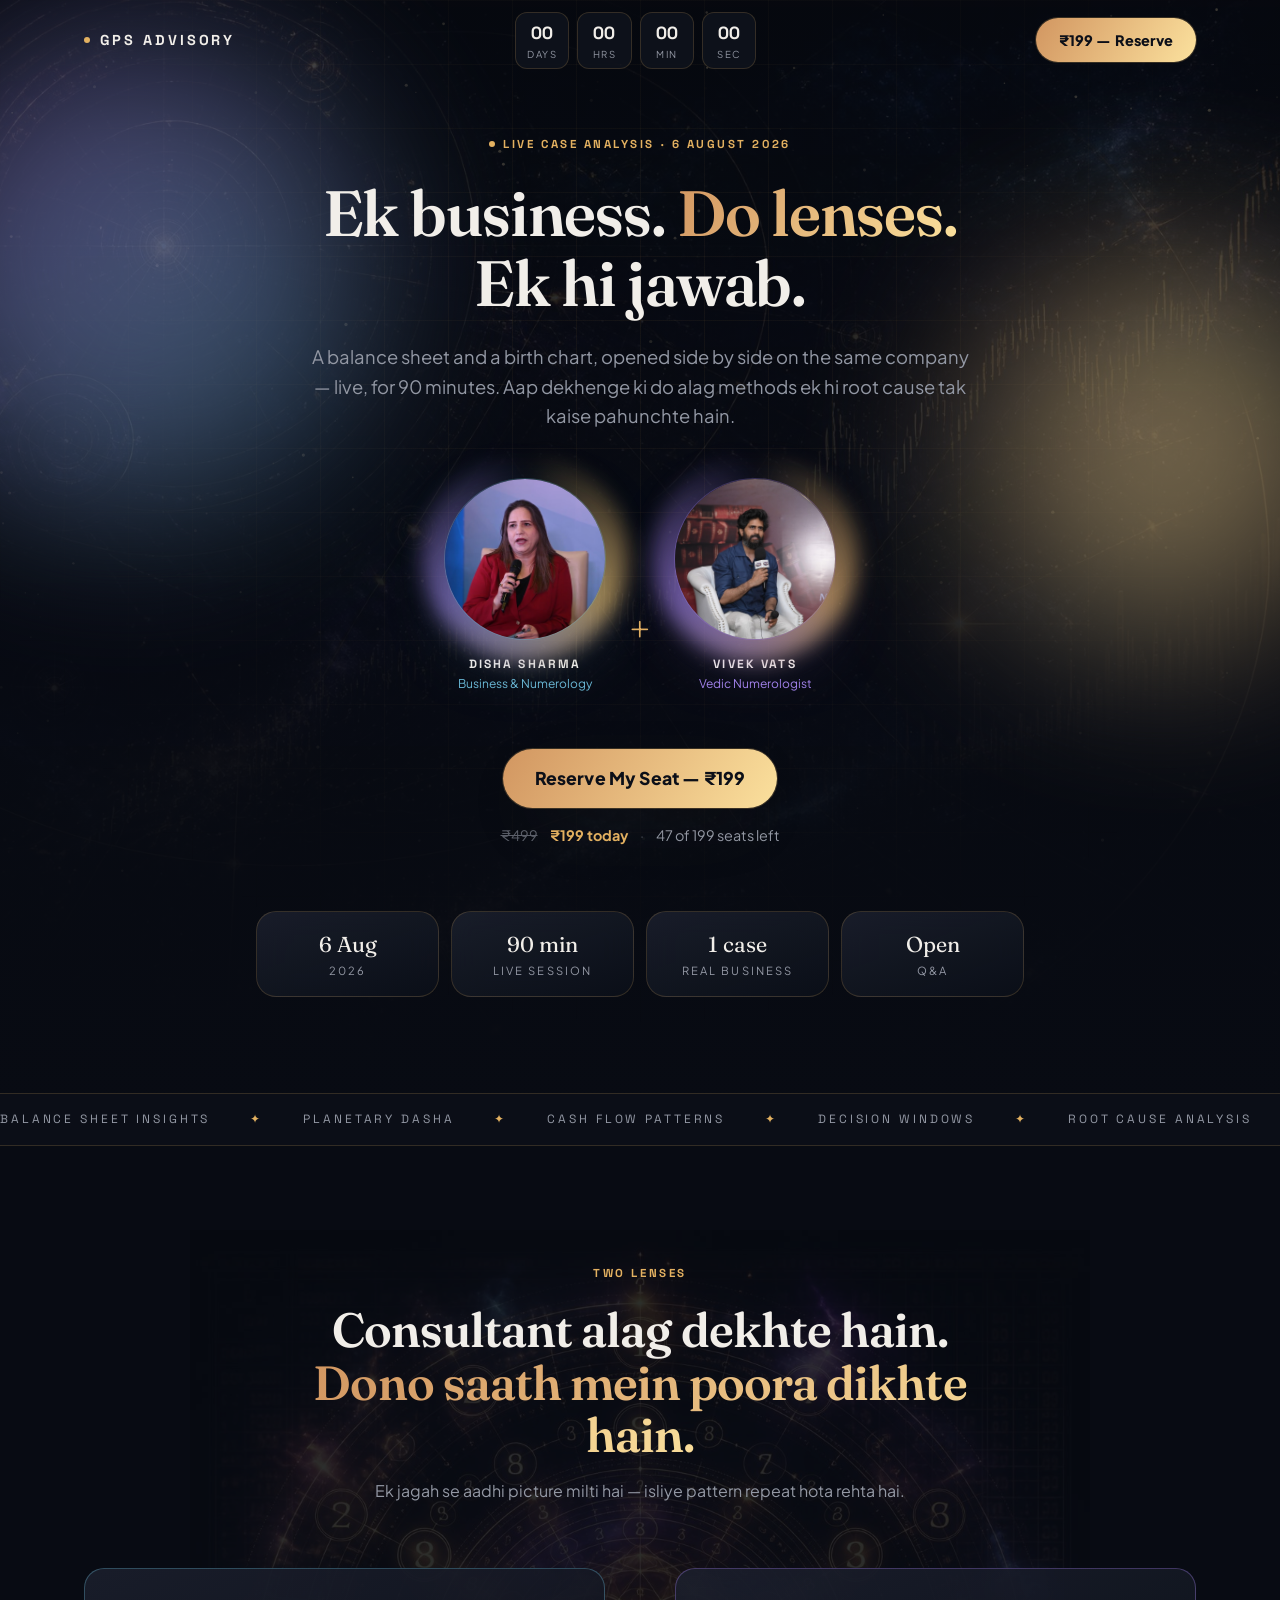
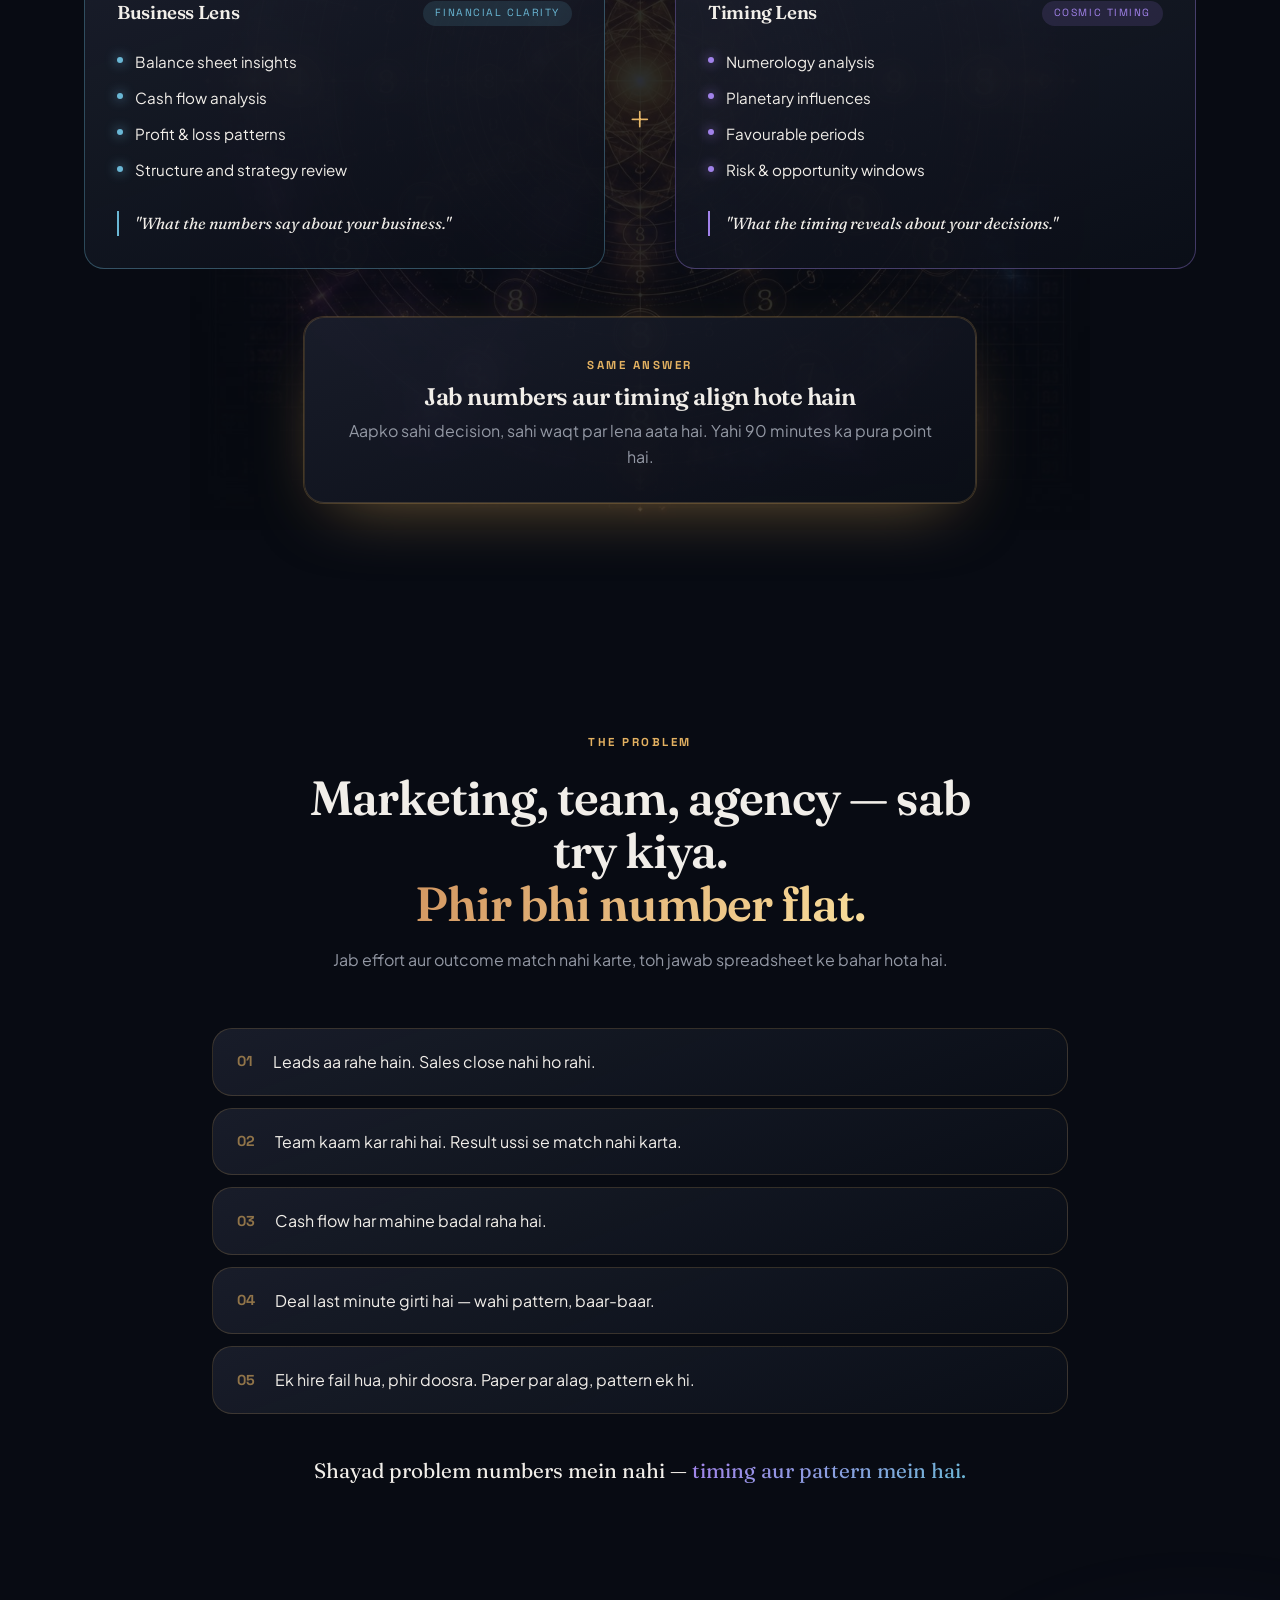
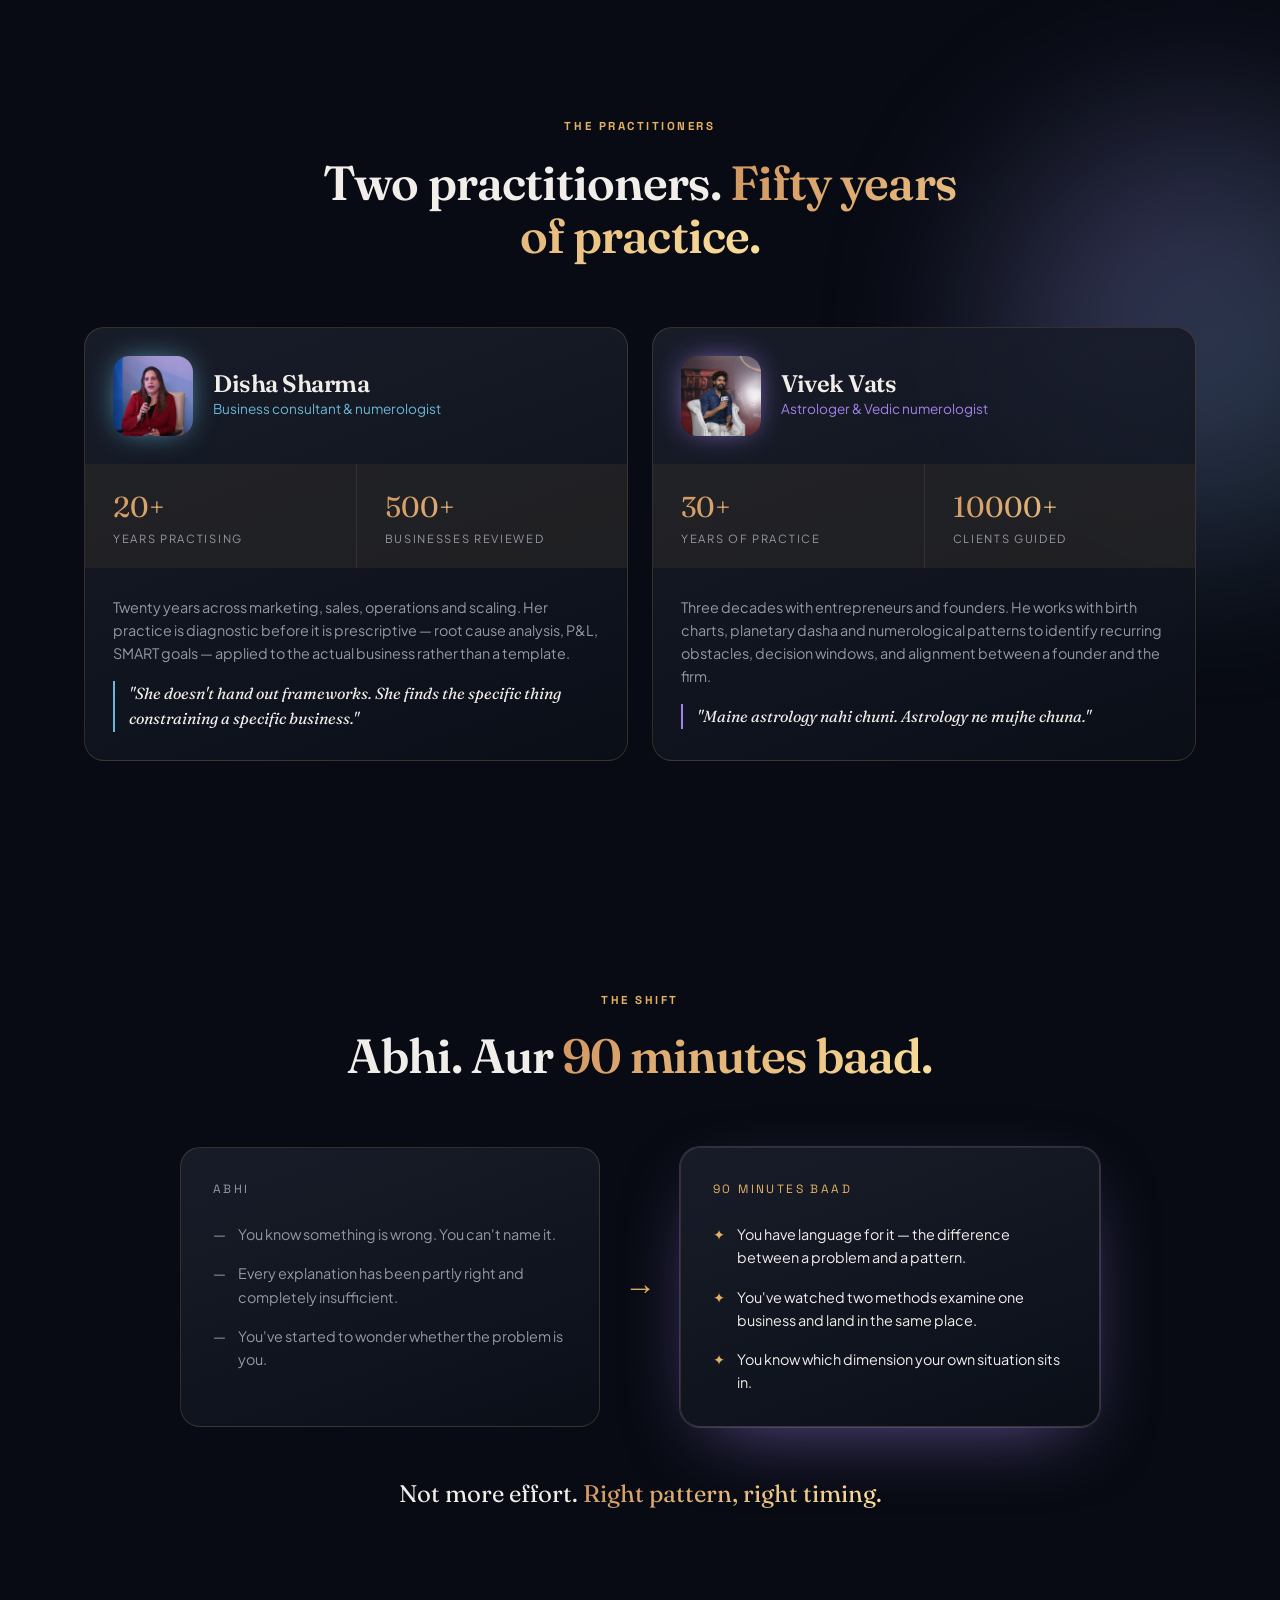
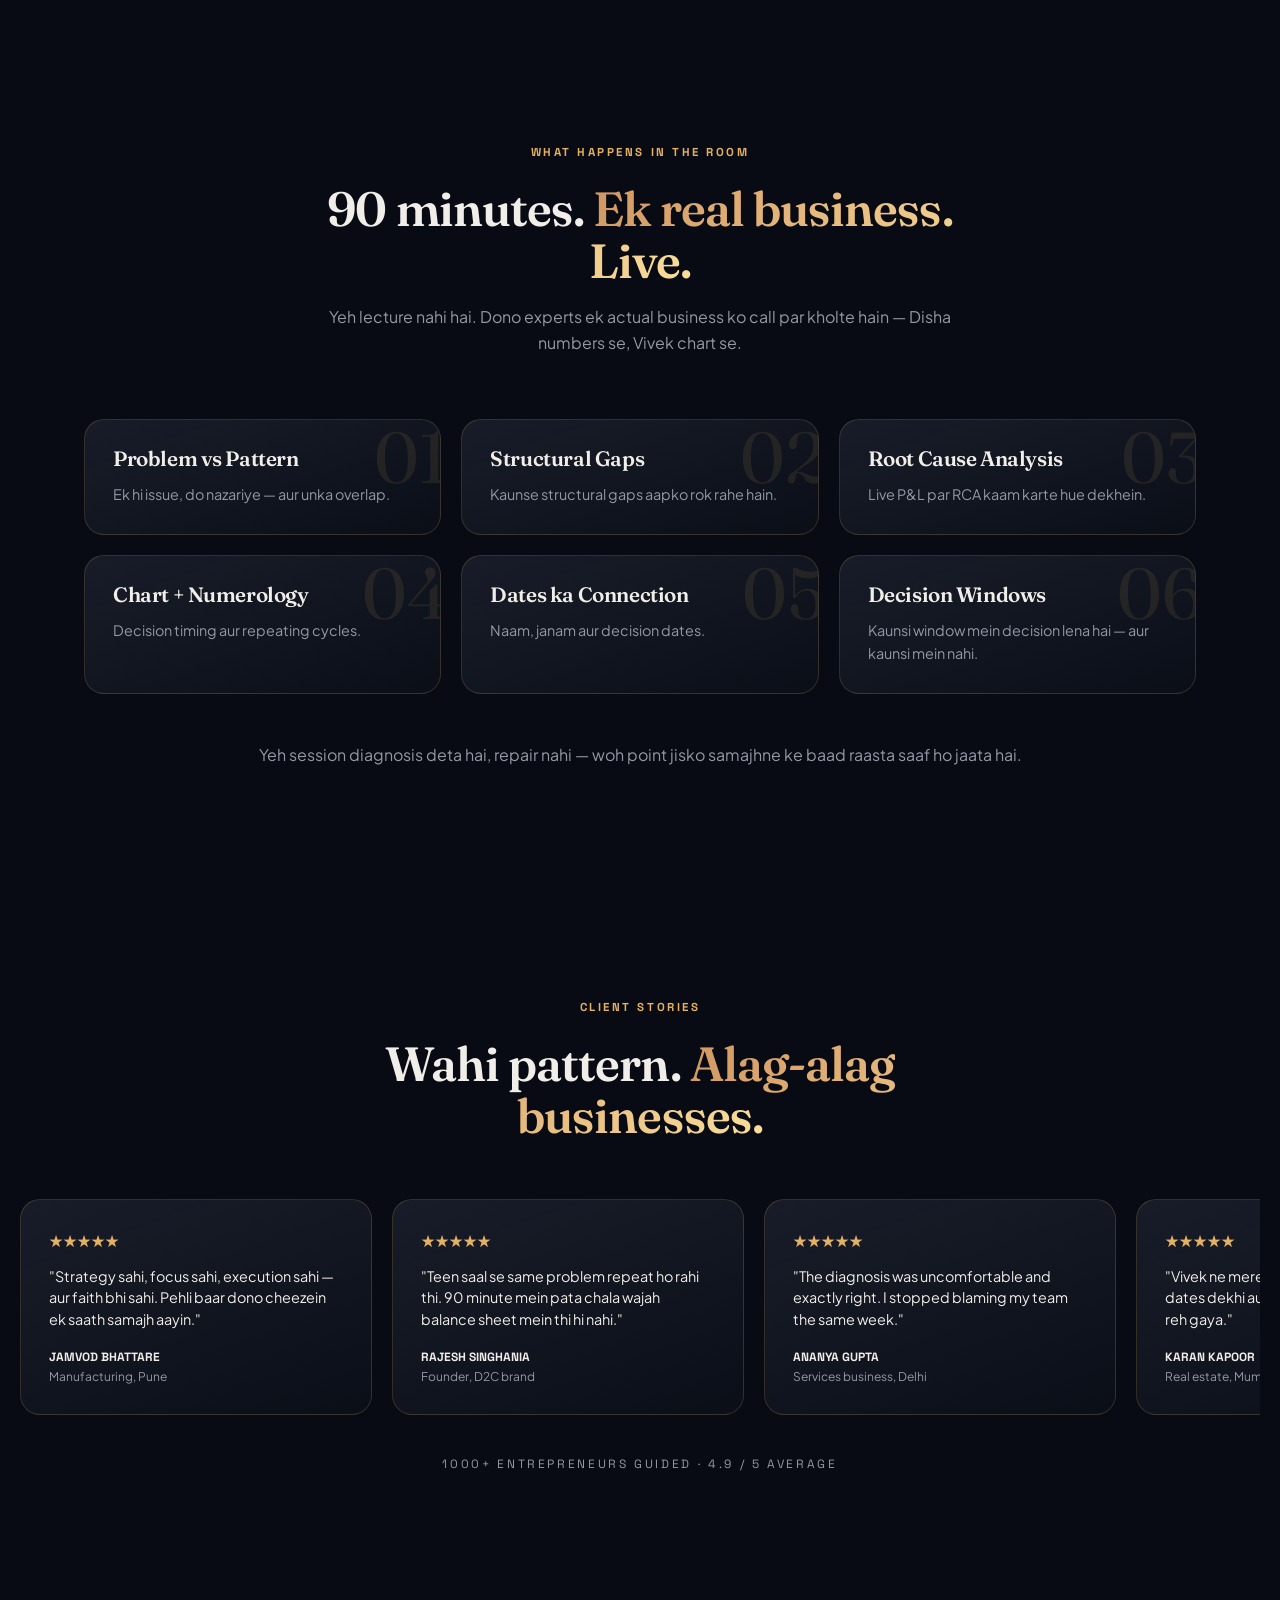
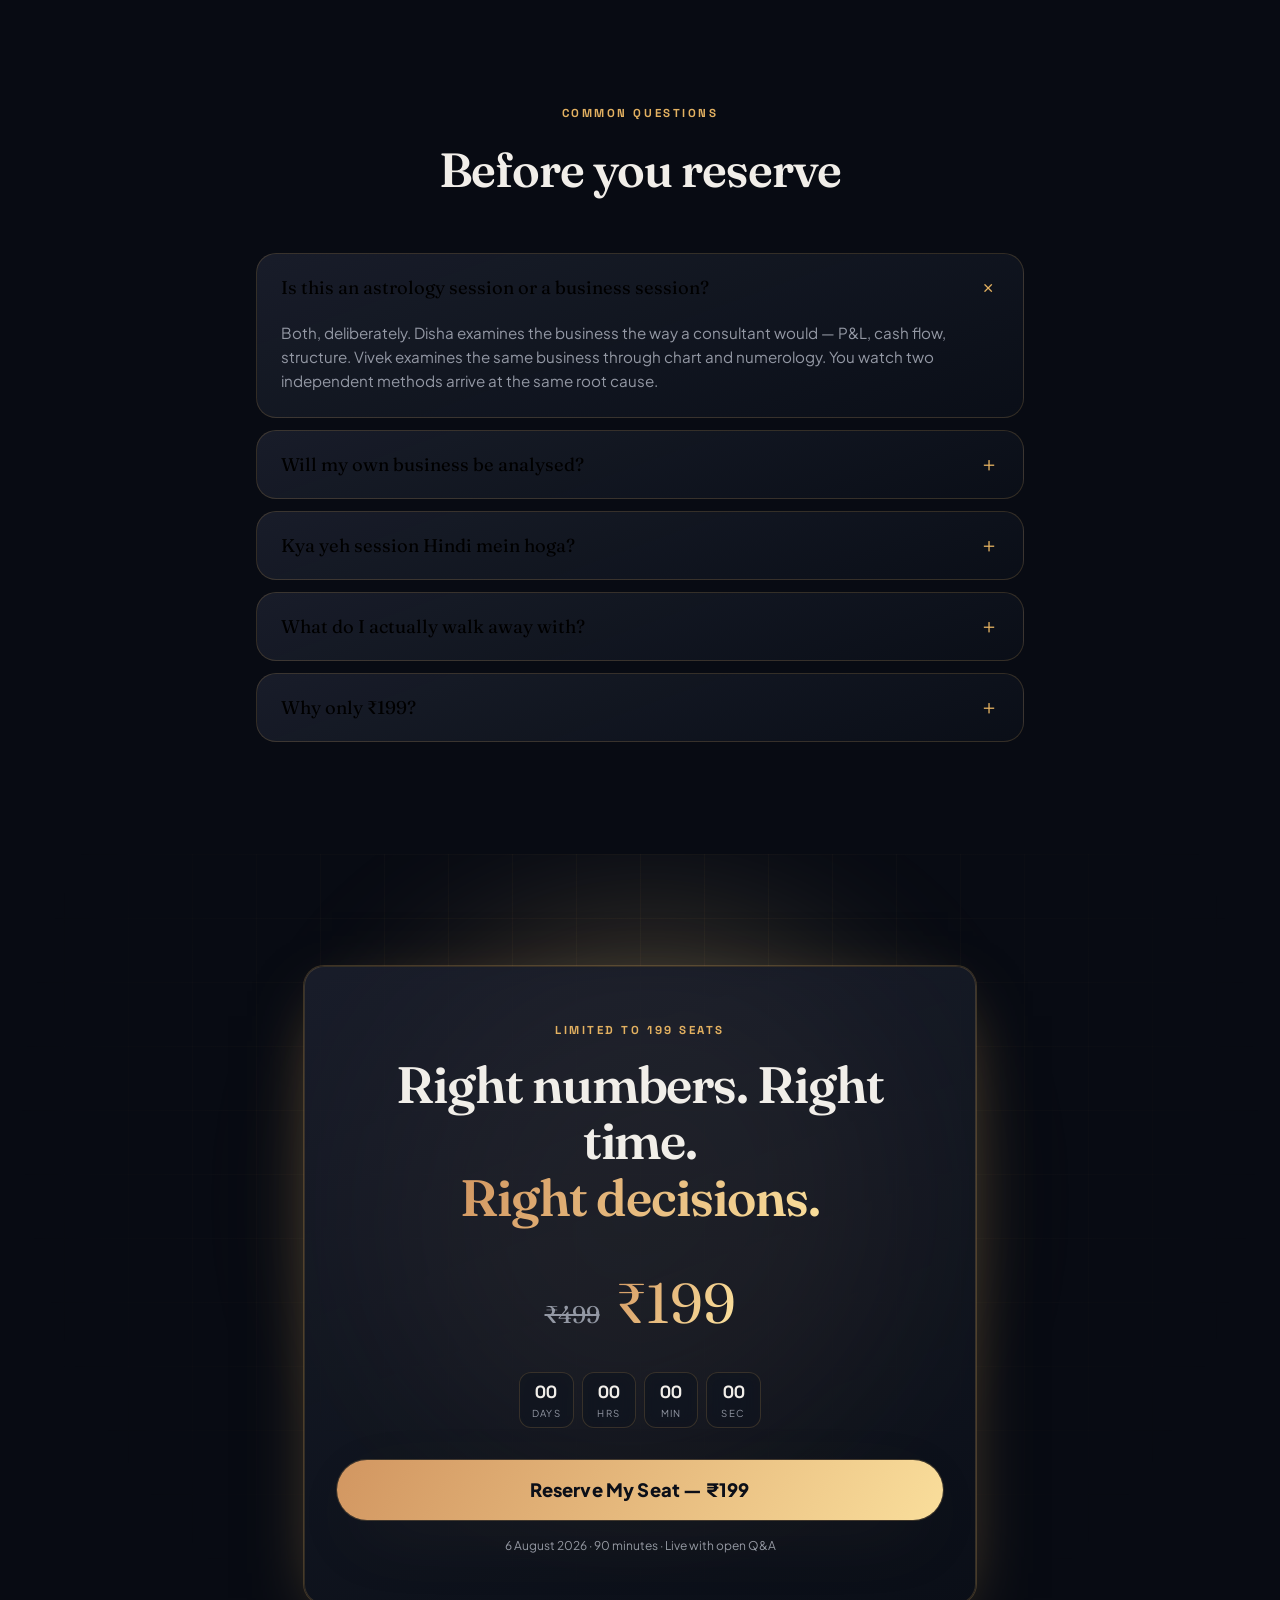
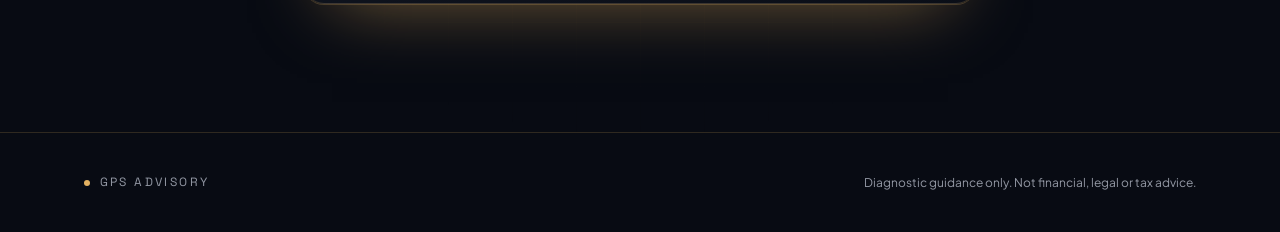
==== index.html @ ce7c22db "Initial commit: Pure HTML/CSS/JS responsive landing page" ====
<!DOCTYPE html>
<html lang="en">
<head>
  <meta charset="UTF-8">
  <meta name="viewport" content="width=device-width, initial-scale=1.0">
  <title>GPS Advisory — Live Case Analysis | Numbers & Cosmic Timing</title>
  <meta name="description" content="A live 90-minute business case: a balance sheet and a birth chart examined side by side by Disha Sharma and Vivek Vats. 6 Aug 2026, ₹199.">
  
  <!-- OpenGraph Meta Tags -->
  <meta property="og:title" content="Live Case Analysis — Numbers & Cosmic Timing">
  <meta property="og:description" content="Two practitioners. One real business. 90 minutes. Reserve your seat for ₹199.">
  <meta property="og:type" content="website">
  <meta name="twitter:card" content="summary_large_image">

  <!-- Stylesheets -->
  <link rel="stylesheet" href="css/style.css">
  <link rel="stylesheet" href="css/responsive.css">
</head>
<body>

  <!-- Starfield Canvas Container -->
  <div id="starfield"></div>

  <!-- Sticky Top Navigation Bar -->
  <header id="header">
    <div class="container header-inner">
      <a href="#top" class="brand">
        <span class="eyebrow-dot"></span>
        GPS Advisory
      </a>
      <div class="countdown-wrap">
        <div class="countdown-box">
          <div class="countdown-val cd-d">00</div>
          <div class="countdown-lbl">days</div>
        </div>
        <div class="countdown-box">
          <div class="countdown-val cd-h">00</div>
          <div class="countdown-lbl">hrs</div>
        </div>
        <div class="countdown-box">
          <div class="countdown-val cd-m">00</div>
          <div class="countdown-lbl">min</div>
        </div>
        <div class="countdown-box">
          <div class="countdown-val cd-s">00</div>
          <div class="countdown-lbl">sec</div>
        </div>
      </div>
      <a href="https://rzp.io/l/placeholder" target="_blank" rel="noopener noreferrer" class="btn-gold header-cta-btn" style="padding: 0.6rem 1.4rem; font-size: 0.9rem;">
        ₹199 — Reserve
      </a>
    </div>
  </header>

  <!-- Main Content -->
  <main style="position: relative; z-index: 10;">

    <!-- HERO SECTION -->
    <section id="top" class="hero-section">
      <img src="assets/hero-cosmos.jpg" alt="" class="hero-bg-img">
      <div class="hero-overlay"></div>
      <div class="grid-veil" style="position: absolute; inset: 0; pointer-events: none;"></div>

      <div class="orb" style="background: var(--gradient-cosmic); width: 460px; height: 460px; top: 40px; left: -8%;"></div>
      <div class="orb" style="background: var(--gradient-brass); width: 380px; height: 380px; top: 260px; right: -6%; animation-delay: -6s;"></div>

      <div class="container reveal">
        <div class="eyebrow">
          <span class="eyebrow-dot"></span>
          Live case analysis · 6 August 2026
        </div>

        <h1 class="hero-h1">
          Ek business. <span class="text-brass-gradient">Do lenses.</span><br>
          Ek hi jawab.
        </h1>

        <p class="hero-sub">
          A balance sheet and a birth chart, opened side by side on the same company — live, for 90 minutes. Aap dekhenge ki do alag methods ek hi root cause tak kaise pahunchte hain.
        </p>

        <!-- Speakers Avatar Display -->
        <div class="speakers-row">
          <div class="speaker-card">
            <div class="speaker-img-wrap ring-halo">
              <img src="assets/disha.png" alt="Disha Sharma" class="speaker-img" style="box-shadow: var(--glow-steel);">
            </div>
            <div class="speaker-name">Disha Sharma</div>
            <div class="speaker-role" style="color: var(--steel);">Business &amp; Numerology</div>
          </div>

          <div style="font-family: var(--font-display); font-size: 2.5rem; color: var(--brass); padding-bottom: 2rem;">+</div>

          <div class="speaker-card">
            <div class="speaker-img-wrap ring-halo">
              <img src="assets/vivek.png" alt="Vivek Vats" class="speaker-img" style="box-shadow: var(--glow-violet);">
            </div>
            <div class="speaker-name">Vivek Vats</div>
            <div class="speaker-role" style="color: var(--violet);">Vedic Numerologist</div>
          </div>
        </div>

        <!-- CTA & Seats Counter -->
        <div class="hero-cta-wrap">
          <a href="https://rzp.io/l/placeholder" target="_blank" rel="noopener noreferrer" class="btn-gold" style="font-size: 1.1rem;">
            Reserve My Seat — ₹199
          </a>
          <div style="display: flex; align-items: center; gap: 0.75rem; font-size: 0.9rem; color: var(--muted-foreground);">
            <span style="text-decoration: line-through; opacity: 0.6;">₹499</span>
            <span style="font-weight: 700; color: var(--brass);">₹199 today</span>
            <span style="opacity: 0.4;">·</span>
            <span><span class="count-up" data-target="47">47</span> of 199 seats left</span>
          </div>
        </div>

        <!-- Key Meta Grid -->
        <div class="hero-meta-grid">
          <div class="panel meta-item">
            <div class="meta-big">6 Aug</div>
            <div class="meta-small">2026</div>
          </div>
          <div class="panel meta-item">
            <div class="meta-big">90 min</div>
            <div class="meta-small">Live session</div>
          </div>
          <div class="panel meta-item">
            <div class="meta-big">1 case</div>
            <div class="meta-small">Real business</div>
          </div>
          <div class="panel meta-item">
            <div class="meta-big">Open</div>
            <div class="meta-small">Q&amp;A</div>
          </div>
        </div>
      </div>
    </section>

    <!-- MARQUEE TICKER -->
    <div class="marquee-wrapper">
      <div class="marquee-track">
        <div class="marquee-item">Balance Sheet Insights <span style="color: var(--brass);">✦</span></div>
        <div class="marquee-item">Planetary Dasha <span style="color: var(--brass);">✦</span></div>
        <div class="marquee-item">Cash Flow Patterns <span style="color: var(--brass);">✦</span></div>
        <div class="marquee-item">Decision Windows <span style="color: var(--brass);">✦</span></div>
        <div class="marquee-item">Root Cause Analysis <span style="color: var(--brass);">✦</span></div>
        <div class="marquee-item">Numerology Cycles <span style="color: var(--brass);">✦</span></div>
        <div class="marquee-item">P&amp;L Structure <span style="color: var(--brass);">✦</span></div>
        <div class="marquee-item">Timing Risk <span style="color: var(--brass);">✦</span></div>

        <!-- Duplicate track for infinite loop -->
        <div class="marquee-item">Balance Sheet Insights <span style="color: var(--brass);">✦</span></div>
        <div class="marquee-item">Planetary Dasha <span style="color: var(--brass);">✦</span></div>
        <div class="marquee-item">Cash Flow Patterns <span style="color: var(--brass);">✦</span></div>
        <div class="marquee-item">Decision Windows <span style="color: var(--brass);">✦</span></div>
        <div class="marquee-item">Root Cause Analysis <span style="color: var(--brass);">✦</span></div>
        <div class="marquee-item">Numerology Cycles <span style="color: var(--brass);">✦</span></div>
        <div class="marquee-item">P&amp;L Structure <span style="color: var(--brass);">✦</span></div>
        <div class="marquee-item">Timing Risk <span style="color: var(--brass);">✦</span></div>
      </div>
    </div>

    <!-- TWO LENSES SECTION -->
    <section class="section">
      <img src="assets/lens-glow.jpg" alt="" style="position: absolute; left: 50%; top: 50%; width: 900px; transform: translate(-50%, -50%); opacity: 0.15; pointer-events: none; mix-blend-mode: screen;">
      <div class="container">
        <div class="section-head reveal">
          <div class="eyebrow">Two lenses</div>
          <h2 class="section-title">
            Consultant alag dekhte hain.<br>
            <span class="text-brass-gradient">Dono saath mein poora dikhte hain.</span>
          </h2>
          <p class="section-sub">Ek jagah se aadhi picture milti hai — isliye pattern repeat hota rehta hai.</p>
        </div>

        <div class="lenses-grid">
          <div class="panel lens-card reveal" style="border-color: color-mix(in oklab, var(--steel) 35%, transparent);">
            <div class="lens-card-head">
              <h3>Business Lens</h3>
              <span class="lens-tag" style="color: var(--steel); background: color-mix(in oklab, var(--steel) 14%, transparent);">Financial clarity</span>
            </div>
            <ul class="lens-list">
              <li><span class="lens-dot" style="background: var(--steel); box-shadow: 0 0 12px var(--steel);"></span> Balance sheet insights</li>
              <li><span class="lens-dot" style="background: var(--steel); box-shadow: 0 0 12px var(--steel);"></span> Cash flow analysis</li>
              <li><span class="lens-dot" style="background: var(--steel); box-shadow: 0 0 12px var(--steel);"></span> Profit &amp; loss patterns</li>
              <li><span class="lens-dot" style="background: var(--steel); box-shadow: 0 0 12px var(--steel);"></span> Structure and strategy review</li>
            </ul>
            <p class="lens-quote" style="border-color: var(--steel);">"What the numbers say about your business."</p>
          </div>

          <div style="display: flex; align-items: center; justify-content: center;">
            <span style="font-family: var(--font-display); font-size: 2.5rem; color: var(--brass); animation: float-y 4s ease-in-out infinite;">+</span>
          </div>

          <div class="panel lens-card reveal" style="border-color: color-mix(in oklab, var(--violet) 35%, transparent);">
            <div class="lens-card-head">
              <h3>Timing Lens</h3>
              <span class="lens-tag" style="color: var(--violet); background: color-mix(in oklab, var(--violet) 14%, transparent);">Cosmic timing</span>
            </div>
            <ul class="lens-list">
              <li><span class="lens-dot" style="background: var(--violet); box-shadow: 0 0 12px var(--violet);"></span> Numerology analysis</li>
              <li><span class="lens-dot" style="background: var(--violet); box-shadow: 0 0 12px var(--violet);"></span> Planetary influences</li>
              <li><span class="lens-dot" style="background: var(--violet); box-shadow: 0 0 12px var(--violet);"></span> Favourable periods</li>
              <li><span class="lens-dot" style="background: var(--violet); box-shadow: 0 0 12px var(--violet);"></span> Risk &amp; opportunity windows</li>
            </ul>
            <p class="lens-quote" style="border-color: var(--violet);">"What the timing reveals about your decisions."</p>
          </div>
        </div>

        <div class="panel glow-brass reveal" style="max-width: 42rem; margin: 3rem auto 0; padding: 2rem; text-align: center;">
          <div class="eyebrow">Same answer</div>
          <h3 style="font-size: 1.5rem; margin-top: 0.5rem;">Jab numbers aur timing align hote hain</h3>
          <p style="margin-top: 0.5rem; color: var(--muted-foreground);">Aapko sahi decision, sahi waqt par lena aata hai. Yahi 90 minutes ka pura point hai.</p>
        </div>
      </div>
    </section>

    <!-- SYMPTOMS / PROBLEM SECTION -->
    <section class="section">
      <div class="container" style="max-width: 56rem;">
        <div class="section-head reveal">
          <div class="eyebrow">The problem</div>
          <h2 class="section-title">
            Marketing, team, agency — sab try kiya.<br>
            <span class="text-brass-gradient">Phir bhi number flat.</span>
          </h2>
          <p class="section-sub">Jab effort aur outcome match nahi karte, toh jawab spreadsheet ke bahar hota hai.</p>
        </div>

        <ul class="symptoms-list">
          <li class="panel panel-lift symptom-item reveal">
            <span class="symptom-num">01</span>
            <span>Leads aa rahe hain. Sales close nahi ho rahi.</span>
          </li>
          <li class="panel panel-lift symptom-item reveal">
            <span class="symptom-num">02</span>
            <span>Team kaam kar rahi hai. Result ussi se match nahi karta.</span>
          </li>
          <li class="panel panel-lift symptom-item reveal">
            <span class="symptom-num">03</span>
            <span>Cash flow har mahine badal raha hai.</span>
          </li>
          <li class="panel panel-lift symptom-item reveal">
            <span class="symptom-num">04</span>
            <span>Deal last minute girti hai — wahi pattern, baar-baar.</span>
          </li>
          <li class="panel panel-lift symptom-item reveal">
            <span class="symptom-num">05</span>
            <span>Ek hire fail hua, phir doosra. Paper par alag, pattern ek hi.</span>
          </li>
        </ul>

        <div class="reveal" style="text-align: center; margin-top: 2.5rem; font-family: var(--font-display); font-size: 1.3rem;">
          Shayad problem numbers mein nahi — <span class="text-cosmic-gradient">timing aur pattern mein hai.</span>
        </div>
      </div>
    </section>

    <!-- EXPERTS SECTION -->
    <section class="section">
      <div class="orb" style="background: var(--gradient-cosmic); width: 420px; height: 420px; top: 120px; right: -10%; opacity: 0.28;"></div>
      <div class="container">
        <div class="section-head reveal">
          <div class="eyebrow">The practitioners</div>
          <h2 class="section-title">
            Two practitioners. <span class="text-brass-gradient">Fifty years of practice.</span>
          </h2>
        </div>

        <div class="experts-grid">
          <!-- Disha Sharma -->
          <article class="panel panel-lift expert-card reveal">
            <div class="expert-head">
              <img src="assets/disha.png" alt="Disha Sharma" class="expert-avatar" style="box-shadow: 0 0 30px -8px var(--steel);">
              <div>
                <h3 style="font-size: 1.5rem;">Disha Sharma</h3>
                <p style="font-size: 0.85rem; color: var(--steel);">Business consultant &amp; numerologist</p>
              </div>
            </div>
            <div class="expert-stats">
              <div class="expert-stat-box">
                <div class="stat-val text-brass-gradient"><span class="count-up" data-target="20" data-suffix="+">20+</span></div>
                <div class="stat-lbl">Years practising</div>
              </div>
              <div class="expert-stat-box">
                <div class="stat-val text-brass-gradient"><span class="count-up" data-target="500" data-suffix="+">500+</span></div>
                <div class="stat-lbl">Businesses reviewed</div>
              </div>
            </div>
            <div class="expert-body">
              <p style="font-size: 0.9rem; color: var(--muted-foreground);">Twenty years across marketing, sales, operations and scaling. Her practice is diagnostic before it is prescriptive — root cause analysis, P&amp;L, SMART goals — applied to the actual business rather than a template.</p>
              <p style="margin-top: 1rem; border-left: 2px solid var(--steel); padding-left: 0.85rem; font-family: var(--font-display); font-style: italic;">
                "She doesn't hand out frameworks. She finds the specific thing constraining a specific business."
              </p>
            </div>
          </article>

          <!-- Vivek Vats -->
          <article class="panel panel-lift expert-card reveal">
            <div class="expert-head">
              <img src="assets/vivek.png" alt="Vivek Vats" class="expert-avatar" style="box-shadow: 0 0 30px -8px var(--violet);">
              <div>
                <h3 style="font-size: 1.5rem;">Vivek Vats</h3>
                <p style="font-size: 0.85rem; color: var(--violet);">Astrologer &amp; Vedic numerologist</p>
              </div>
            </div>
            <div class="expert-stats">
              <div class="expert-stat-box">
                <div class="stat-val text-brass-gradient"><span class="count-up" data-target="30" data-suffix="+">30+</span></div>
                <div class="stat-lbl">Years of practice</div>
              </div>
              <div class="expert-stat-box">
                <div class="stat-val text-brass-gradient"><span class="count-up" data-target="10000" data-suffix="+">10000+</span></div>
                <div class="stat-lbl">Clients guided</div>
              </div>
            </div>
            <div class="expert-body">
              <p style="font-size: 0.9rem; color: var(--muted-foreground);">Three decades with entrepreneurs and founders. He works with birth charts, planetary dasha and numerological patterns to identify recurring obstacles, decision windows, and alignment between a founder and the firm.</p>
              <p style="margin-top: 1rem; border-left: 2px solid var(--violet); padding-left: 0.85rem; font-family: var(--font-display); font-style: italic;">
                "Maine astrology nahi chuni. Astrology ne mujhe chuna."
              </p>
            </div>
          </article>
        </div>
      </div>
    </section>

    <!-- SHIFT SECTION -->
    <section class="section">
      <div class="container" style="max-width: 60rem;">
        <div class="section-head reveal">
          <div class="eyebrow">The shift</div>
          <h2 class="section-title">
            Abhi. Aur <span class="text-brass-gradient">90 minutes baad.</span>
          </h2>
        </div>

        <div class="shift-grid">
          <div class="panel reveal" style="padding: 2rem; opacity: 0.85;">
            <div style="font-family: var(--font-mono); font-size: 0.75rem; text-transform: uppercase; letter-spacing: 0.2em; color: var(--muted-foreground);">Abhi</div>
            <ul style="margin-top: 1.5rem; list-style: none; display: flex; flex-direction: column; gap: 1rem; font-size: 0.9rem; color: var(--muted-foreground);">
              <li style="display: flex; gap: 0.75rem;"><span>—</span> You know something is wrong. You can't name it.</li>
              <li style="display: flex; gap: 0.75rem;"><span>—</span> Every explanation has been partly right and completely insufficient.</li>
              <li style="display: flex; gap: 0.75rem;"><span>—</span> You've started to wonder whether the problem is you.</li>
            </ul>
          </div>

          <div class="shift-arrow" style="display: flex; align-items: center; justify-content: center;">
            <span style="font-family: var(--font-display); font-size: 2rem; color: var(--brass); animation: float-y 3.4s ease-in-out infinite;">→</span>
          </div>

          <div class="panel glow-violet reveal" style="padding: 2rem;">
            <div style="font-family: var(--font-mono); font-size: 0.75rem; text-transform: uppercase; letter-spacing: 0.2em; color: var(--brass);">90 minutes baad</div>
            <ul style="margin-top: 1.5rem; list-style: none; display: flex; flex-direction: column; gap: 1rem; font-size: 0.9rem;">
              <li style="display: flex; gap: 0.75rem;"><span style="color: var(--brass);">✦</span> You have language for it — the difference between a problem and a pattern.</li>
              <li style="display: flex; gap: 0.75rem;"><span style="color: var(--brass);">✦</span> You've watched two methods examine one business and land in the same place.</li>
              <li style="display: flex; gap: 0.75rem;"><span style="color: var(--brass);">✦</span> You know which dimension your own situation sits in.</li>
            </ul>
          </div>
        </div>

        <div class="reveal" style="text-align: center; margin-top: 3rem; font-family: var(--font-display); font-size: 1.5rem;">
          Not more effort. <span class="text-brass-gradient">Right pattern, right timing.</span>
        </div>
      </div>
    </section>

    <!-- CURRICULUM SECTION -->
    <section class="section">
      <div class="container">
        <div class="section-head reveal">
          <div class="eyebrow">What happens in the room</div>
          <h2 class="section-title">
            90 minutes. <span class="text-brass-gradient">Ek real business. Live.</span>
          </h2>
          <p class="section-sub">Yeh lecture nahi hai. Dono experts ek actual business ko call par kholte hain — Disha numbers se, Vivek chart se.</p>
        </div>

        <div class="curriculum-grid">
          <article class="panel panel-lift curriculum-card reveal">
            <span class="curriculum-num">01</span>
            <h3 style="font-size: 1.3rem;">Problem vs Pattern</h3>
            <p style="margin-top: 0.75rem; font-size: 0.9rem; color: var(--muted-foreground);">Ek hi issue, do nazariye — aur unka overlap.</p>
          </article>

          <article class="panel panel-lift curriculum-card reveal">
            <span class="curriculum-num">02</span>
            <h3 style="font-size: 1.3rem;">Structural Gaps</h3>
            <p style="margin-top: 0.75rem; font-size: 0.9rem; color: var(--muted-foreground);">Kaunse structural gaps aapko rok rahe hain.</p>
          </article>

          <article class="panel panel-lift curriculum-card reveal">
            <span class="curriculum-num">03</span>
            <h3 style="font-size: 1.3rem;">Root Cause Analysis</h3>
            <p style="margin-top: 0.75rem; font-size: 0.9rem; color: var(--muted-foreground);">Live P&amp;L par RCA kaam karte hue dekhein.</p>
          </article>

          <article class="panel panel-lift curriculum-card reveal">
            <span class="curriculum-num">04</span>
            <h3 style="font-size: 1.3rem;">Chart + Numerology</h3>
            <p style="margin-top: 0.75rem; font-size: 0.9rem; color: var(--muted-foreground);">Decision timing aur repeating cycles.</p>
          </article>

          <article class="panel panel-lift curriculum-card reveal">
            <span class="curriculum-num">05</span>
            <h3 style="font-size: 1.3rem;">Dates ka Connection</h3>
            <p style="margin-top: 0.75rem; font-size: 0.9rem; color: var(--muted-foreground);">Naam, janam aur decision dates.</p>
          </article>

          <article class="panel panel-lift curriculum-card reveal">
            <span class="curriculum-num">06</span>
            <h3 style="font-size: 1.3rem;">Decision Windows</h3>
            <p style="margin-top: 0.75rem; font-size: 0.9rem; color: var(--muted-foreground);">Kaunsi window mein decision lena hai — aur kaunsi mein nahi.</p>
          </article>
        </div>

        <p class="reveal" style="text-align: center; margin-top: 3rem; color: var(--muted-foreground);">
          Yeh session diagnosis deta hai, repair nahi — woh point jisko samajhne ke baad raasta saaf ho jaata hai.
        </p>
      </div>
    </section>

    <!-- TESTIMONIALS SECTION -->
    <section class="section" style="overflow: hidden;">
      <div class="container">
        <div class="section-head reveal">
          <div class="eyebrow">Client stories</div>
          <h2 class="section-title">
            Wahi pattern. <span class="text-brass-gradient">Alag-alag businesses.</span>
          </h2>
        </div>
      </div>

      <div class="testimonials-track-wrap">
        <div class="marquee-track" style="gap: 1.25rem;">
          <figure class="panel panel-lift testimonial-card">
            <div style="color: var(--brass);">★★★★★</div>
            <blockquote style="margin-top: 0.75rem; font-size: 0.9rem; line-height: 1.5;">
              "Strategy sahi, focus sahi, execution sahi — aur faith bhi sahi. Pehli baar dono cheezein ek saath samajh aayin."
            </blockquote>
            <figcaption style="margin-top: 1rem; font-size: 0.75rem;">
              <span style="font-family: var(--font-mono); font-weight: 700; text-transform: uppercase;">Jamvod Bhattare</span>
              <span style="display: block; color: var(--muted-foreground);">Manufacturing, Pune</span>
            </figcaption>
          </figure>

          <figure class="panel panel-lift testimonial-card">
            <div style="color: var(--brass);">★★★★★</div>
            <blockquote style="margin-top: 0.75rem; font-size: 0.9rem; line-height: 1.5;">
              "Teen saal se same problem repeat ho rahi thi. 90 minute mein pata chala wajah balance sheet mein thi hi nahi."
            </blockquote>
            <figcaption style="margin-top: 1rem; font-size: 0.75rem;">
              <span style="font-family: var(--font-mono); font-weight: 700; text-transform: uppercase;">Rajesh Singhania</span>
              <span style="display: block; color: var(--muted-foreground);">Founder, D2C brand</span>
            </figcaption>
          </figure>

          <figure class="panel panel-lift testimonial-card">
            <div style="color: var(--brass);">★★★★★</div>
            <blockquote style="margin-top: 0.75rem; font-size: 0.9rem; line-height: 1.5;">
              "The diagnosis was uncomfortable and exactly right. I stopped blaming my team the same week."
            </blockquote>
            <figcaption style="margin-top: 1rem; font-size: 0.75rem;">
              <span style="font-family: var(--font-mono); font-weight: 700; text-transform: uppercase;">Ananya Gupta</span>
              <span style="display: block; color: var(--muted-foreground);">Services business, Delhi</span>
            </figcaption>
          </figure>

          <figure class="panel panel-lift testimonial-card">
            <div style="color: var(--brass);">★★★★★</div>
            <blockquote style="margin-top: 0.75rem; font-size: 0.9rem; line-height: 1.5;">
              "Vivek ne mere pichhle teen decisions ki dates dekhi aur pattern bata diya. Main sunn reh gaya."
            </blockquote>
            <figcaption style="margin-top: 1rem; font-size: 0.75rem;">
              <span style="font-family: var(--font-mono); font-weight: 700; text-transform: uppercase;">Karan Kapoor</span>
              <span style="display: block; color: var(--muted-foreground);">Real estate, Mumbai</span>
            </figcaption>
          </figure>

          <figure class="panel panel-lift testimonial-card">
            <div style="color: var(--brass);">★★★★★</div>
            <blockquote style="margin-top: 0.75rem; font-size: 0.9rem; line-height: 1.5;">
              "Disha's root cause work is surgical. No templates, no generic frameworks."
            </blockquote>
            <figcaption style="margin-top: 1rem; font-size: 0.75rem;">
              <span style="font-family: var(--font-mono); font-weight: 700; text-transform: uppercase;">Meera Reddy</span>
              <span style="display: block; color: var(--muted-foreground);">SaaS founder, Hyderabad</span>
            </figcaption>
          </figure>
        </div>
      </div>

      <div class="reveal" style="text-align: center; margin-top: 2.5rem; font-family: var(--font-mono); font-size: 0.75rem; text-transform: uppercase; letter-spacing: 0.22em; color: var(--muted-foreground);">
        <span class="count-up" data-target="1000" data-suffix="+">1000+</span> entrepreneurs guided · 4.9 / 5 average
      </div>
    </section>

    <!-- FAQ SECTION -->
    <section class="section">
      <div class="container">
        <div class="section-head reveal">
          <div class="eyebrow">Common questions</div>
          <h2 class="section-title">Before you reserve</h2>
        </div>

        <div class="faq-list">
          <div class="panel faq-item active reveal">
            <button class="faq-button">
              <span>Is this an astrology session or a business session?</span>
              <span class="faq-icon">＋</span>
            </button>
            <div class="faq-content">
              <p style="color: var(--muted-foreground); font-size: 0.95rem;">Both, deliberately. Disha examines the business the way a consultant would — P&amp;L, cash flow, structure. Vivek examines the same business through chart and numerology. You watch two independent methods arrive at the same root cause.</p>
            </div>
          </div>

          <div class="panel faq-item reveal">
            <button class="faq-button">
              <span>Will my own business be analysed?</span>
              <span class="faq-icon">＋</span>
            </button>
            <div class="faq-content">
              <p style="color: var(--muted-foreground); font-size: 0.95rem;">The live case is one real business, chosen in advance. You'll recognise your own pattern in it, and the closing Q&amp;A is open — bring your specific situation.</p>
            </div>
          </div>

          <div class="panel faq-item reveal">
            <button class="faq-button">
              <span>Kya yeh session Hindi mein hoga?</span>
              <span class="faq-icon">＋</span>
            </button>
            <div class="faq-content">
              <p style="color: var(--muted-foreground); font-size: 0.95rem;">Hinglish. Concepts English mein, examples aur discussion Hindi mein — jaise aap apne CA se baat karte ho.</p>
            </div>
          </div>

          <div class="panel faq-item reveal">
            <button class="faq-button">
              <span>What do I actually walk away with?</span>
              <span class="faq-icon">＋</span>
            </button>
            <div class="faq-content">
              <p style="color: var(--muted-foreground); font-size: 0.95rem;">A diagnosis, not a repair. You'll be able to name the difference between a problem and a pattern in your business, and you'll know which of the two dimensions your situation sits in.</p>
            </div>
          </div>

          <div class="panel faq-item reveal">
            <button class="faq-button">
              <span>Why only ₹199?</span>
              <span class="faq-icon">＋</span>
            </button>
            <div class="faq-content">
              <p style="color: var(--muted-foreground); font-size: 0.95rem;">It filters for intent. Free sessions fill with spectators; ₹199 fills the room with owners who will actually use the 90 minutes.</p>
            </div>
          </div>
        </div>
      </div>
    </section>

    <!-- FINAL CTA SECTION -->
    <section class="section" style="overflow: hidden; padding-bottom: 8rem;">
      <div class="orb" style="background: var(--gradient-brass); width: 520px; height: 520px; left: 50%; top: 10%; transform: translateX(-50%); opacity: 0.28;"></div>
      <div class="grid-veil" style="position: absolute; inset: 0; pointer-events: none;"></div>

      <div class="container reveal">
        <div class="panel glow-brass" style="max-width: 42rem; margin: 0 auto; padding: 3rem 2rem; text-align: center;">
          <div class="eyebrow">Limited to 199 seats</div>
          <h2 style="margin-top: 1rem; font-size: clamp(2rem, 5vw, 3.2rem);">
            Right numbers. Right time.<br>
            <span class="text-brass-gradient">Right decisions.</span>
          </h2>

          <div style="margin-top: 2rem; display: flex; align-items: baseline; justify-content: center; gap: 1rem;">
            <span style="font-family: var(--font-display); font-size: 1.5rem; color: var(--muted-foreground); text-decoration: line-through;">₹499</span>
            <span class="text-brass-gradient" style="font-family: var(--font-display); font-size: 3.5rem;">₹199</span>
          </div>

          <div style="margin-top: 1.5rem; display: flex; justify-content: center;">
            <div class="countdown-wrap">
              <div class="countdown-box">
                <div class="countdown-val cd-d">00</div>
                <div class="countdown-lbl">days</div>
              </div>
              <div class="countdown-box">
                <div class="countdown-val cd-h">00</div>
                <div class="countdown-lbl">hrs</div>
              </div>
              <div class="countdown-box">
                <div class="countdown-val cd-m">00</div>
                <div class="countdown-lbl">min</div>
              </div>
              <div class="countdown-box">
                <div class="countdown-val cd-s">00</div>
                <div class="countdown-lbl">sec</div>
              </div>
            </div>
          </div>

          <div style="margin-top: 2rem;">
            <a href="https://rzp.io/l/placeholder" target="_blank" rel="noopener noreferrer" class="btn-gold" style="width: 100%; font-size: 1.15rem;">
              Reserve My Seat — ₹199
            </a>
          </div>
          <p style="margin-top: 1rem; font-size: 0.75rem; color: var(--muted-foreground);">
            6 August 2026 · 90 minutes · Live with open Q&amp;A
          </p>
        </div>
      </div>
    </section>

  </main>

  <!-- FOOTER -->
  <footer>
    <div class="container footer-inner">
      <div style="display: flex; align-items: center; gap: 0.6rem;">
        <span class="eyebrow-dot"></span>
        <span style="font-family: var(--font-mono); text-transform: uppercase; letter-spacing: 0.2em;">GPS Advisory</span>
      </div>
      <p>Diagnostic guidance only. Not financial, legal or tax advice.</p>
    </div>
  </footer>

  <!-- Scripts -->
  <script src="js/script.js"></script>
</body>
</html>
---- css/style.css ----
/* 
 * GPS ADVISORY — Pure Static Landing Page Stylesheet
 * Dark Cosmic Theme with Brass Glow, Steel (Business) & Violet (Timing) Accents
 */

@import url('https://fonts.googleapis.com/css2?family=Fraunces:ital,opsz,wght@0,9..144,400..700;1,9..144,400..700&family=Plus+Jakarta+Sans:wght@400;500;600;700;800&family=Space+Grotesk:wght@500;700&display=swap');

:root {
  --font-display: "Fraunces", Georgia, serif;
  --font-sans: "Plus Jakarta Sans", system-ui, sans-serif;
  --font-mono: "Space Grotesk", ui-monospace, monospace;
  
  --radius: 1.25rem;
  --radius-sm: calc(var(--radius) - 4px);
  --radius-md: calc(var(--radius) - 2px);
  --radius-lg: var(--radius);
  
  --background: oklch(0.15 0.018 268);
  --foreground: oklch(0.95 0.008 85);
  
  --surface: oklch(0.2 0.021 268);
  --surface-2: oklch(0.25 0.026 270);
  
  --card: oklch(0.2 0.021 268);
  --card-foreground: oklch(0.95 0.008 85);
  
  --brass: oklch(0.79 0.114 78);
  --brass-bright: oklch(0.9 0.09 87);
  --steel: oklch(0.74 0.088 226);
  --violet: oklch(0.68 0.152 296);
  
  --primary: oklch(0.79 0.114 78);
  --primary-foreground: oklch(0.17 0.02 268);
  --muted: oklch(0.24 0.024 270);
  --muted-foreground: oklch(0.68 0.018 265);
  --accent: oklch(0.68 0.152 296);
  
  --border: oklch(0.79 0.114 78 / 18%);
  --input: oklch(0.79 0.114 78 / 22%);
  --ring: oklch(0.79 0.114 78 / 55%);
  
  --gradient-brass: linear-gradient(120deg, oklch(0.72 0.1 62), oklch(0.92 0.09 90), oklch(0.74 0.108 72));
  --gradient-cosmic: linear-gradient(135deg, oklch(0.68 0.152 296), oklch(0.74 0.088 226));
  --gradient-panel: linear-gradient(160deg, oklch(0.24 0.026 270 / 92%), oklch(0.17 0.02 268 / 88%));
  
  --glow-brass: 0 0 0 1px oklch(0.79 0.114 78 / 22%), 0 22px 70px -28px oklch(0.79 0.114 78 / 55%);
  --glow-violet: 0 0 0 1px oklch(0.68 0.152 296 / 28%), 0 24px 80px -30px oklch(0.68 0.152 296 / 65%);
  --glow-steel: 0 0 0 1px oklch(0.74 0.088 226 / 28%), 0 24px 80px -30px oklch(0.74 0.088 226 / 60%);
  
  --ease-out-soft: cubic-bezier(0.22, 1, 0.36, 1);
}

*, *::before, *::after {
  box-sizing: border-box;
  margin: 0;
  padding: 0;
  border-color: var(--border);
}

html {
  scroll-behavior: smooth;
}

body {
  background-color: var(--background);
  color: var(--foreground);
  font-family: var(--font-sans);
  -webkit-font-smoothing: antialiased;
  overflow-x: hidden;
  line-height: 1.6;
}

h1, h2, h3, h4 {
  font-family: var(--font-display);
  font-weight: 600;
  letter-spacing: -0.02em;
  line-height: 1.1;
}

a {
  color: inherit;
  text-decoration: none;
}

button {
  font-family: inherit;
  cursor: pointer;
  border: none;
  background: none;
}

/* ---------------- Canvas / Starfield ---------------- */
#starfield {
  position: fixed;
  inset: 0;
  pointer-events: none;
  z-index: 0;
}

/* ---------------- Design System Utilities ---------------- */
.eyebrow {
  font-family: var(--font-mono);
  font-size: 0.72rem;
  font-weight: 700;
  letter-spacing: 0.22em;
  text-transform: uppercase;
  color: var(--brass);
  display: inline-flex;
  align-items: center;
  gap: 0.5rem;
}

.eyebrow-dot {
  width: 6px;
  height: 6px;
  border-radius: 50%;
  background-color: var(--brass);
  animation: pulse-dot 2.4s ease-in-out infinite;
}

.text-brass-gradient {
  background: var(--gradient-brass);
  background-size: 220% 100%;
  -webkit-background-clip: text;
  background-clip: text;
  color: transparent;
  animation: sheen 7s linear infinite;
}

.text-cosmic-gradient {
  background: var(--gradient-cosmic);
  -webkit-background-clip: text;
  background-clip: text;
  color: transparent;
}

.panel {
  background: var(--gradient-panel);
  border: 1px solid var(--border);
  border-radius: var(--radius);
  backdrop-filter: blur(14px);
  transition: transform 0.5s var(--ease-out-soft), box-shadow 0.5s var(--ease-out-soft), border-color 0.5s var(--ease-out-soft);
}

.panel-lift:hover {
  transform: translateY(-6px);
  border-color: oklch(0.79 0.114 78 / 45%);
  box-shadow: var(--glow-brass);
}

.glow-brass { box-shadow: var(--glow-brass); }
.glow-violet { box-shadow: var(--glow-violet); }
.glow-steel { box-shadow: var(--glow-steel); }

.btn-gold {
  position: relative;
  display: inline-flex;
  align-items: center;
  justify-content: center;
  gap: 0.5rem;
  overflow: hidden;
  border-radius: 999px;
  padding: 0.95rem 2rem;
  font-family: var(--font-sans);
  font-weight: 800;
  letter-spacing: 0.01em;
  color: var(--primary-foreground);
  background: var(--gradient-brass);
  background-size: 220% 100%;
  box-shadow: var(--glow-brass);
  transition: transform 0.35s var(--ease-out-soft), box-shadow 0.35s var(--ease-out-soft);
  animation: sheen 6s linear infinite;
}

.btn-gold::after {
  content: "";
  position: absolute;
  inset: 0;
  background: linear-gradient(100deg, transparent 20%, oklch(1 0 0 / 45%) 50%, transparent 80%);
  transform: translateX(-120%);
  animation: swipe 3.6s ease-in-out infinite;
}

.btn-gold:hover {
  transform: translateY(-3px) scale(1.02);
  box-shadow: 0 0 0 1px oklch(0.9 0.09 87 / 55%), 0 26px 80px -22px oklch(0.85 0.11 82 / 80%);
}

.btn-gold:active {
  transform: translateY(0) scale(0.99);
}

.field {
  width: 100%;
  border-radius: 0.9rem;
  border: 1px solid var(--input);
  background: oklch(0.13 0.016 268 / 80%);
  padding: 0.85rem 1.1rem;
  color: var(--foreground);
  font-size: 0.95rem;
  outline: none;
  transition: all 0.3s var(--ease-out-soft);
}

.field::placeholder { color: var(--muted-foreground); }
.field:focus {
  border-color: oklch(0.79 0.114 78 / 60%);
  box-shadow: 0 0 0 4px oklch(0.79 0.114 78 / 14%);
}

.orb {
  position: absolute;
  border-radius: 999px;
  filter: blur(90px);
  pointer-events: none;
  opacity: 0.45;
  animation: drift 18s ease-in-out infinite;
}

.ring-halo {
  position: relative;
}

.ring-halo::before {
  content: "";
  position: absolute;
  inset: -14%;
  border-radius: 999px;
  background: conic-gradient(from 0deg, oklch(0.79 0.114 78 / 0%), oklch(0.79 0.114 78 / 70%), oklch(0.68 0.152 296 / 60%), oklch(0.79 0.114 78 / 0%));
  animation: spin-slow 9s linear infinite;
  filter: blur(10px);
}

.grid-veil {
  background-image: linear-gradient(oklch(0.79 0.114 78 / 6%) 1px, transparent 1px), linear-gradient(90deg, oklch(0.79 0.114 78 / 6%) 1px, transparent 1px);
  background-size: 64px 64px;
  mask-image: radial-gradient(circle at 50% 30%, black, transparent 72%);
}

/* ---------------- Layout & Header ---------------- */
.container {
  width: 100%;
  max-width: 72rem;
  margin-left: auto;
  margin-right: auto;
  padding-left: 1.25rem;
  padding-right: 1.25rem;
}

header {
  position: fixed;
  top: 0;
  left: 0;
  right: 0;
  z-index: 50;
  transition: all 0.5s var(--ease-out-soft);
  border-bottom: 1px solid transparent;
}

header.scrolled {
  border-bottom-color: var(--border);
  background: oklch(0.15 0.018 268 / 82%);
  backdrop-filter: blur(16px);
}

.header-inner {
  display: flex;
  align-items: center;
  justify-content: space-between;
  gap: 1rem;
  padding-top: 0.75rem;
  padding-bottom: 0.75rem;
}

.brand {
  display: flex;
  align-items: center;
  gap: 0.6rem;
  font-family: var(--font-mono);
  font-size: 0.9rem;
  font-weight: 700;
  text-transform: uppercase;
  letter-spacing: 0.2em;
}

.countdown-wrap {
  display: flex;
  align-items: center;
  gap: 0.5rem;
}

.countdown-box {
  min-width: 3.4rem;
  border-radius: 0.75rem;
  border: 1px solid var(--border);
  background: oklch(0.2 0.021 268 / 70%);
  padding: 0.35rem 0.5rem;
  text-align: center;
  backdrop-filter: blur(8px);
}

.countdown-val {
  font-family: var(--font-mono);
  font-size: 1.1rem;
  font-weight: 700;
  font-variant-numeric: tabular-nums;
}

.countdown-lbl {
  font-size: 0.6rem;
  text-transform: uppercase;
  letter-spacing: 0.15em;
  color: var(--muted-foreground);
}

/* ---------------- Hero Section ---------------- */
.hero-section {
  position: relative;
  overflow: hidden;
  padding-top: 8rem;
  padding-bottom: 6rem;
  text-align: center;
}

.hero-bg-img {
  position: absolute;
  inset: 0;
  width: 100%;
  height: 100%;
  object-fit: cover;
  opacity: 0.45;
  pointer-events: none;
}

.hero-overlay {
  position: absolute;
  inset: 0;
  background: linear-gradient(180deg, oklch(0.15 0.018 268 / 55%), oklch(0.15 0.018 268 / 92%) 70%, var(--background));
  pointer-events: none;
}

.hero-h1 {
  margin-top: 1.5rem;
  font-size: clamp(2.4rem, 6.5vw, 4.6rem);
}

.hero-sub {
  max-width: 42rem;
  margin: 1.5rem auto 0;
  font-size: 1.15rem;
  color: var(--muted-foreground);
}

.speakers-row {
  margin-top: 3rem;
  display: flex;
  align-items: flex-end;
  justify-content: center;
  gap: 1.5rem;
}

.speaker-card {
  text-align: center;
}

.speaker-img-wrap {
  width: 7rem;
  height: 7rem;
  margin: 0 auto;
}

@media (min-width: 640px) {
  .speaker-img-wrap {
    width: 10rem;
    height: 10rem;
  }
}

.speaker-img {
  width: 100%;
  height: 100%;
  border-radius: 50%;
  object-fit: cover;
  object-position: top;
  position: relative;
  transition: transform 0.7s var(--ease-out-soft);
}

.speaker-card:hover .speaker-img {
  transform: scale(1.05);
}

.speaker-name {
  margin-top: 1rem;
  font-family: var(--font-mono);
  font-size: 0.75rem;
  font-weight: 700;
  text-transform: uppercase;
  letter-spacing: 0.18em;
}

.speaker-role {
  font-size: 0.75rem;
}

.hero-cta-wrap {
  margin-top: 3.5rem;
  display: flex;
  flex-direction: column;
  align-items: center;
  gap: 1rem;
}

.hero-meta-grid {
  margin: 4rem auto 0;
  display: grid;
  grid-template-columns: repeat(2, 1fr);
  gap: 0.75rem;
  max-width: 48rem;
}

@media (min-width: 640px) {
  .hero-meta-grid {
    grid-template-columns: repeat(4, 1fr);
  }
}

.meta-item {
  padding: 1rem;
  text-align: center;
}

.meta-big {
  font-family: var(--font-display);
  font-size: 1.35rem;
}

.meta-small {
  font-size: 0.7rem;
  text-transform: uppercase;
  letter-spacing: 0.18em;
  color: var(--muted-foreground);
}

/* ---------------- Marquee Ticker ---------------- */
.marquee-wrapper {
  position: relative;
  overflow: hidden;
  border-top: 1px solid var(--border);
  border-bottom: 1px solid var(--border);
  background: oklch(0.2 0.021 268 / 40%);
  padding: 1rem 0;
}

.marquee-track {
  display: flex;
  width: max-content;
  gap: 2.5rem;
  animation: marquee 38s linear infinite;
}

.marquee-track:hover { animation-play-state: paused; }

.marquee-item {
  display: flex;
  align-items: center;
  gap: 2.5rem;
  font-family: var(--font-mono);
  font-size: 0.75rem;
  text-transform: uppercase;
  letter-spacing: 0.24em;
  color: var(--muted-foreground);
  white-space: nowrap;
}

/* ---------------- Section Heads ---------------- */
.section {
  position: relative;
  padding: 7rem 1.25rem;
}

.section-head {
  max-width: 42rem;
  margin: 0 auto;
  text-align: center;
}

.section-title {
  margin-top: 1.25rem;
  font-size: clamp(1.9rem, 4.4vw, 3rem);
}

.section-sub {
  margin-top: 1rem;
  color: var(--muted-foreground);
}

/* ---------------- Two Lenses ---------------- */
.lenses-grid {
  margin-top: 4rem;
  display: grid;
  gap: 1.5rem;
}

@media (min-width: 1024px) {
  .lenses-grid {
    grid-template-columns: 1fr auto 1fr;
  }
}

.lens-card {
  height: 100%;
  padding: 2rem;
}

.lens-card-head {
  display: flex;
  align-items: center;
  justify-content: space-between;
}

.lens-tag {
  border-radius: 999px;
  padding: 0.25rem 0.75rem;
  font-family: var(--font-mono);
  font-size: 0.65rem;
  text-transform: uppercase;
  letter-spacing: 0.15em;
}

.lens-list {
  margin-top: 1.5rem;
  list-style: none;
  display: flex;
  flex-direction: column;
  gap: 0.75rem;
}

.lens-list li {
  display: flex;
  align-items: flex-start;
  gap: 0.75rem;
  font-size: 0.95rem;
}

.lens-dot {
  width: 6px;
  height: 6px;
  border-radius: 50%;
  margin-top: 0.45rem;
  flex-shrink: 0;
}

.lens-quote {
  margin-top: 1.75rem;
  border-left: 2px solid;
  padding-left: 1rem;
  font-family: var(--font-display);
  font-style: italic;
  font-size: 1rem;
}

/* ---------------- Symptoms List ---------------- */
.symptoms-list {
  margin-top: 3.5rem;
  display: flex;
  flex-direction: column;
  gap: 0.75rem;
  list-style: none;
}

.symptom-item {
  display: flex;
  align-items: center;
  gap: 1.25rem;
  padding: 1.25rem 1.5rem;
}

.symptom-num {
  font-family: var(--font-mono);
  font-weight: 700;
  font-size: 0.9rem;
  color: oklch(0.79 0.114 78 / 60%);
  transition: color 0.3s ease;
}

.symptom-item:hover .symptom-num {
  color: var(--brass);
}

/* ---------------- Experts Section ---------------- */
.experts-grid {
  margin-top: 4rem;
  display: grid;
  gap: 1.5rem;
}

@media (min-width: 1024px) {
  .experts-grid {
    grid-template-columns: repeat(2, 1fr);
  }
}

.expert-card {
  height: 100%;
  overflow: hidden;
}

.expert-head {
  display: flex;
  align-items: center;
  gap: 1.25rem;
  padding: 1.75rem;
}

.expert-avatar {
  width: 5rem;
  height: 5rem;
  border-radius: 1rem;
  object-fit: cover;
  object-position: top;
  flex-shrink: 0;
}

.expert-stats {
  display: grid;
  grid-template-columns: repeat(2, 1fr);
  gap: 1px;
  background: var(--border);
}

.expert-stat-box {
  background: oklch(0.2 0.021 268 / 60%);
  padding: 1.25rem 1.75rem;
}

.stat-val {
  font-family: var(--font-display);
  font-size: 1.8rem;
}

.stat-lbl {
  font-size: 0.7rem;
  text-transform: uppercase;
  letter-spacing: 0.15em;
  color: var(--muted-foreground);
}

.expert-body {
  padding: 1.75rem;
}

/* ---------------- Shift Before / After ---------------- */
.shift-grid {
  margin-top: 4rem;
  display: grid;
  align-items: stretch;
  gap: 1.5rem;
}

@media (min-width: 768px) {
  .shift-grid {
    grid-template-columns: 1fr auto 1fr;
  }
}

/* ---------------- Curriculum ---------------- */
.curriculum-grid {
  margin-top: 4rem;
  display: grid;
  gap: 1.25rem;
}

@media (min-width: 640px) {
  .curriculum-grid { grid-template-columns: repeat(2, 1fr); }
}

@media (min-width: 1024px) {
  .curriculum-grid { grid-template-columns: repeat(3, 1fr); }
}

.curriculum-card {
  position: relative;
  overflow: hidden;
  padding: 1.75rem;
  height: 100%;
}

.curriculum-num {
  position: absolute;
  top: -1.25rem;
  right: -0.5rem;
  font-family: var(--font-display);
  font-size: 4.5rem;
  color: oklch(0.79 0.114 78 / 10%);
  pointer-events: none;
  transition: color 0.5s ease;
}

.curriculum-card:hover .curriculum-num {
  color: oklch(0.79 0.114 78 / 25%);
}

/* ---------------- Testimonials ---------------- */
.testimonials-track-wrap {
  position: relative;
  margin-top: 3.5rem;
  overflow: hidden;
}

.testimonial-card {
  width: 22rem;
  flex-shrink: 0;
  padding: 1.75rem;
}

/* ---------------- FAQ Accordion ---------------- */
.faq-list {
  margin-top: 3.5rem;
  display: flex;
  flex-direction: column;
  gap: 0.75rem;
  max-width: 48rem;
  margin-left: auto;
  margin-right: auto;
}

.faq-item {
  overflow: hidden;
}

.faq-button {
  display: flex;
  width: 100%;
  align-items: center;
  justify-content: space-between;
  gap: 1rem;
  padding: 1.25rem 1.5rem;
  text-align: left;
  font-family: var(--font-display);
  font-size: 1.15rem;
}

.faq-icon {
  font-size: 1.25rem;
  color: var(--brass);
  transition: transform 0.4s ease;
}

.faq-item.active .faq-icon {
  transform: rotate(45deg);
}

.faq-content {
  max-height: 0;
  overflow: hidden;
  opacity: 0;
  transition: max-height 0.5s ease, opacity 0.5s ease, padding 0.5s ease;
}

.faq-item.active .faq-content {
  max-height: 20rem;
  opacity: 1;
  padding: 0 1.5rem 1.5rem;
}

/* ---------------- Modal ---------------- */
.modal-overlay {
  position: fixed;
  inset: 0;
  z-index: 100;
  display: flex;
  align-items: center;
  justify-content: center;
  padding: 1rem;
  background: oklch(0.15 0.018 268 / 80%);
  backdrop-filter: blur(12px);
  opacity: 0;
  visibility: hidden;
  transition: opacity 0.35s ease, visibility 0.35s ease;
}

.modal-overlay.active {
  opacity: 1;
  visibility: visible;
}

.modal-card {
  position: relative;
  width: 100%;
  max-width: 28rem;
  padding: 1.75rem;
  z-index: 10;
}

.modal-close {
  position: absolute;
  top: 1.25rem;
  right: 1.25rem;
  font-size: 1.25rem;
  color: var(--muted-foreground);
  transition: color 0.2s ease;
}

.modal-close:hover { color: var(--foreground); }

/* ---------------- Footer ---------------- */
footer {
  position: relative;
  z-index: 10;
  border-top: 1px solid var(--border);
  padding: 2.5rem 1.25rem;
}

.footer-inner {
  display: flex;
  flex-direction: column;
  align-items: center;
  justify-content: space-between;
  gap: 1rem;
  font-size: 0.75rem;
  color: var(--muted-foreground);
}

@media (min-width: 640px) {
  .footer-inner { flex-direction: row; }
}

/* ---------------- Keyframes ---------------- */
@keyframes sheen {
  0% { background-position: 0% 50%; }
  100% { background-position: 220% 50%; }
}

@keyframes swipe {
  0%, 60% { transform: translateX(-120%); }
  100% { transform: translateX(120%); }
}

@keyframes drift {
  0%, 100% { transform: translate3d(0, 0, 0) scale(1); }
  50% { transform: translate3d(4%, -6%, 0) scale(1.12); }
}

@keyframes spin-slow {
  to { transform: rotate(360deg); }
}

@keyframes marquee {
  to { transform: translateX(-50%); }
}

@keyframes float-y {
  0%, 100% { transform: translateY(0); }
  50% { transform: translateY(-10px); }
}

@keyframes pulse-dot {
  0%, 100% { opacity: 1; box-shadow: 0 0 0 0 oklch(0.79 0.114 78 / 60%); }
  50% { opacity: 0.7; box-shadow: 0 0 0 10px oklch(0.79 0.114 78 / 0%); }
}
---- css/responsive.css ----
/* 
 * GPS ADVISORY — Mobile-First Responsive System
 * Breakpoints:
 * - Mobile: 320px – 480px
 * - Large Mobile: 481px – 767px
 * - Tablet: 768px – 1023px
 * - Laptop: 1024px – 1439px
 * - Desktop: 1440px+
 */

/* ---------------- Global Responsive Rules ---------------- */
img, video, canvas, svg {
  max-width: 100%;
  height: auto;
}

/* Ensure no horizontal scrollbar across all devices */
html, body {
  width: 100%;
  max-width: 100%;
  overflow-x: hidden;
}

/* Minimum 44px touch targets for accessibility */
button, a.btn-gold, .field, .faq-button {
  min-height: 44px;
}

/* ---------------- Mobile Base (320px – 480px) ---------------- */
@media (max-width: 480px) {
  .container {
    padding-left: 1rem;
    padding-right: 1rem;
  }

  /* Header Navigation */
  header {
    border-bottom: 1px solid oklch(0.79 0.114 78 / 12%);
    background: oklch(0.15 0.018 268 / 90%);
    backdrop-filter: blur(16px);
  }

  .header-inner {
    padding-top: 0.5rem;
    padding-bottom: 0.5rem;
    gap: 0.5rem;
  }

  .brand {
    font-size: 0.75rem;
    letter-spacing: 0.14em;
  }

  .countdown-wrap {
    gap: 0.25rem;
  }

  .countdown-box {
    min-width: 2.2rem;
    padding: 0.25rem 0.3rem;
    border-radius: 0.5rem;
  }

  .countdown-val {
    font-size: 0.85rem;
  }

  .countdown-lbl {
    font-size: 0.5rem;
    letter-spacing: 0.05em;
  }

  .header-cta-btn {
    padding: 0.5rem 0.85rem !important;
    font-size: 0.75rem !important;
  }

  /* Hero Section */
  .hero-section {
    padding-top: 6.5rem;
    padding-bottom: 3.5rem;
  }

  .hero-h1 {
    font-size: clamp(1.75rem, 7.5vw, 2.4rem);
    line-height: 1.15;
    margin-top: 1rem;
  }

  .hero-sub {
    font-size: clamp(0.9rem, 4vw, 1.05rem);
    margin-top: 1rem;
  }

  .speakers-row {
    margin-top: 2rem;
    gap: 0.75rem;
  }

  .speaker-img-wrap {
    width: 5.5rem;
    height: 5.5rem;
  }

  .speaker-name {
    font-size: 0.7rem;
    margin-top: 0.6rem;
  }

  .speaker-role {
    font-size: 0.65rem;
  }

  .hero-cta-wrap {
    margin-top: 2.5rem;
    width: 100%;
  }

  .hero-cta-wrap .btn-gold {
    width: 100%;
    max-width: 100%;
    padding: 0.85rem 1.25rem;
    font-size: 1rem !important;
  }

  .hero-meta-grid {
    grid-template-columns: repeat(2, 1fr);
    gap: 0.5rem;
    margin-top: 2.5rem;
  }

  .meta-item {
    padding: 0.75rem 0.5rem;
  }

  .meta-big {
    font-size: 1.1rem;
  }

  .meta-small {
    font-size: 0.6rem;
  }

  /* General Sections */
  .section {
    padding: 4rem 1rem;
  }

  .section-title {
    font-size: clamp(1.5rem, 6vw, 2rem);
    margin-top: 0.85rem;
  }

  .section-sub {
    font-size: 0.9rem;
    margin-top: 0.75rem;
  }

  /* Two Lenses */
  .lenses-grid {
    margin-top: 2.5rem;
    grid-template-columns: 1fr;
    gap: 1rem;
  }

  .lens-card {
    padding: 1.35rem;
  }

  .lens-card-head h3 {
    font-size: 1.25rem;
  }

  /* Symptoms */
  .symptoms-list {
    margin-top: 2.5rem;
  }

  .symptom-item {
    padding: 1rem;
    gap: 0.85rem;
    font-size: 0.88rem;
  }

  /* Experts */
  .experts-grid {
    margin-top: 2.5rem;
    grid-template-columns: 1fr;
    gap: 1.25rem;
  }

  .expert-head {
    padding: 1.25rem;
    gap: 1rem;
  }

  .expert-avatar {
    width: 4rem;
    height: 4rem;
  }

  .expert-head h3 {
    font-size: 1.25rem;
  }

  .expert-stat-box {
    padding: 1rem;
  }

  .stat-val {
    font-size: 1.5rem;
  }

  .stat-lbl {
    font-size: 0.65rem;
  }

  .expert-body {
    padding: 1.25rem;
  }

  /* Shift */
  .shift-grid {
    margin-top: 2.5rem;
    grid-template-columns: 1fr;
    gap: 1rem;
  }

  .shift-arrow {
    transform: rotate(90deg);
  }

  /* Curriculum */
  .curriculum-grid {
    margin-top: 2.5rem;
    grid-template-columns: 1fr;
    gap: 1rem;
  }

  .curriculum-card {
    padding: 1.35rem;
  }

  /* Testimonials */
  .testimonial-card {
    width: 18rem;
    padding: 1.25rem;
  }

  /* FAQ Accordion */
  .faq-list {
    margin-top: 2.5rem;
  }

  .faq-button {
    padding: 1rem 1.15rem;
    font-size: 1rem;
  }

  .faq-item.active .faq-content {
    padding: 0 1.15rem 1.15rem;
  }

  /* Reservation Modal */
  .modal-card {
    padding: 1.35rem 1.15rem;
    max-height: 92vh;
    overflow-y: auto;
    border-radius: 1rem;
  }

  .modal-card h3 {
    font-size: 1.35rem;
  }

  /* Footer */
  footer {
    padding: 2rem 1rem;
  }
}

/* ---------------- Large Mobile (481px – 767px) ---------------- */
@media (min-width: 481px) and (max-width: 767px) {
  .hero-section {
    padding-top: 7rem;
    padding-bottom: 4.5rem;
  }

  .hero-h1 {
    font-size: clamp(2.2rem, 6vw, 2.8rem);
  }

  .speakers-row {
    gap: 1.25rem;
  }

  .speaker-img-wrap {
    width: 6.5rem;
    height: 6.5rem;
  }

  .hero-meta-grid {
    grid-template-columns: repeat(4, 1fr);
    gap: 0.6rem;
  }

  .section {
    padding: 5rem 1.25rem;
  }

  .section-title {
    font-size: clamp(1.8rem, 4.5vw, 2.4rem);
  }

  .lenses-grid {
    grid-template-columns: 1fr;
  }

  .experts-grid {
    grid-template-columns: 1fr;
  }

  .curriculum-grid {
    grid-template-columns: repeat(2, 1fr);
  }

  .shift-grid {
    grid-template-columns: 1fr;
  }

  .shift-arrow {
    transform: rotate(90deg);
  }

  .testimonial-card {
    width: 20rem;
  }
}

/* ---------------- Tablet (768px – 1023px) ---------------- */
@media (min-width: 768px) and (max-width: 1023px) {
  .hero-section {
    padding-top: 7.5rem;
    padding-bottom: 5rem;
  }

  .hero-h1 {
    font-size: clamp(2.8rem, 5.5vw, 3.6rem);
  }

  .speakers-row {
    gap: 1.5rem;
  }

  .speaker-img-wrap {
    width: 8rem;
    height: 8rem;
  }

  .lenses-grid {
    grid-template-columns: 1fr auto 1fr;
  }

  .experts-grid {
    grid-template-columns: repeat(2, 1fr);
  }

  .curriculum-grid {
    grid-template-columns: repeat(2, 1fr);
  }

  .shift-grid {
    grid-template-columns: 1fr auto 1fr;
  }

  .shift-arrow {
    transform: rotate(0deg);
  }
}

/* ---------------- Laptop (1024px – 1439px) ---------------- */
@media (min-width: 1024px) and (max-width: 1439px) {
  .hero-h1 {
    font-size: clamp(3.4rem, 5vw, 4.2rem);
  }

  .lenses-grid {
    grid-template-columns: 1fr auto 1fr;
  }

  .experts-grid {
    grid-template-columns: repeat(2, 1fr);
  }

  .curriculum-grid {
    grid-template-columns: repeat(3, 1fr);
  }

  .shift-grid {
    grid-template-columns: 1fr auto 1fr;
  }
}

/* ---------------- Desktop & Large Screens (1440px+) ---------------- */
@media (min-width: 1440px) {
  .container {
    max-width: 76rem;
  }

  .hero-h1 {
    font-size: 4.6rem;
  }

  .lenses-grid {
    grid-template-columns: 1fr auto 1fr;
  }

  .experts-grid {
    grid-template-columns: repeat(2, 1fr);
  }

  .curriculum-grid {
    grid-template-columns: repeat(3, 1fr);
  }

  .shift-grid {
    grid-template-columns: 1fr auto 1fr;
  }
}

/* ---------------- Reduced Motion Accessibility ---------------- */
@media (prefers-reduced-motion: reduce) {
  *, *::before, *::after {
    animation-duration: 0.001ms !important;
    animation-iteration-count: 1 !important;
    transition-duration: 0.001ms !important;
  }

  .marquee-track {
    animation: none !important;
  }
}
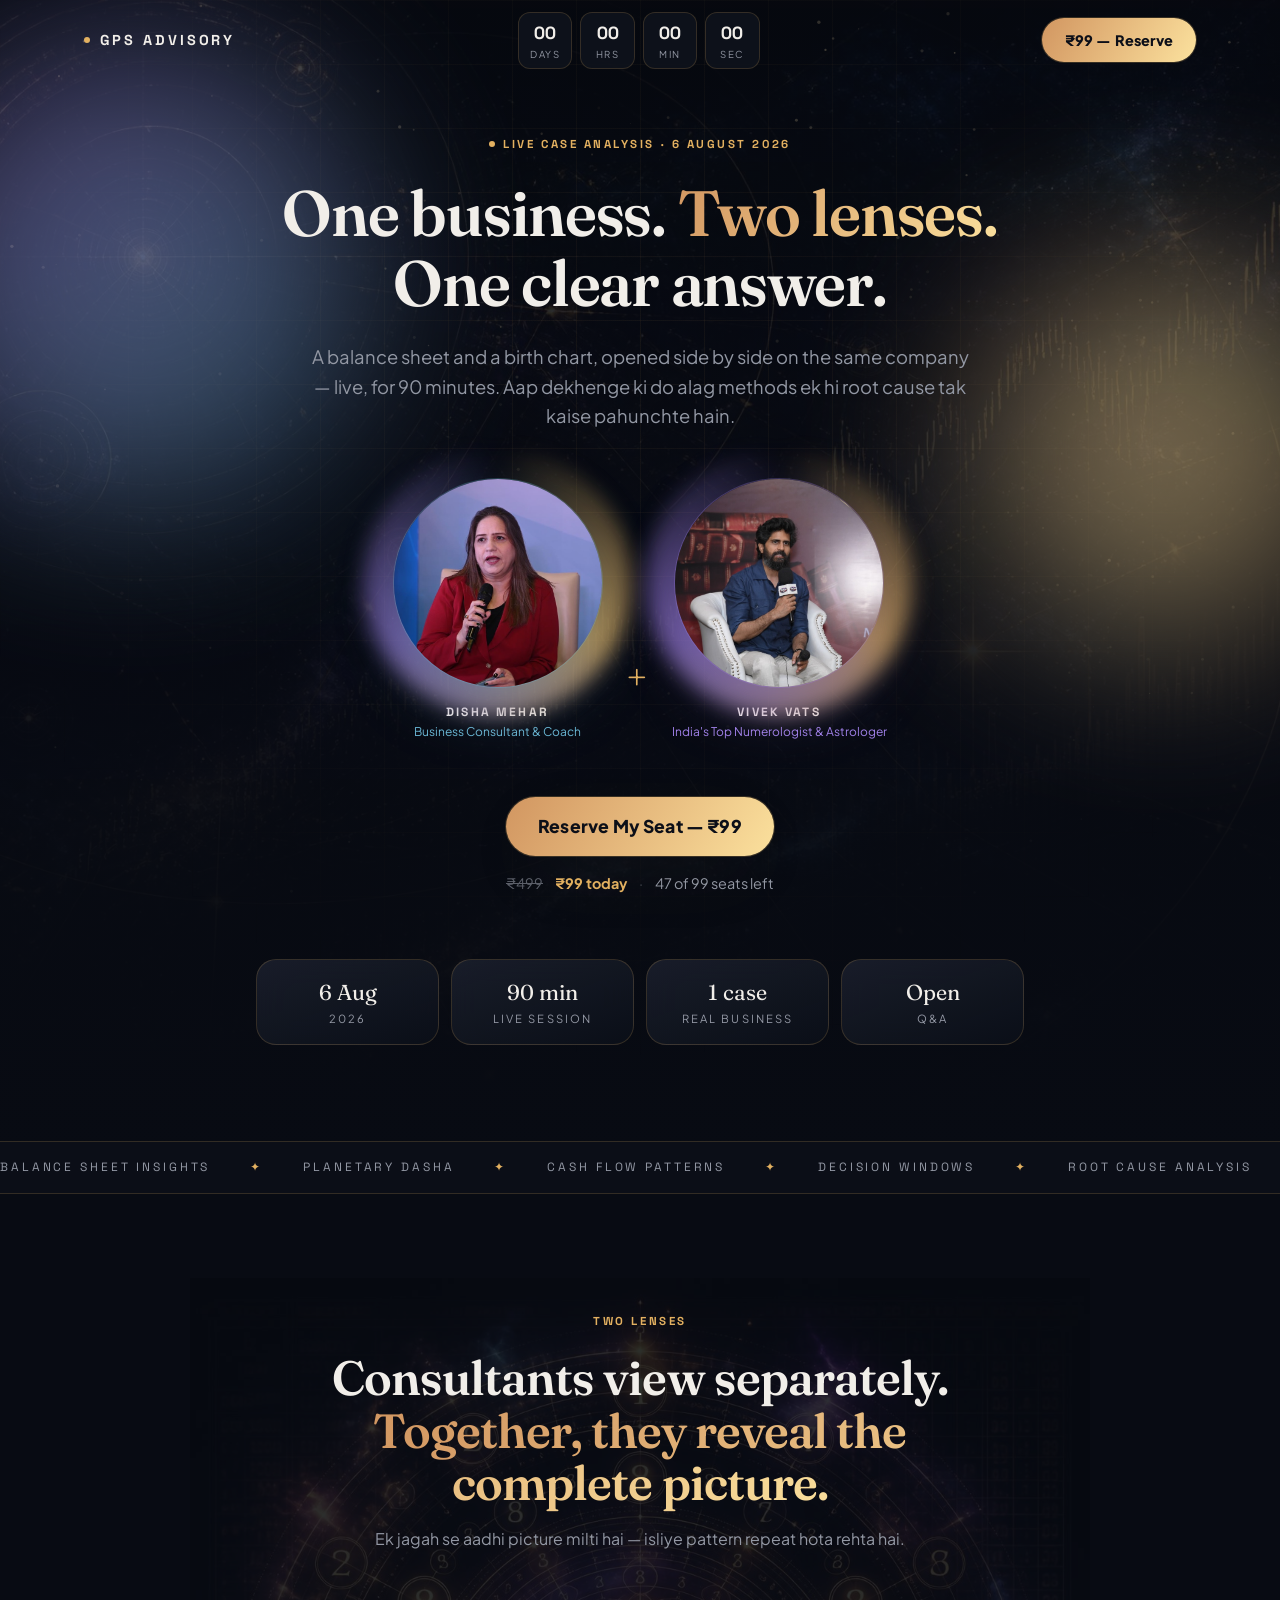
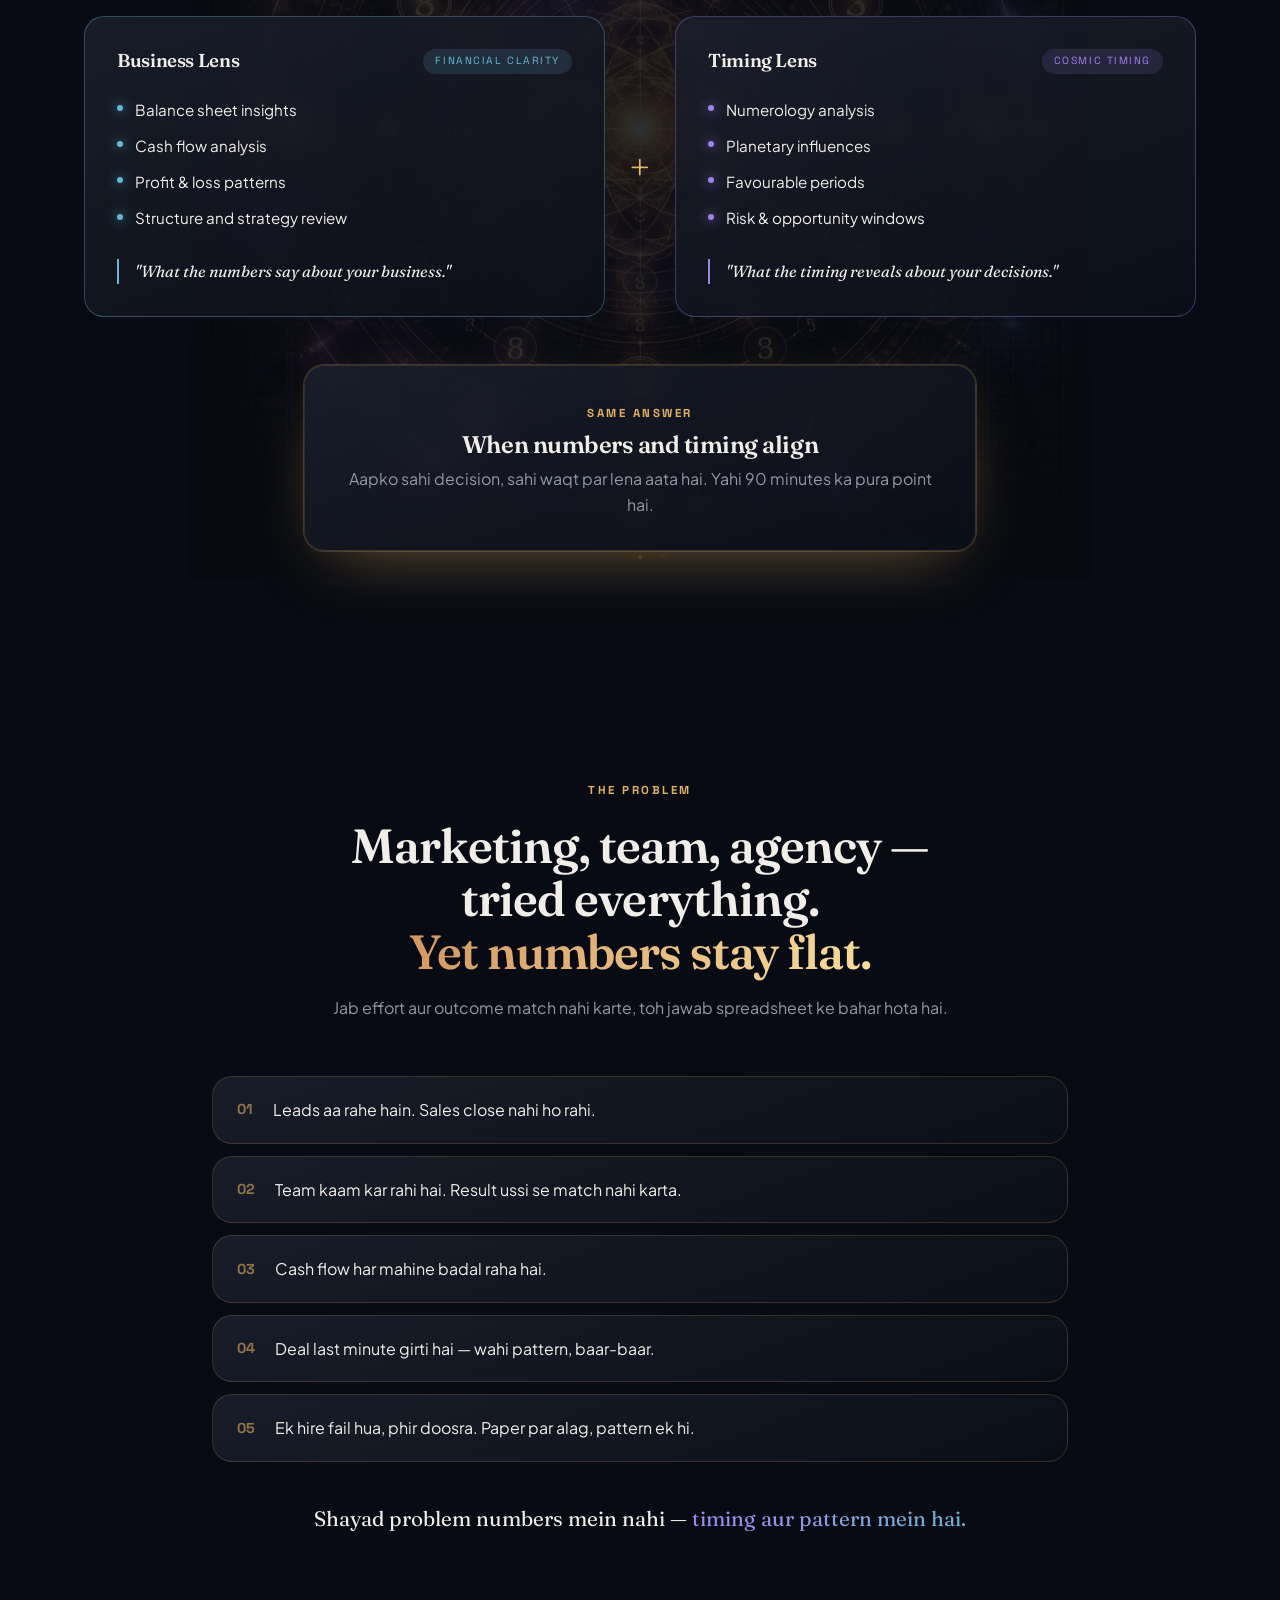
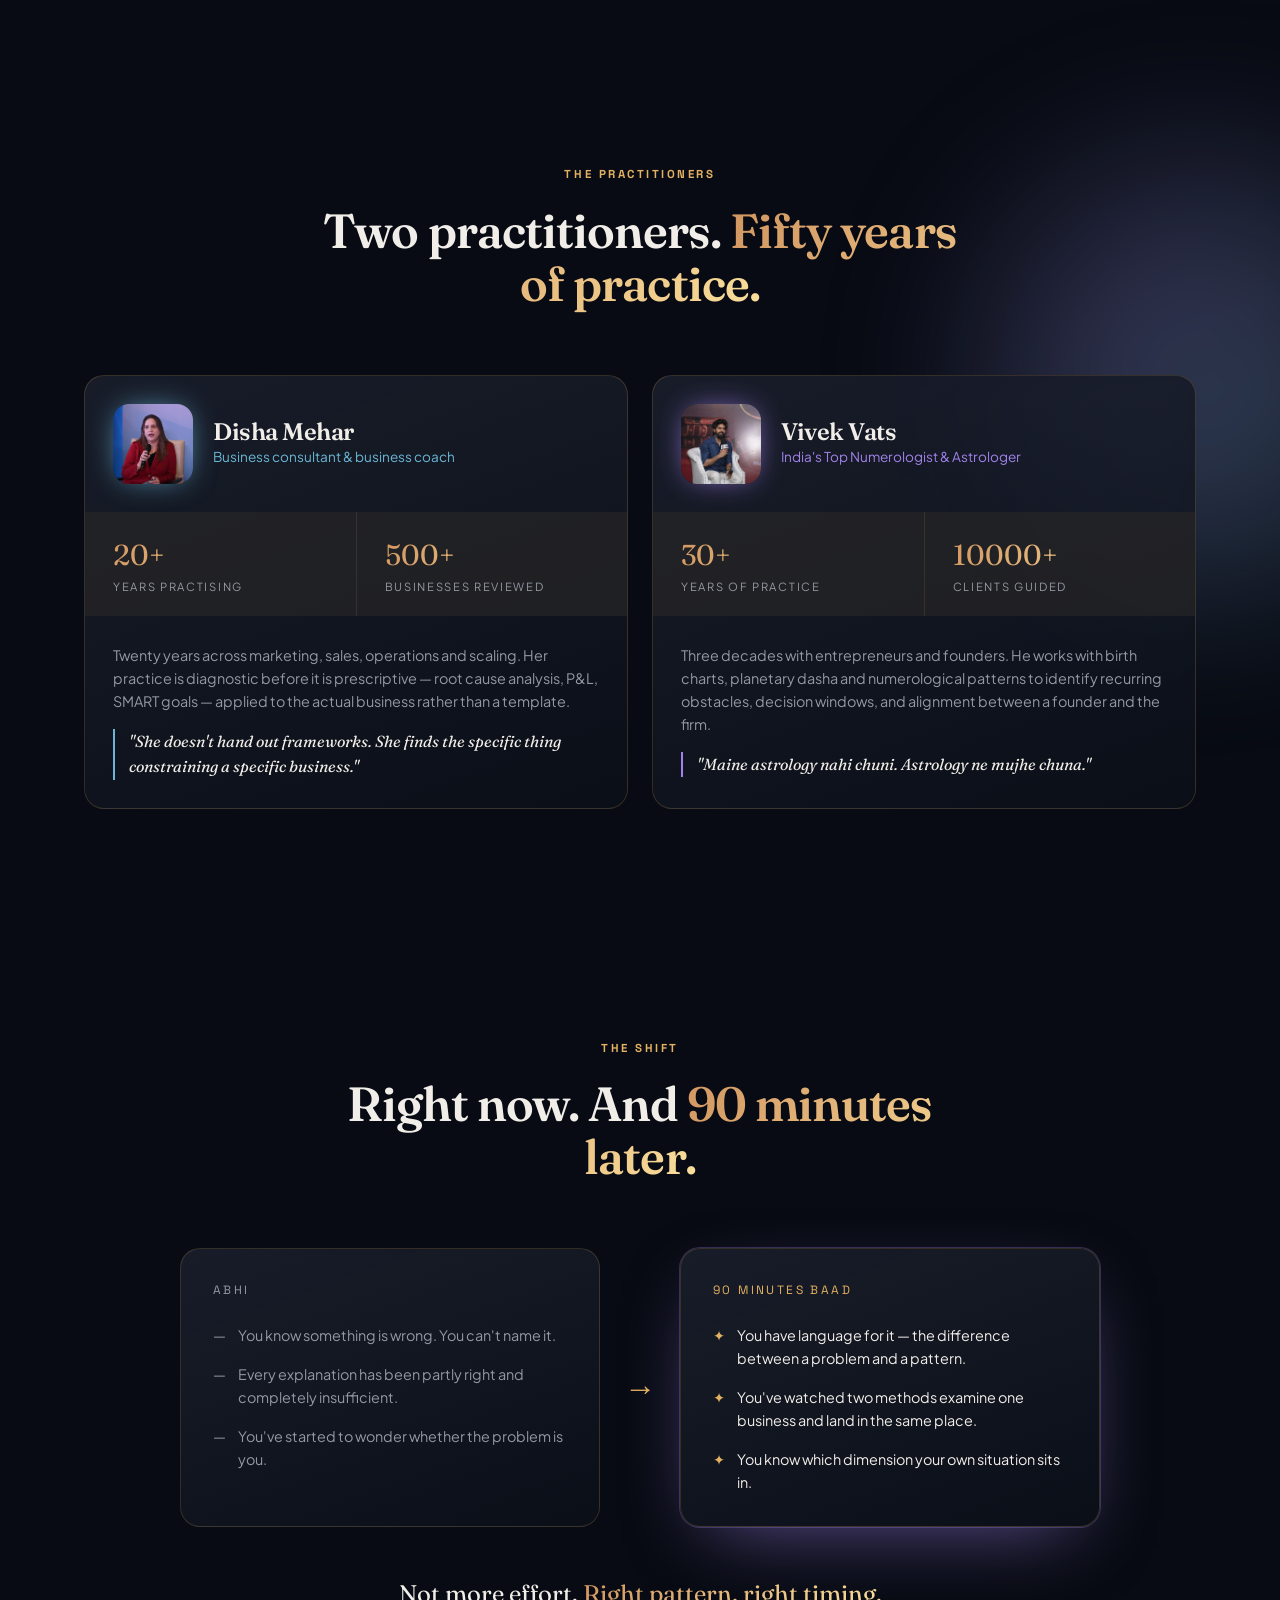
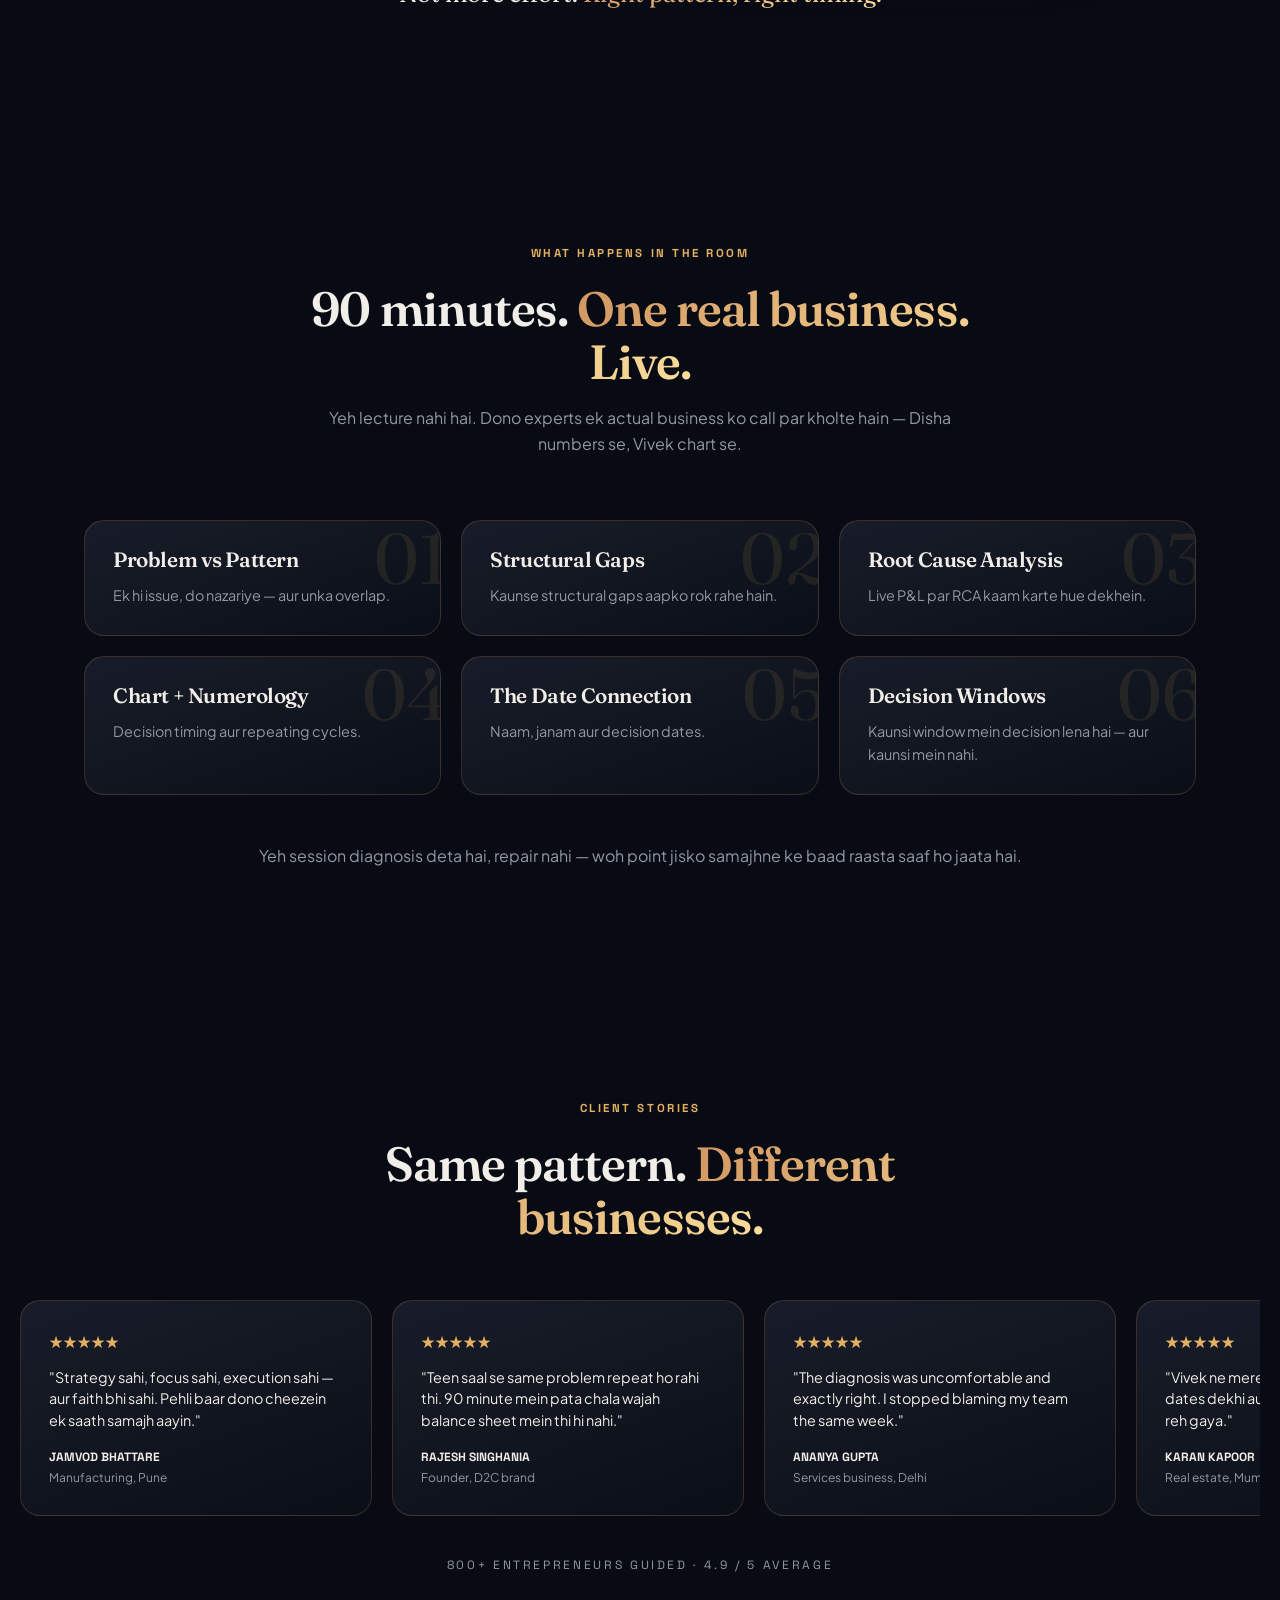
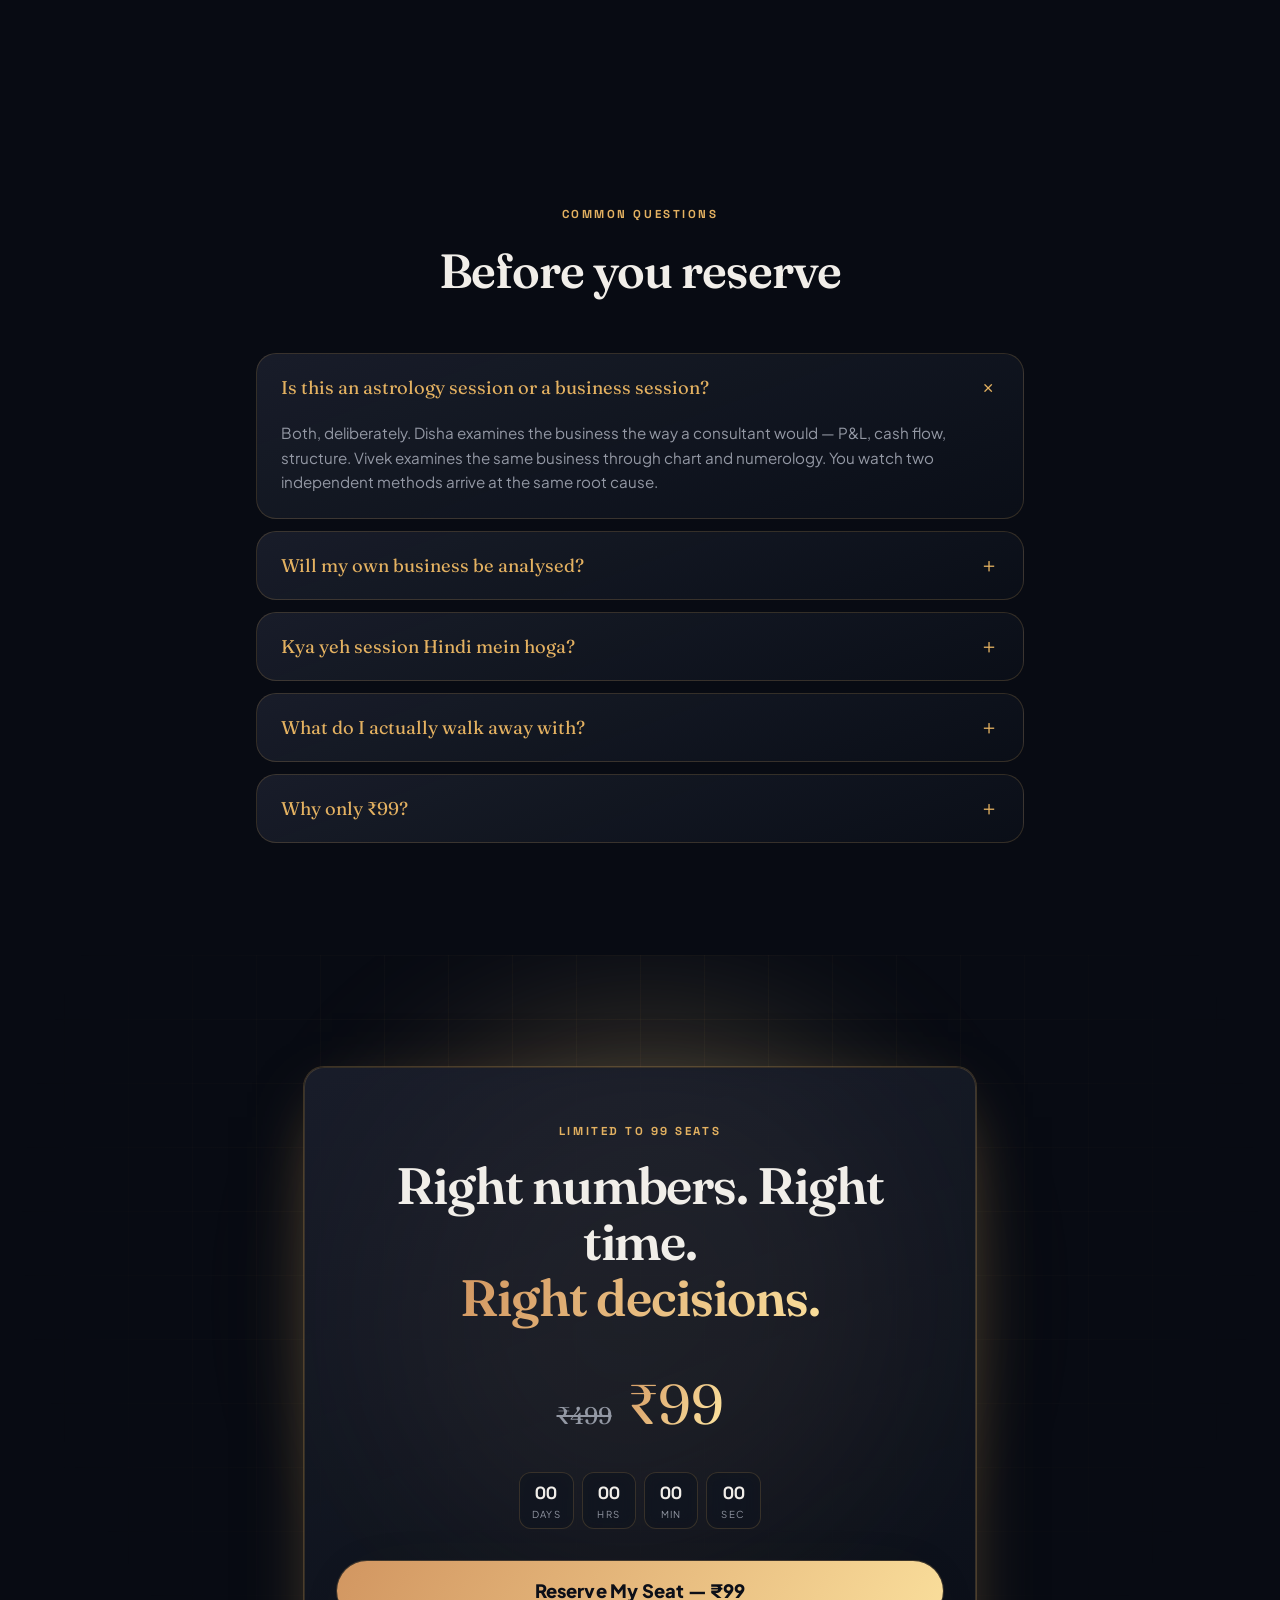
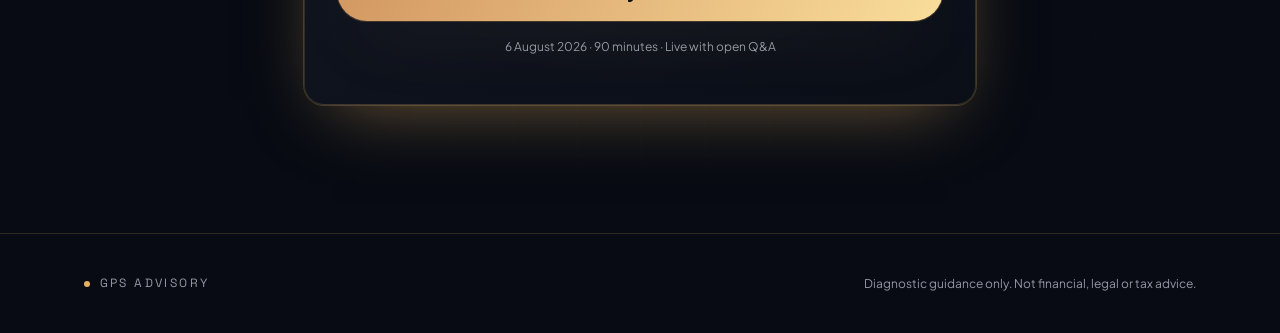
==== commit 35df4bb1: "Update hero image sizes, convert headings to English, update pricing and practitioner details, and f" ====
--- a/index.html
+++ b/index.html
@@ -47,7 +47,7 @@
         </div>
       </div>
       <a href="https://rzp.io/l/placeholder" target="_blank" rel="noopener noreferrer" class="btn-gold header-cta-btn" style="padding: 0.6rem 1.4rem; font-size: 0.9rem;">
-        ₹199 — Reserve
+        ₹99 — Reserve
       </a>
     </div>
   </header>
@@ -71,8 +71,8 @@
         </div>
 
         <h1 class="hero-h1">
-          Ek business. <span class="text-brass-gradient">Do lenses.</span><br>
-          Ek hi jawab.
+          One business. <span class="text-brass-gradient">Two lenses.</span><br>
+          One clear answer.
         </h1>
 
         <p class="hero-sub">
@@ -83,10 +83,10 @@
         <div class="speakers-row">
           <div class="speaker-card">
             <div class="speaker-img-wrap ring-halo">
-              <img src="assets/disha.png" alt="Disha Sharma" class="speaker-img" style="box-shadow: var(--glow-steel);">
-            </div>
-            <div class="speaker-name">Disha Sharma</div>
-            <div class="speaker-role" style="color: var(--steel);">Business &amp; Numerology</div>
+              <img src="assets/disha.png" alt="Disha Mehar" class="speaker-img" style="box-shadow: var(--glow-steel);">
+            </div>
+            <div class="speaker-name">Disha Mehar</div>
+            <div class="speaker-role" style="color: var(--steel);">Business Consultant &amp; Coach</div>
           </div>
 
           <div style="font-family: var(--font-display); font-size: 2.5rem; color: var(--brass); padding-bottom: 2rem;">+</div>
@@ -96,20 +96,20 @@
               <img src="assets/vivek.png" alt="Vivek Vats" class="speaker-img" style="box-shadow: var(--glow-violet);">
             </div>
             <div class="speaker-name">Vivek Vats</div>
-            <div class="speaker-role" style="color: var(--violet);">Vedic Numerologist</div>
+            <div class="speaker-role" style="color: var(--violet);">India's Top Numerologist &amp; Astrologer</div>
           </div>
         </div>
 
         <!-- CTA & Seats Counter -->
         <div class="hero-cta-wrap">
           <a href="https://rzp.io/l/placeholder" target="_blank" rel="noopener noreferrer" class="btn-gold" style="font-size: 1.1rem;">
-            Reserve My Seat — ₹199
+            Reserve My Seat — ₹99
           </a>
           <div style="display: flex; align-items: center; gap: 0.75rem; font-size: 0.9rem; color: var(--muted-foreground);">
             <span style="text-decoration: line-through; opacity: 0.6;">₹499</span>
-            <span style="font-weight: 700; color: var(--brass);">₹199 today</span>
+            <span style="font-weight: 700; color: var(--brass);">₹99 today</span>
             <span style="opacity: 0.4;">·</span>
-            <span><span class="count-up" data-target="47">47</span> of 199 seats left</span>
+            <span><span class="count-up" data-target="47">47</span> of 99 seats left</span>
           </div>
         </div>
 
@@ -166,8 +166,8 @@
         <div class="section-head reveal">
           <div class="eyebrow">Two lenses</div>
           <h2 class="section-title">
-            Consultant alag dekhte hain.<br>
-            <span class="text-brass-gradient">Dono saath mein poora dikhte hain.</span>
+            Consultants view separately.<br>
+            <span class="text-brass-gradient">Together, they reveal the complete picture.</span>
           </h2>
           <p class="section-sub">Ek jagah se aadhi picture milti hai — isliye pattern repeat hota rehta hai.</p>
         </div>
@@ -208,7 +208,7 @@
 
         <div class="panel glow-brass reveal" style="max-width: 42rem; margin: 3rem auto 0; padding: 2rem; text-align: center;">
           <div class="eyebrow">Same answer</div>
-          <h3 style="font-size: 1.5rem; margin-top: 0.5rem;">Jab numbers aur timing align hote hain</h3>
+          <h3 style="font-size: 1.5rem; margin-top: 0.5rem;">When numbers and timing align</h3>
           <p style="margin-top: 0.5rem; color: var(--muted-foreground);">Aapko sahi decision, sahi waqt par lena aata hai. Yahi 90 minutes ka pura point hai.</p>
         </div>
       </div>
@@ -220,8 +220,8 @@
         <div class="section-head reveal">
           <div class="eyebrow">The problem</div>
           <h2 class="section-title">
-            Marketing, team, agency — sab try kiya.<br>
-            <span class="text-brass-gradient">Phir bhi number flat.</span>
+            Marketing, team, agency — tried everything.<br>
+            <span class="text-brass-gradient">Yet numbers stay flat.</span>
           </h2>
           <p class="section-sub">Jab effort aur outcome match nahi karte, toh jawab spreadsheet ke bahar hota hai.</p>
         </div>
@@ -267,13 +267,13 @@
         </div>
 
         <div class="experts-grid">
-          <!-- Disha Sharma -->
+          <!-- Disha Mehar -->
           <article class="panel panel-lift expert-card reveal">
             <div class="expert-head">
-              <img src="assets/disha.png" alt="Disha Sharma" class="expert-avatar" style="box-shadow: 0 0 30px -8px var(--steel);">
+              <img src="assets/disha.png" alt="Disha Mehar" class="expert-avatar" style="box-shadow: 0 0 30px -8px var(--steel);">
               <div>
-                <h3 style="font-size: 1.5rem;">Disha Sharma</h3>
-                <p style="font-size: 0.85rem; color: var(--steel);">Business consultant &amp; numerologist</p>
+                <h3 style="font-size: 1.5rem;">Disha Mehar</h3>
+                <p style="font-size: 0.85rem; color: var(--steel);">Business consultant &amp; business coach</p>
               </div>
             </div>
             <div class="expert-stats">
@@ -300,7 +300,7 @@
               <img src="assets/vivek.png" alt="Vivek Vats" class="expert-avatar" style="box-shadow: 0 0 30px -8px var(--violet);">
               <div>
                 <h3 style="font-size: 1.5rem;">Vivek Vats</h3>
-                <p style="font-size: 0.85rem; color: var(--violet);">Astrologer &amp; Vedic numerologist</p>
+                <p style="font-size: 0.85rem; color: var(--violet);">India's Top Numerologist &amp; Astrologer</p>
               </div>
             </div>
             <div class="expert-stats">
@@ -330,7 +330,7 @@
         <div class="section-head reveal">
           <div class="eyebrow">The shift</div>
           <h2 class="section-title">
-            Abhi. Aur <span class="text-brass-gradient">90 minutes baad.</span>
+            Right now. And <span class="text-brass-gradient">90 minutes later.</span>
           </h2>
         </div>
 
@@ -370,7 +370,7 @@
         <div class="section-head reveal">
           <div class="eyebrow">What happens in the room</div>
           <h2 class="section-title">
-            90 minutes. <span class="text-brass-gradient">Ek real business. Live.</span>
+            90 minutes. <span class="text-brass-gradient">One real business. Live.</span>
           </h2>
           <p class="section-sub">Yeh lecture nahi hai. Dono experts ek actual business ko call par kholte hain — Disha numbers se, Vivek chart se.</p>
         </div>
@@ -402,7 +402,7 @@
 
           <article class="panel panel-lift curriculum-card reveal">
             <span class="curriculum-num">05</span>
-            <h3 style="font-size: 1.3rem;">Dates ka Connection</h3>
+            <h3 style="font-size: 1.3rem;">The Date Connection</h3>
             <p style="margin-top: 0.75rem; font-size: 0.9rem; color: var(--muted-foreground);">Naam, janam aur decision dates.</p>
           </article>
 
@@ -425,7 +425,7 @@
         <div class="section-head reveal">
           <div class="eyebrow">Client stories</div>
           <h2 class="section-title">
-            Wahi pattern. <span class="text-brass-gradient">Alag-alag businesses.</span>
+            Same pattern. <span class="text-brass-gradient">Different businesses.</span>
           </h2>
         </div>
       </div>
@@ -545,11 +545,11 @@
 
           <div class="panel faq-item reveal">
             <button class="faq-button">
-              <span>Why only ₹199?</span>
+              <span>Why only ₹99?</span>
               <span class="faq-icon">＋</span>
             </button>
             <div class="faq-content">
-              <p style="color: var(--muted-foreground); font-size: 0.95rem;">It filters for intent. Free sessions fill with spectators; ₹199 fills the room with owners who will actually use the 90 minutes.</p>
+              <p style="color: var(--muted-foreground); font-size: 0.95rem;">It filters for intent. Free sessions fill with spectators; ₹99 fills the room with owners who will actually use the 90 minutes.</p>
             </div>
           </div>
         </div>
@@ -563,7 +563,7 @@
 
       <div class="container reveal">
         <div class="panel glow-brass" style="max-width: 42rem; margin: 0 auto; padding: 3rem 2rem; text-align: center;">
-          <div class="eyebrow">Limited to 199 seats</div>
+          <div class="eyebrow">Limited to 99 seats</div>
           <h2 style="margin-top: 1rem; font-size: clamp(2rem, 5vw, 3.2rem);">
             Right numbers. Right time.<br>
             <span class="text-brass-gradient">Right decisions.</span>
@@ -571,7 +571,7 @@
 
           <div style="margin-top: 2rem; display: flex; align-items: baseline; justify-content: center; gap: 1rem;">
             <span style="font-family: var(--font-display); font-size: 1.5rem; color: var(--muted-foreground); text-decoration: line-through;">₹499</span>
-            <span class="text-brass-gradient" style="font-family: var(--font-display); font-size: 3.5rem;">₹199</span>
+            <span class="text-brass-gradient" style="font-family: var(--font-display); font-size: 3.5rem;">₹99</span>
           </div>
 
           <div style="margin-top: 1.5rem; display: flex; justify-content: center;">
@@ -597,7 +597,7 @@
 
           <div style="margin-top: 2rem;">
             <a href="https://rzp.io/l/placeholder" target="_blank" rel="noopener noreferrer" class="btn-gold" style="width: 100%; font-size: 1.15rem;">
-              Reserve My Seat — ₹199
+              Reserve My Seat — ₹99
             </a>
           </div>
           <p style="margin-top: 1rem; font-size: 0.75rem; color: var(--muted-foreground);">
--- a/css/style.css
+++ b/css/style.css
@@ -1,7 +1,3 @@
-/* 
- * GPS ADVISORY — Pure Static Landing Page Stylesheet
- * Dark Cosmic Theme with Brass Glow, Steel (Business) & Violet (Timing) Accents
- */
 
 @import url('https://fonts.googleapis.com/css2?family=Fraunces:ital,opsz,wght@0,9..144,400..700;1,9..144,400..700&family=Plus+Jakarta+Sans:wght@400;500;600;700;800&family=Space+Grotesk:wght@500;700&display=swap');
 
@@ -84,6 +80,7 @@
 
 button {
   font-family: inherit;
+  color: inherit;
   cursor: pointer;
   border: none;
   background: none;
@@ -364,15 +361,15 @@
 }
 
 .speaker-img-wrap {
-  width: 7rem;
-  height: 7rem;
+  width: 9.1rem;
+  height: 9.1rem;
   margin: 0 auto;
 }
 
 @media (min-width: 640px) {
   .speaker-img-wrap {
-    width: 10rem;
-    height: 10rem;
+    width: 13rem;
+    height: 13rem;
   }
 }
 
@@ -739,6 +736,12 @@
   text-align: left;
   font-family: var(--font-display);
   font-size: 1.15rem;
+  color: var(--brass);
+  transition: color 0.3s ease;
+}
+
+.faq-button:hover {
+  color: var(--brass-bright);
 }
 
 .faq-icon {
--- a/css/responsive.css
+++ b/css/responsive.css
@@ -98,8 +98,8 @@
   }
 
   .speaker-img-wrap {
-    width: 5.5rem;
-    height: 5.5rem;
+    width: 7.15rem;
+    height: 7.15rem;
   }
 
   .speaker-name {
@@ -295,8 +295,8 @@
   }
 
   .speaker-img-wrap {
-    width: 6.5rem;
-    height: 6.5rem;
+    width: 8.45rem;
+    height: 8.45rem;
   }
 
   .hero-meta-grid {
@@ -353,8 +353,8 @@
   }
 
   .speaker-img-wrap {
-    width: 8rem;
-    height: 8rem;
+    width: 10.4rem;
+    height: 10.4rem;
   }
 
   .lenses-grid {
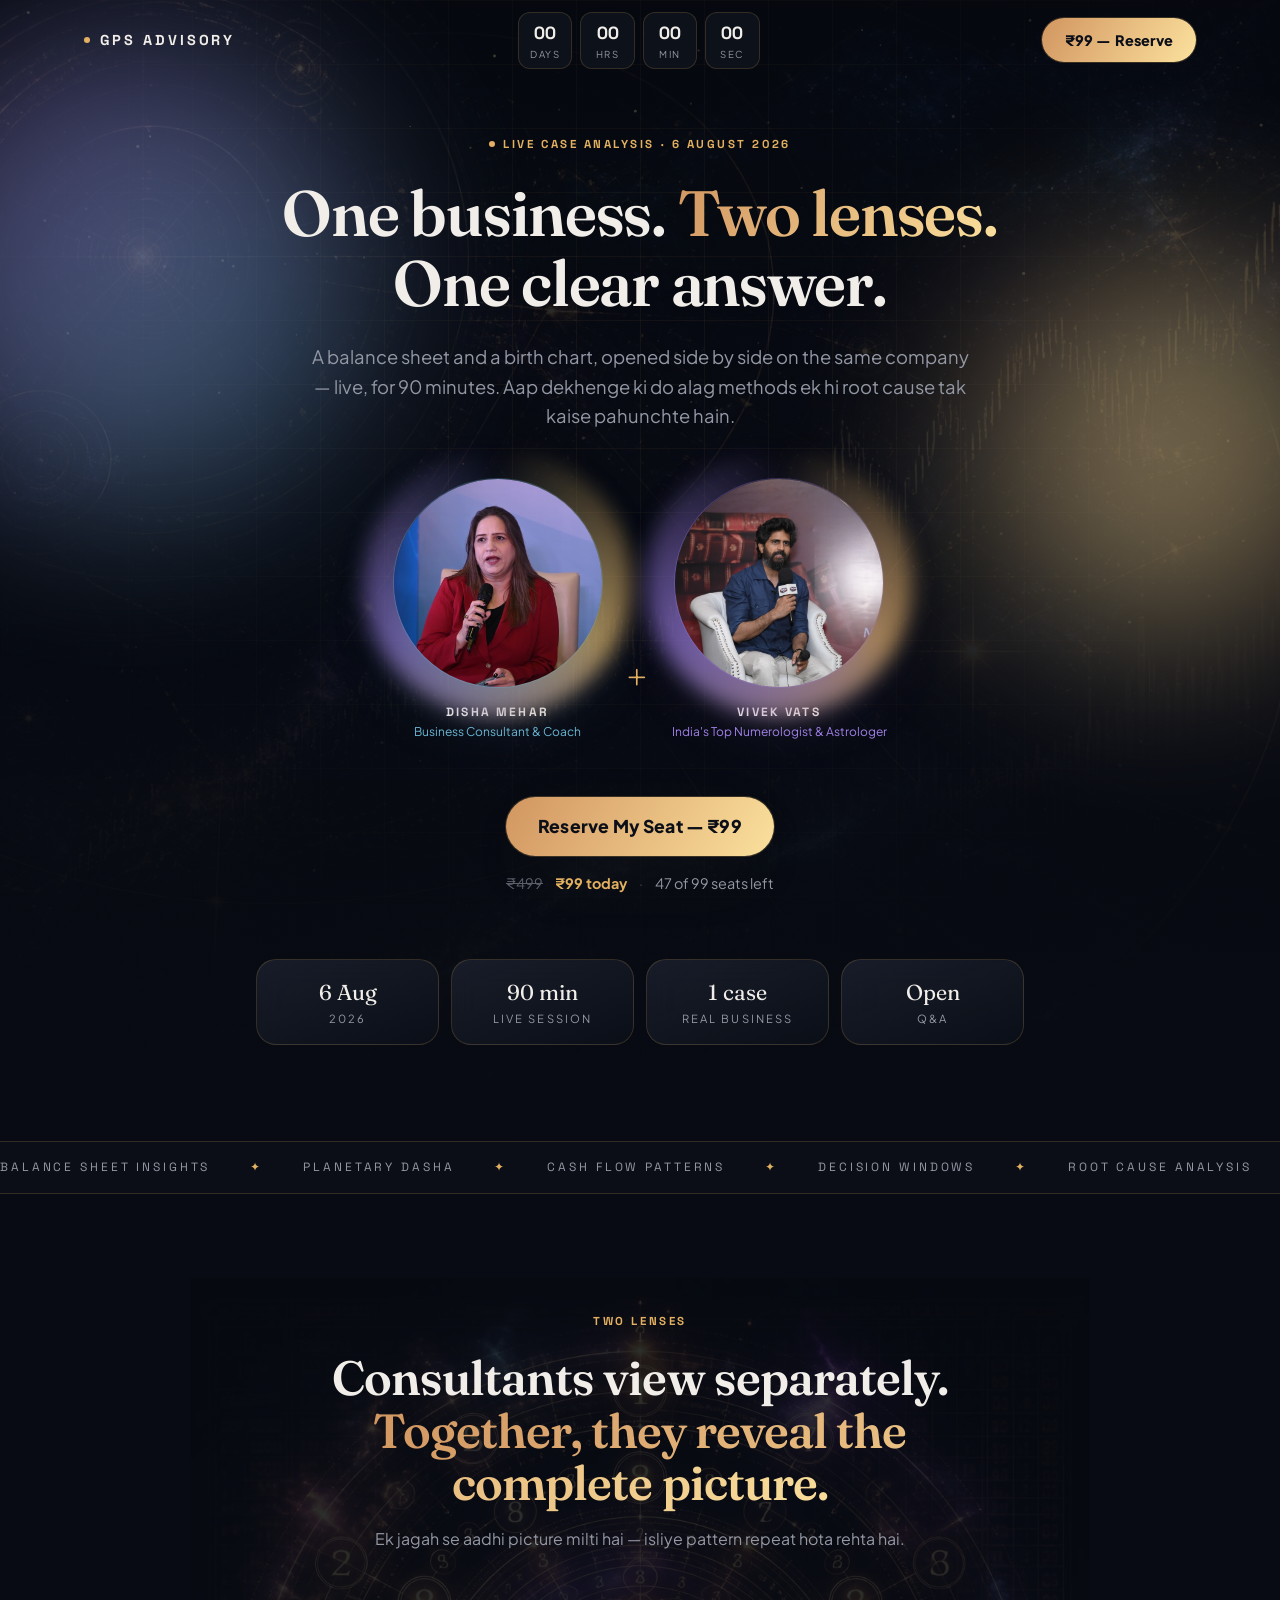
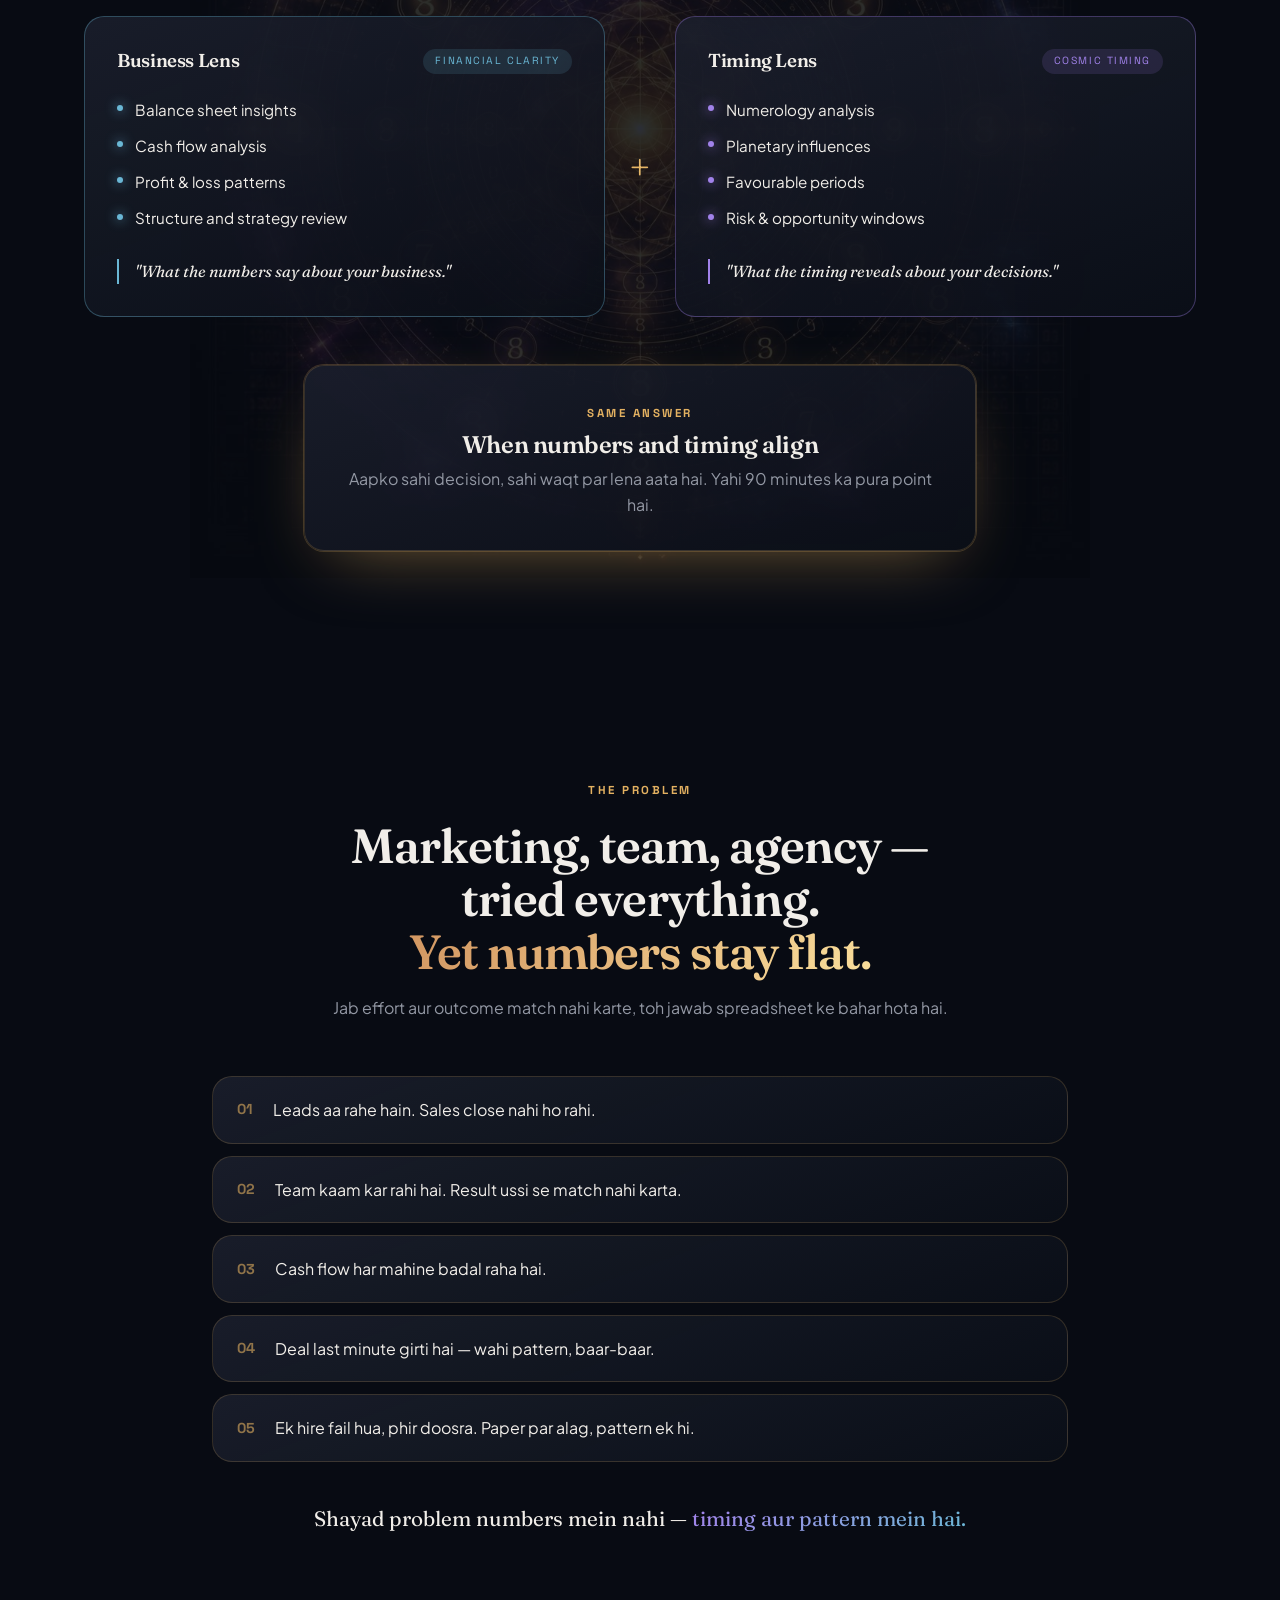
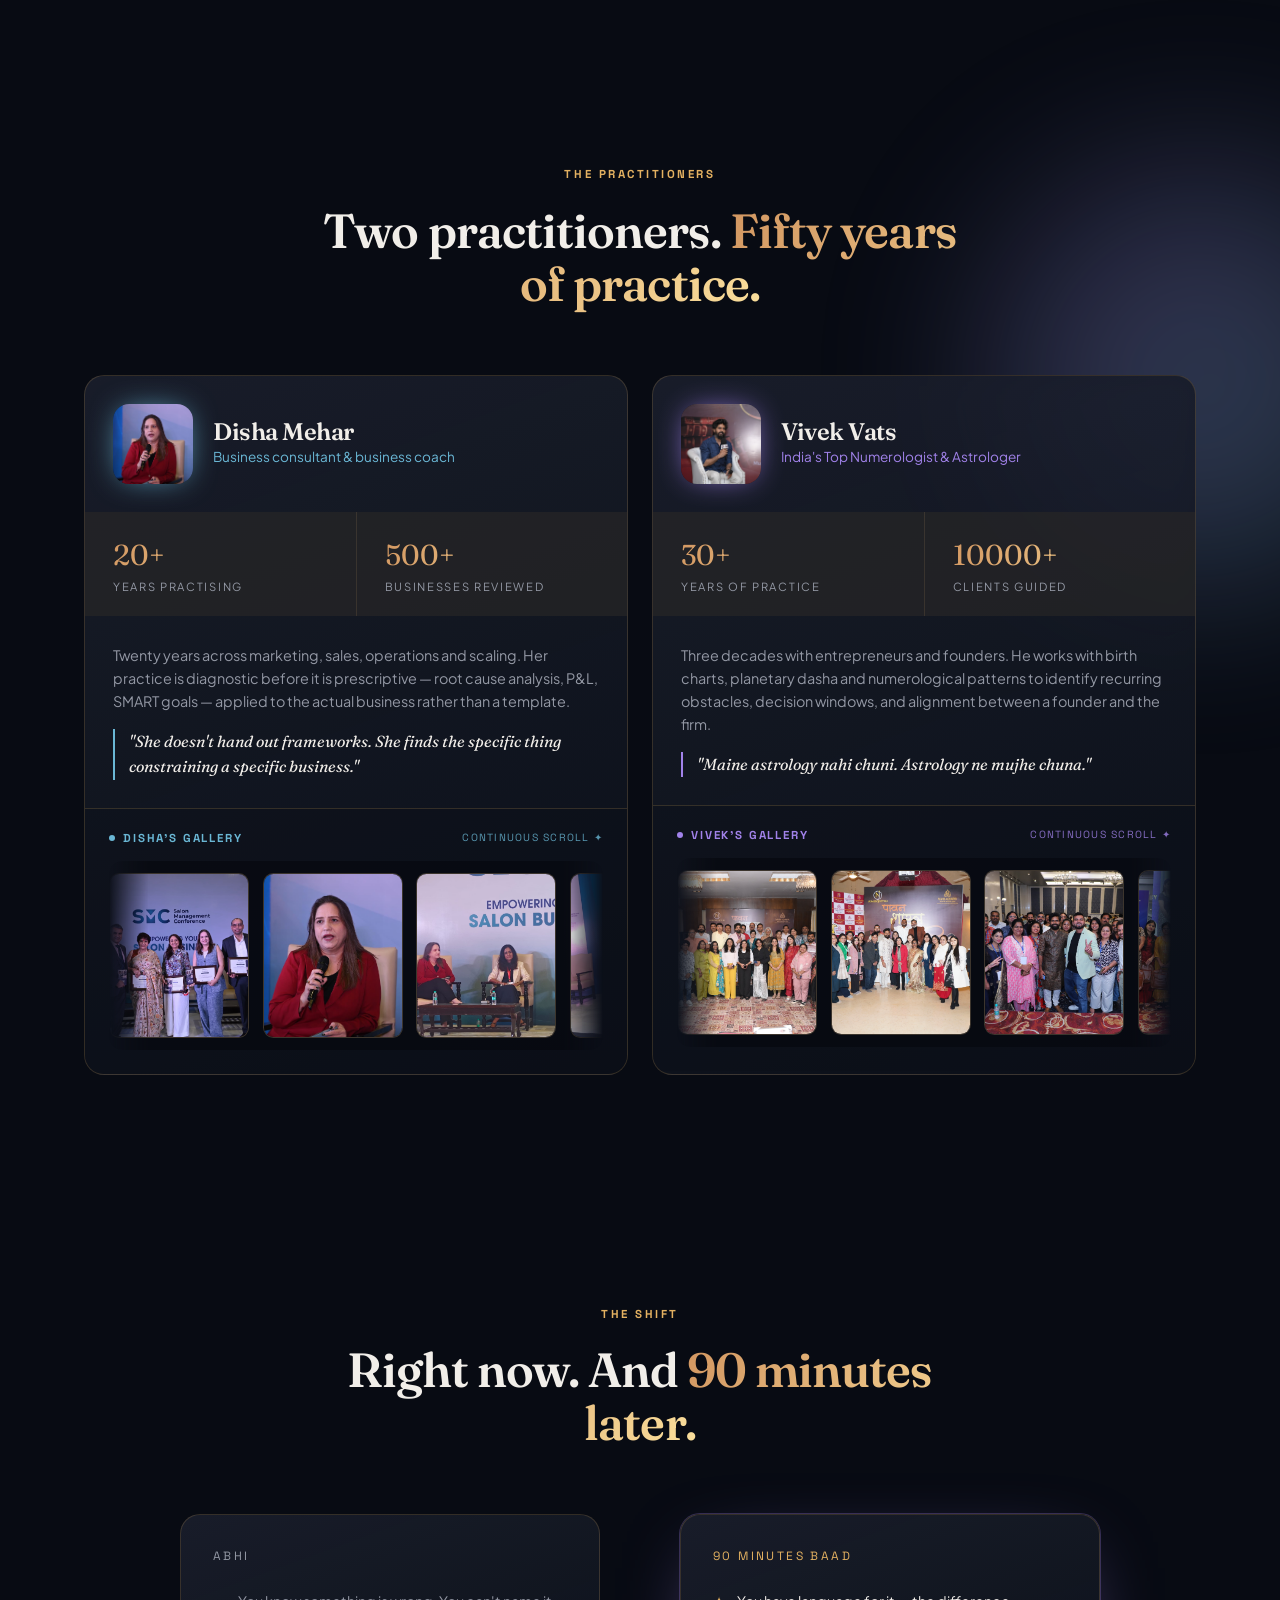
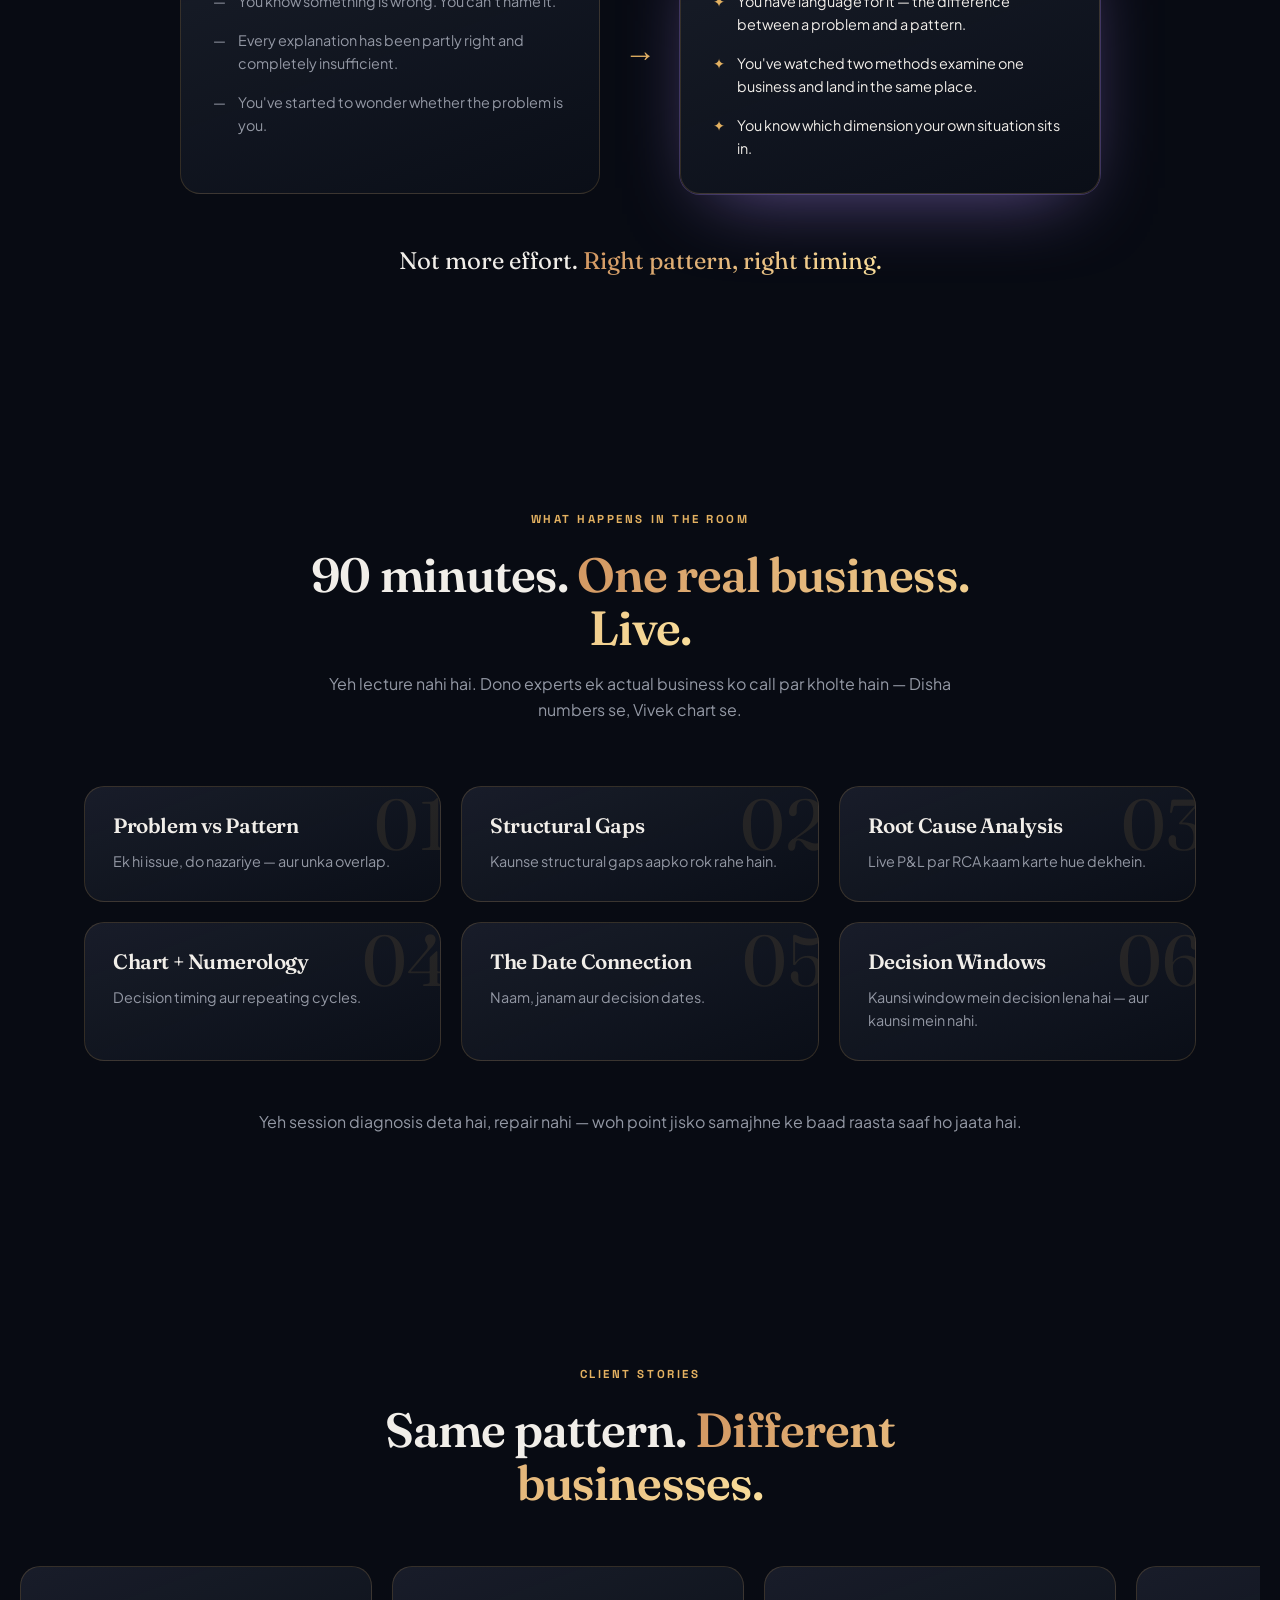
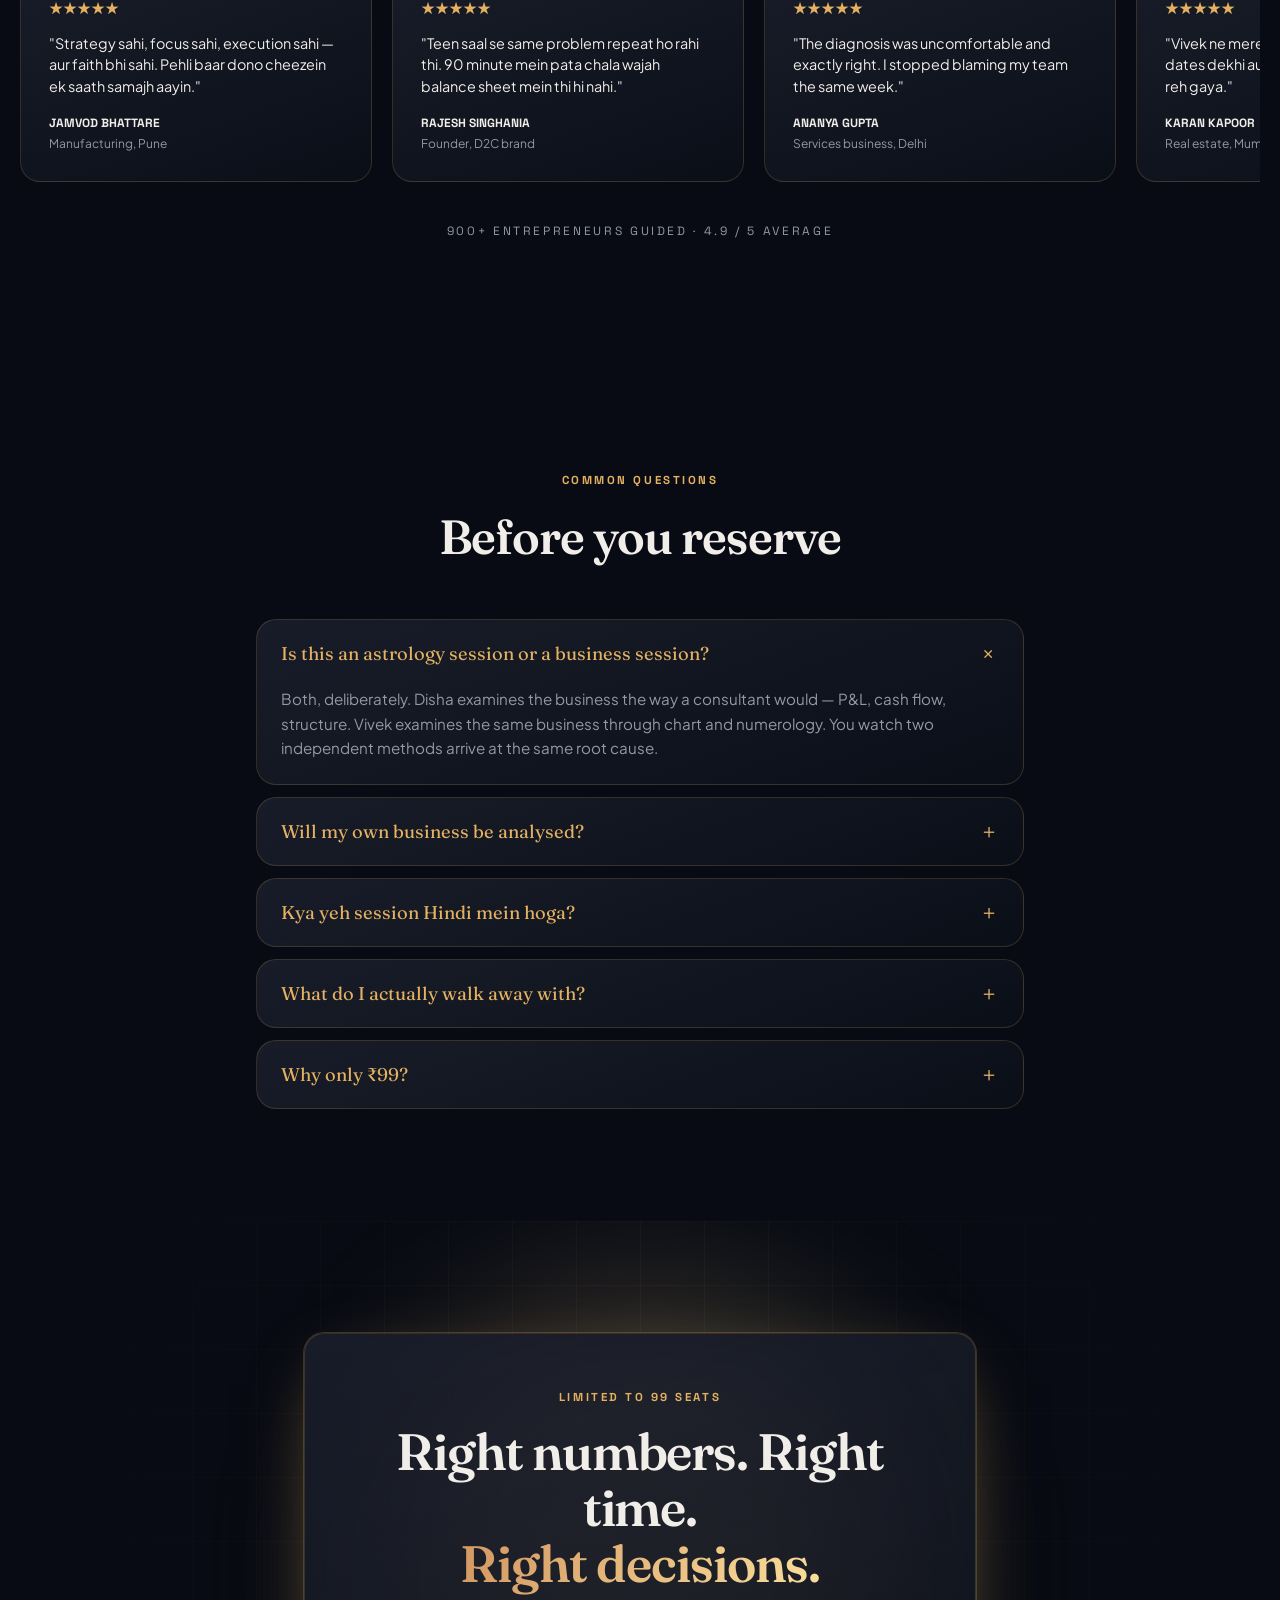
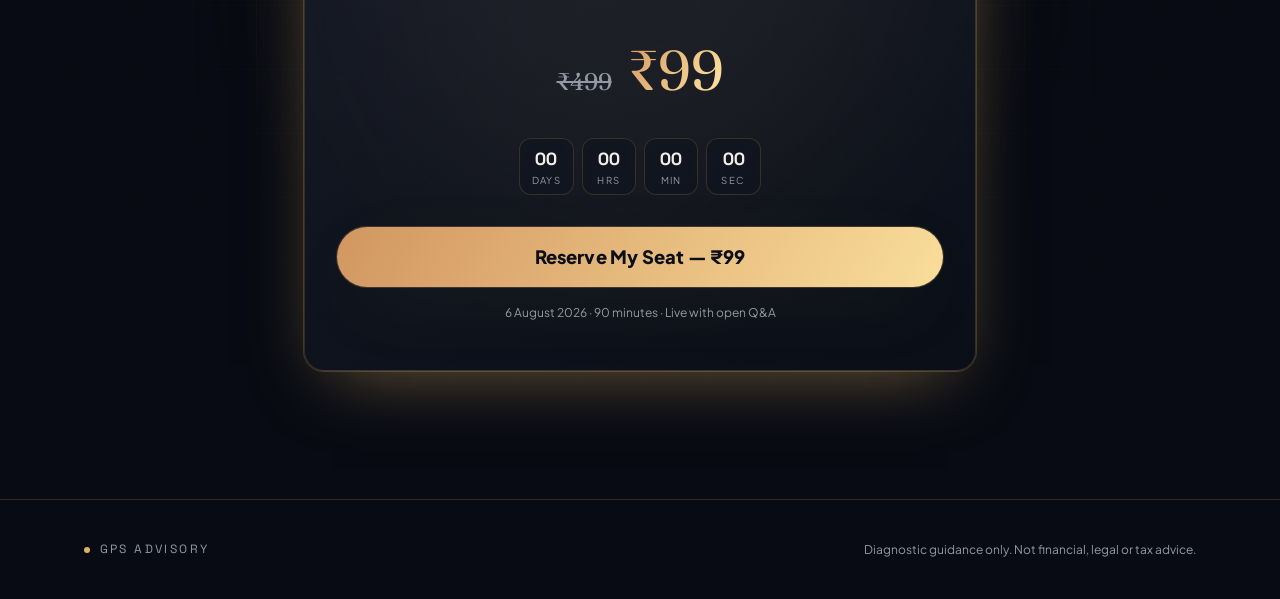
==== commit 6ad8eacc: "Add continuous scrolling galleries for Vivek Vats and Disha Mehar" ====
--- a/index.html
+++ b/index.html
@@ -292,6 +292,47 @@
                 "She doesn't hand out frameworks. She finds the specific thing constraining a specific business."
               </p>
             </div>
+
+            <!-- Disha Gallery Section -->
+            <div class="expert-gallery-section">
+              <div class="expert-gallery-header">
+                <span class="expert-gallery-title">
+                  <span class="eyebrow-dot" style="background: var(--steel);"></span>
+                  Disha's Gallery
+                </span>
+                <span class="gallery-badge" style="color: var(--steel);">Continuous Scroll ✦</span>
+              </div>
+              <div class="gallery-marquee-wrap">
+                <div class="gallery-marquee-track scroll-left">
+                  <!-- Set 1 -->
+                  <div class="gallery-img-card"><img src="Disha images -20260727T133427Z-1-001/Disha images/IMG-20260725-WA0018.jpg" alt="Disha Session 1" loading="lazy"></div>
+                  <div class="gallery-img-card"><img src="Disha images -20260727T133427Z-1-001/Disha images/IMG-20260725-WA0019.jpg" alt="Disha Session 2" loading="lazy"></div>
+                  <div class="gallery-img-card"><img src="Disha images -20260727T133427Z-1-001/Disha images/IMG-20260725-WA0021.jpg" alt="Disha Session 3" loading="lazy"></div>
+                  <div class="gallery-img-card"><img src="Disha images -20260727T133427Z-1-001/Disha images/IMG-20260725-WA0022.jpg" alt="Disha Session 4" loading="lazy"></div>
+                  <div class="gallery-img-card"><img src="Disha images -20260727T133427Z-1-001/Disha images/IMG-20260725-WA0023.jpg" alt="Disha Session 5" loading="lazy"></div>
+                  <div class="gallery-img-card"><img src="Disha images -20260727T133427Z-1-001/Disha images/IMG-20260725-WA0024.jpg" alt="Disha Session 6" loading="lazy"></div>
+                  <div class="gallery-img-card"><img src="Disha images -20260727T133427Z-1-001/Disha images/IMG-20260725-WA0026.jpg" alt="Disha Session 7" loading="lazy"></div>
+                  <div class="gallery-img-card"><img src="Disha images -20260727T133427Z-1-001/Disha images/IMG-20260725-WA0027.jpg" alt="Disha Session 8" loading="lazy"></div>
+                  <div class="gallery-img-card"><img src="Disha images -20260727T133427Z-1-001/Disha images/IMG-20260725-WA0028.jpg" alt="Disha Session 9" loading="lazy"></div>
+                  <div class="gallery-img-card"><img src="Disha images -20260727T133427Z-1-001/Disha images/IMG-20260725-WA0030.jpg" alt="Disha Session 10" loading="lazy"></div>
+                  <div class="gallery-img-card"><img src="Disha images -20260727T133427Z-1-001/Disha images/IMG-20260725-WA0032.jpg" alt="Disha Session 11" loading="lazy"></div>
+                  <div class="gallery-img-card"><img src="Disha images -20260727T133427Z-1-001/Disha images/IMG-20260725-WA0033.jpg" alt="Disha Session 12" loading="lazy"></div>
+                  <!-- Set 2 (Duplicate for infinite seamless loop) -->
+                  <div class="gallery-img-card"><img src="Disha images -20260727T133427Z-1-001/Disha images/IMG-20260725-WA0018.jpg" alt="Disha Session 1" loading="lazy"></div>
+                  <div class="gallery-img-card"><img src="Disha images -20260727T133427Z-1-001/Disha images/IMG-20260725-WA0019.jpg" alt="Disha Session 2" loading="lazy"></div>
+                  <div class="gallery-img-card"><img src="Disha images -20260727T133427Z-1-001/Disha images/IMG-20260725-WA0021.jpg" alt="Disha Session 3" loading="lazy"></div>
+                  <div class="gallery-img-card"><img src="Disha images -20260727T133427Z-1-001/Disha images/IMG-20260725-WA0022.jpg" alt="Disha Session 4" loading="lazy"></div>
+                  <div class="gallery-img-card"><img src="Disha images -20260727T133427Z-1-001/Disha images/IMG-20260725-WA0023.jpg" alt="Disha Session 5" loading="lazy"></div>
+                  <div class="gallery-img-card"><img src="Disha images -20260727T133427Z-1-001/Disha images/IMG-20260725-WA0024.jpg" alt="Disha Session 6" loading="lazy"></div>
+                  <div class="gallery-img-card"><img src="Disha images -20260727T133427Z-1-001/Disha images/IMG-20260725-WA0026.jpg" alt="Disha Session 7" loading="lazy"></div>
+                  <div class="gallery-img-card"><img src="Disha images -20260727T133427Z-1-001/Disha images/IMG-20260725-WA0027.jpg" alt="Disha Session 8" loading="lazy"></div>
+                  <div class="gallery-img-card"><img src="Disha images -20260727T133427Z-1-001/Disha images/IMG-20260725-WA0028.jpg" alt="Disha Session 9" loading="lazy"></div>
+                  <div class="gallery-img-card"><img src="Disha images -20260727T133427Z-1-001/Disha images/IMG-20260725-WA0030.jpg" alt="Disha Session 10" loading="lazy"></div>
+                  <div class="gallery-img-card"><img src="Disha images -20260727T133427Z-1-001/Disha images/IMG-20260725-WA0032.jpg" alt="Disha Session 11" loading="lazy"></div>
+                  <div class="gallery-img-card"><img src="Disha images -20260727T133427Z-1-001/Disha images/IMG-20260725-WA0033.jpg" alt="Disha Session 12" loading="lazy"></div>
+                </div>
+              </div>
+            </div>
           </article>
 
           <!-- Vivek Vats -->
@@ -318,6 +359,49 @@
               <p style="margin-top: 1rem; border-left: 2px solid var(--violet); padding-left: 0.85rem; font-family: var(--font-display); font-style: italic;">
                 "Maine astrology nahi chuni. Astrology ne mujhe chuna."
               </p>
+            </div>
+
+            <!-- Vivek Gallery Section -->
+            <div class="expert-gallery-section">
+              <div class="expert-gallery-header">
+                <span class="expert-gallery-title" style="color: var(--violet);">
+                  <span class="eyebrow-dot" style="background: var(--violet);"></span>
+                  Vivek's Gallery
+                </span>
+                <span class="gallery-badge" style="color: var(--violet);">Continuous Scroll ✦</span>
+              </div>
+              <div class="gallery-marquee-wrap">
+                <div class="gallery-marquee-track scroll-right">
+                  <!-- Set 1 -->
+                  <div class="gallery-img-card"><img src="vivek galary/gallery-5.jpg" alt="Vivek Event 5" loading="lazy"></div>
+                  <div class="gallery-img-card"><img src="vivek galary/gallery-6.jpg" alt="Vivek Event 6" loading="lazy"></div>
+                  <div class="gallery-img-card"><img src="vivek galary/gallery-7.jpg" alt="Vivek Event 7" loading="lazy"></div>
+                  <div class="gallery-img-card"><img src="vivek galary/gallery-8.jpg" alt="Vivek Event 8" loading="lazy"></div>
+                  <div class="gallery-img-card"><img src="vivek galary/gallery-9.jpg" alt="Vivek Event 9" loading="lazy"></div>
+                  <div class="gallery-img-card"><img src="vivek galary/gallery-10.jpg" alt="Vivek Event 10" loading="lazy"></div>
+                  <div class="gallery-img-card"><img src="vivek galary/gallery-11.jpg" alt="Vivek Event 11" loading="lazy"></div>
+                  <div class="gallery-img-card"><img src="vivek galary/gallery-12.jpg" alt="Vivek Event 12" loading="lazy"></div>
+                  <div class="gallery-img-card"><img src="vivek galary/gallery-13.jpg" alt="Vivek Event 13" loading="lazy"></div>
+                  <div class="gallery-img-card"><img src="vivek galary/gallery-14.jpg" alt="Vivek Event 14" loading="lazy"></div>
+                  <div class="gallery-img-card"><img src="vivek galary/gallery-15.jpg" alt="Vivek Event 15" loading="lazy"></div>
+                  <div class="gallery-img-card"><img src="vivek galary/gallery-16.jpg" alt="Vivek Event 16" loading="lazy"></div>
+                  <div class="gallery-img-card"><img src="vivek galary/gallery-17.jpeg" alt="Vivek Event 17" loading="lazy"></div>
+                  <!-- Set 2 (Duplicate for infinite seamless loop) -->
+                  <div class="gallery-img-card"><img src="vivek galary/gallery-5.jpg" alt="Vivek Event 5" loading="lazy"></div>
+                  <div class="gallery-img-card"><img src="vivek galary/gallery-6.jpg" alt="Vivek Event 6" loading="lazy"></div>
+                  <div class="gallery-img-card"><img src="vivek galary/gallery-7.jpg" alt="Vivek Event 7" loading="lazy"></div>
+                  <div class="gallery-img-card"><img src="vivek galary/gallery-8.jpg" alt="Vivek Event 8" loading="lazy"></div>
+                  <div class="gallery-img-card"><img src="vivek galary/gallery-9.jpg" alt="Vivek Event 9" loading="lazy"></div>
+                  <div class="gallery-img-card"><img src="vivek galary/gallery-10.jpg" alt="Vivek Event 10" loading="lazy"></div>
+                  <div class="gallery-img-card"><img src="vivek galary/gallery-11.jpg" alt="Vivek Event 11" loading="lazy"></div>
+                  <div class="gallery-img-card"><img src="vivek galary/gallery-12.jpg" alt="Vivek Event 12" loading="lazy"></div>
+                  <div class="gallery-img-card"><img src="vivek galary/gallery-13.jpg" alt="Vivek Event 13" loading="lazy"></div>
+                  <div class="gallery-img-card"><img src="vivek galary/gallery-14.jpg" alt="Vivek Event 14" loading="lazy"></div>
+                  <div class="gallery-img-card"><img src="vivek galary/gallery-15.jpg" alt="Vivek Event 15" loading="lazy"></div>
+                  <div class="gallery-img-card"><img src="vivek galary/gallery-16.jpg" alt="Vivek Event 16" loading="lazy"></div>
+                  <div class="gallery-img-card"><img src="vivek galary/gallery-17.jpeg" alt="Vivek Event 17" loading="lazy"></div>
+                </div>
+              </div>
             </div>
           </article>
         </div>
@@ -620,6 +704,14 @@
     </div>
   </footer>
 
+  <!-- Image Lightbox Modal -->
+  <div id="image-lightbox" class="modal-overlay">
+    <div class="lightbox-content" style="position: relative; max-width: 90vw; max-height: 85vh;">
+      <button class="modal-close" id="lightbox-close" style="top: -2.5rem; right: 0; color: #fff; font-size: 2rem; cursor: pointer;">&times;</button>
+      <img id="lightbox-img" src="" alt="Enlarged gallery photo" style="max-width: 100%; max-height: 80vh; border-radius: 0.75rem; border: 1px solid var(--border); box-shadow: var(--glow-brass); object-fit: contain;">
+    </div>
+  </div>
+
   <!-- Scripts -->
   <script src="js/script.js"></script>
 </body>
--- a/css/style.css
+++ b/css/style.css
@@ -853,6 +853,11 @@
   to { transform: translateX(-50%); }
 }
 
+@keyframes marquee-reverse {
+  0% { transform: translateX(-50%); }
+  100% { transform: translateX(0%); }
+}
+
 @keyframes float-y {
   0%, 100% { transform: translateY(0); }
   50% { transform: translateY(-10px); }
@@ -862,3 +867,99 @@
   0%, 100% { opacity: 1; box-shadow: 0 0 0 0 oklch(0.79 0.114 78 / 60%); }
   50% { opacity: 0.7; box-shadow: 0 0 0 10px oklch(0.79 0.114 78 / 0%); }
 }
+
+/* ---------------- Expert Gallery Marquee ---------------- */
+.expert-gallery-section {
+  padding: 1.25rem 1.5rem 1.5rem;
+  border-top: 1px solid var(--border);
+  background: oklch(0.17 0.02 268 / 40%);
+}
+
+.expert-gallery-header {
+  display: flex;
+  align-items: center;
+  justify-content: space-between;
+  margin-bottom: 0.85rem;
+}
+
+.expert-gallery-title {
+  font-family: var(--font-mono);
+  font-size: 0.72rem;
+  font-weight: 700;
+  text-transform: uppercase;
+  letter-spacing: 0.16em;
+  color: var(--steel);
+  display: flex;
+  align-items: center;
+  gap: 0.5rem;
+}
+
+.gallery-badge {
+  font-family: var(--font-mono);
+  font-size: 0.65rem;
+  text-transform: uppercase;
+  letter-spacing: 0.12em;
+  opacity: 0.8;
+}
+
+.gallery-marquee-wrap {
+  position: relative;
+  overflow: hidden;
+  border-radius: 0.85rem;
+  background: oklch(0.13 0.016 268 / 60%);
+  padding: 0.75rem 0;
+  mask-image: linear-gradient(to right, transparent 0%, black 8%, black 92%, transparent 100%);
+  -webkit-mask-image: linear-gradient(to right, transparent 0%, black 8%, black 92%, transparent 100%);
+}
+
+.gallery-marquee-track {
+  display: flex;
+  width: max-content;
+  gap: 0.85rem;
+  will-change: transform;
+}
+
+.gallery-marquee-track.scroll-left {
+  animation: marquee 34s linear infinite;
+}
+
+.gallery-marquee-track.scroll-right {
+  animation: marquee-reverse 34s linear infinite;
+}
+
+.gallery-marquee-wrap:hover .gallery-marquee-track {
+  animation-play-state: paused;
+}
+
+.gallery-img-card {
+  position: relative;
+  width: 140px;
+  height: 165px;
+  flex-shrink: 0;
+  border-radius: 0.65rem;
+  overflow: hidden;
+  border: 1px solid oklch(0.79 0.114 78 / 20%);
+  cursor: pointer;
+  background: var(--surface);
+  transition: transform 0.35s var(--ease-out-soft), border-color 0.35s var(--ease-out-soft), box-shadow 0.35s var(--ease-out-soft);
+}
+
+.gallery-img-card:hover {
+  transform: translateY(-4px) scale(1.04);
+  border-color: var(--brass);
+  box-shadow: 0 10px 28px -8px oklch(0.79 0.114 78 / 50%);
+  z-index: 2;
+}
+
+.gallery-img-card img {
+  width: 100%;
+  height: 100%;
+  object-fit: cover;
+  display: block;
+  transition: transform 0.5s ease;
+}
+
+.gallery-img-card:hover img {
+  transform: scale(1.08);
+}
+
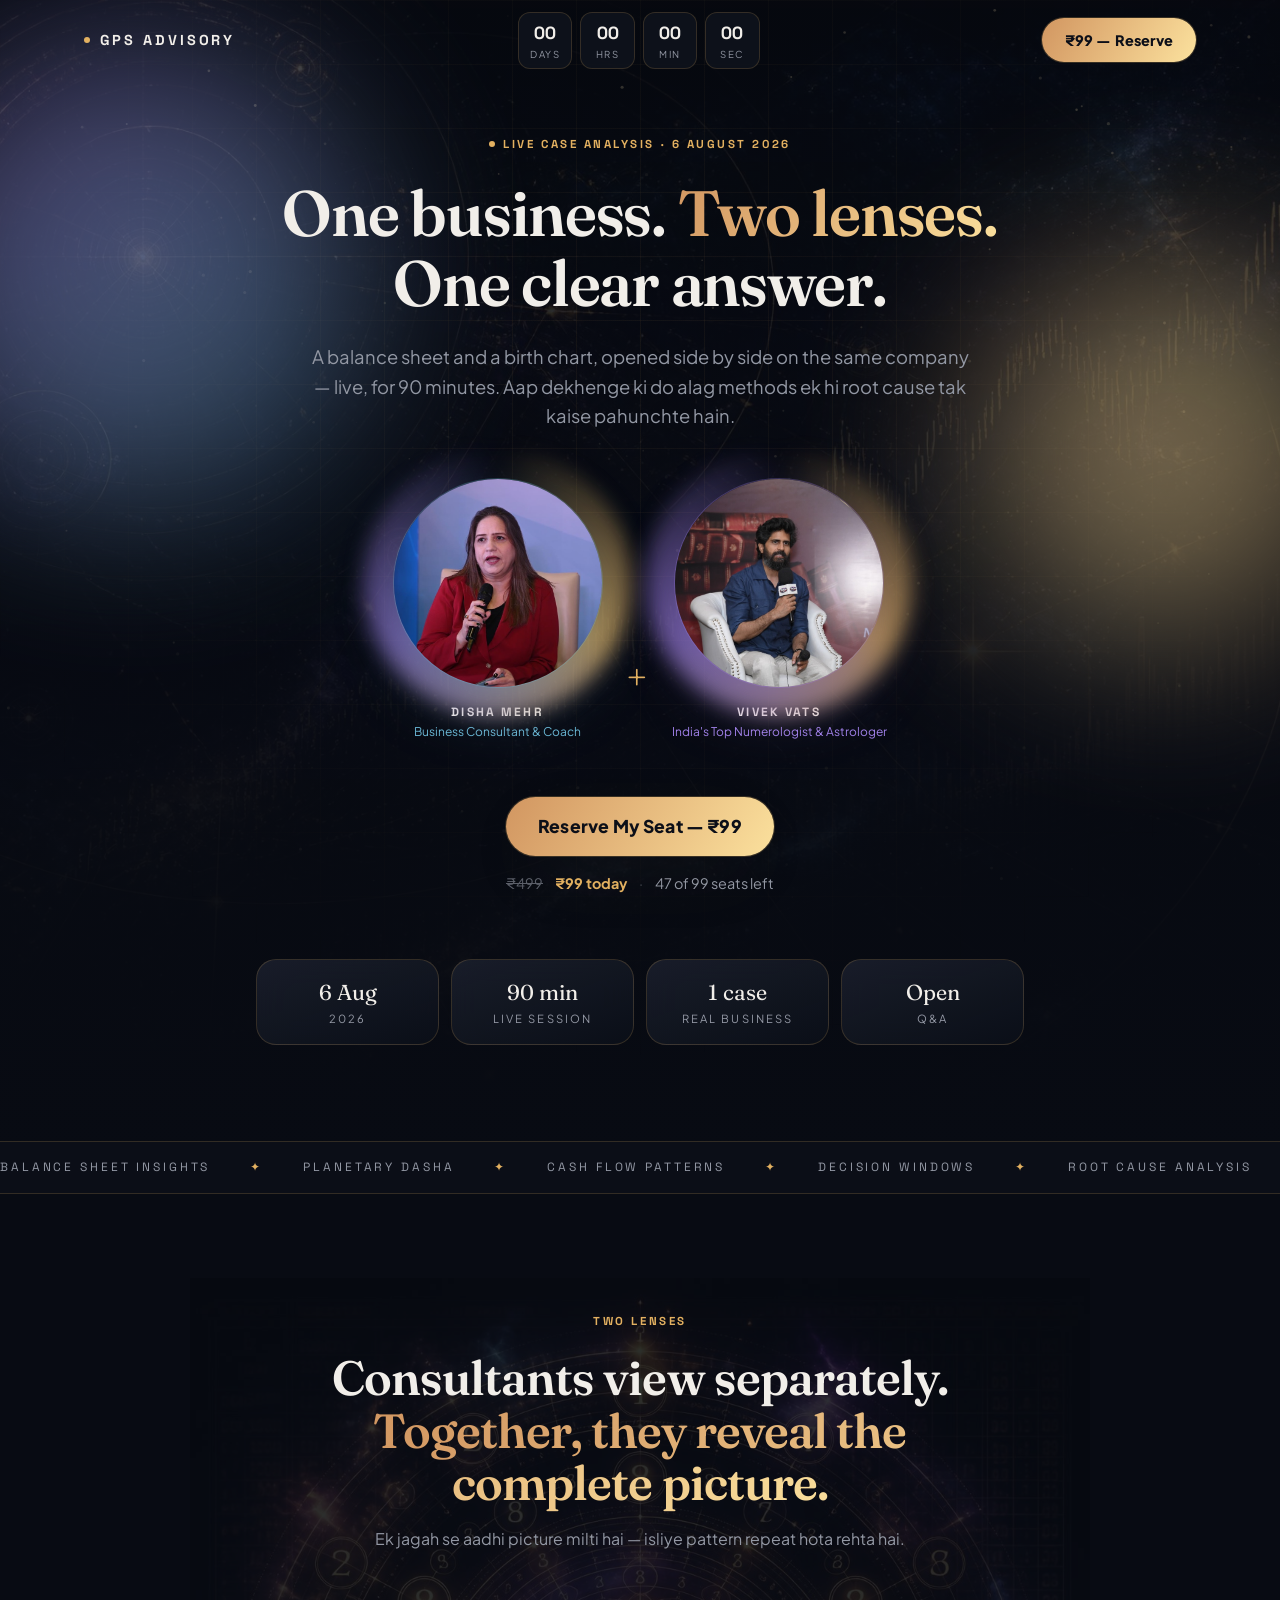
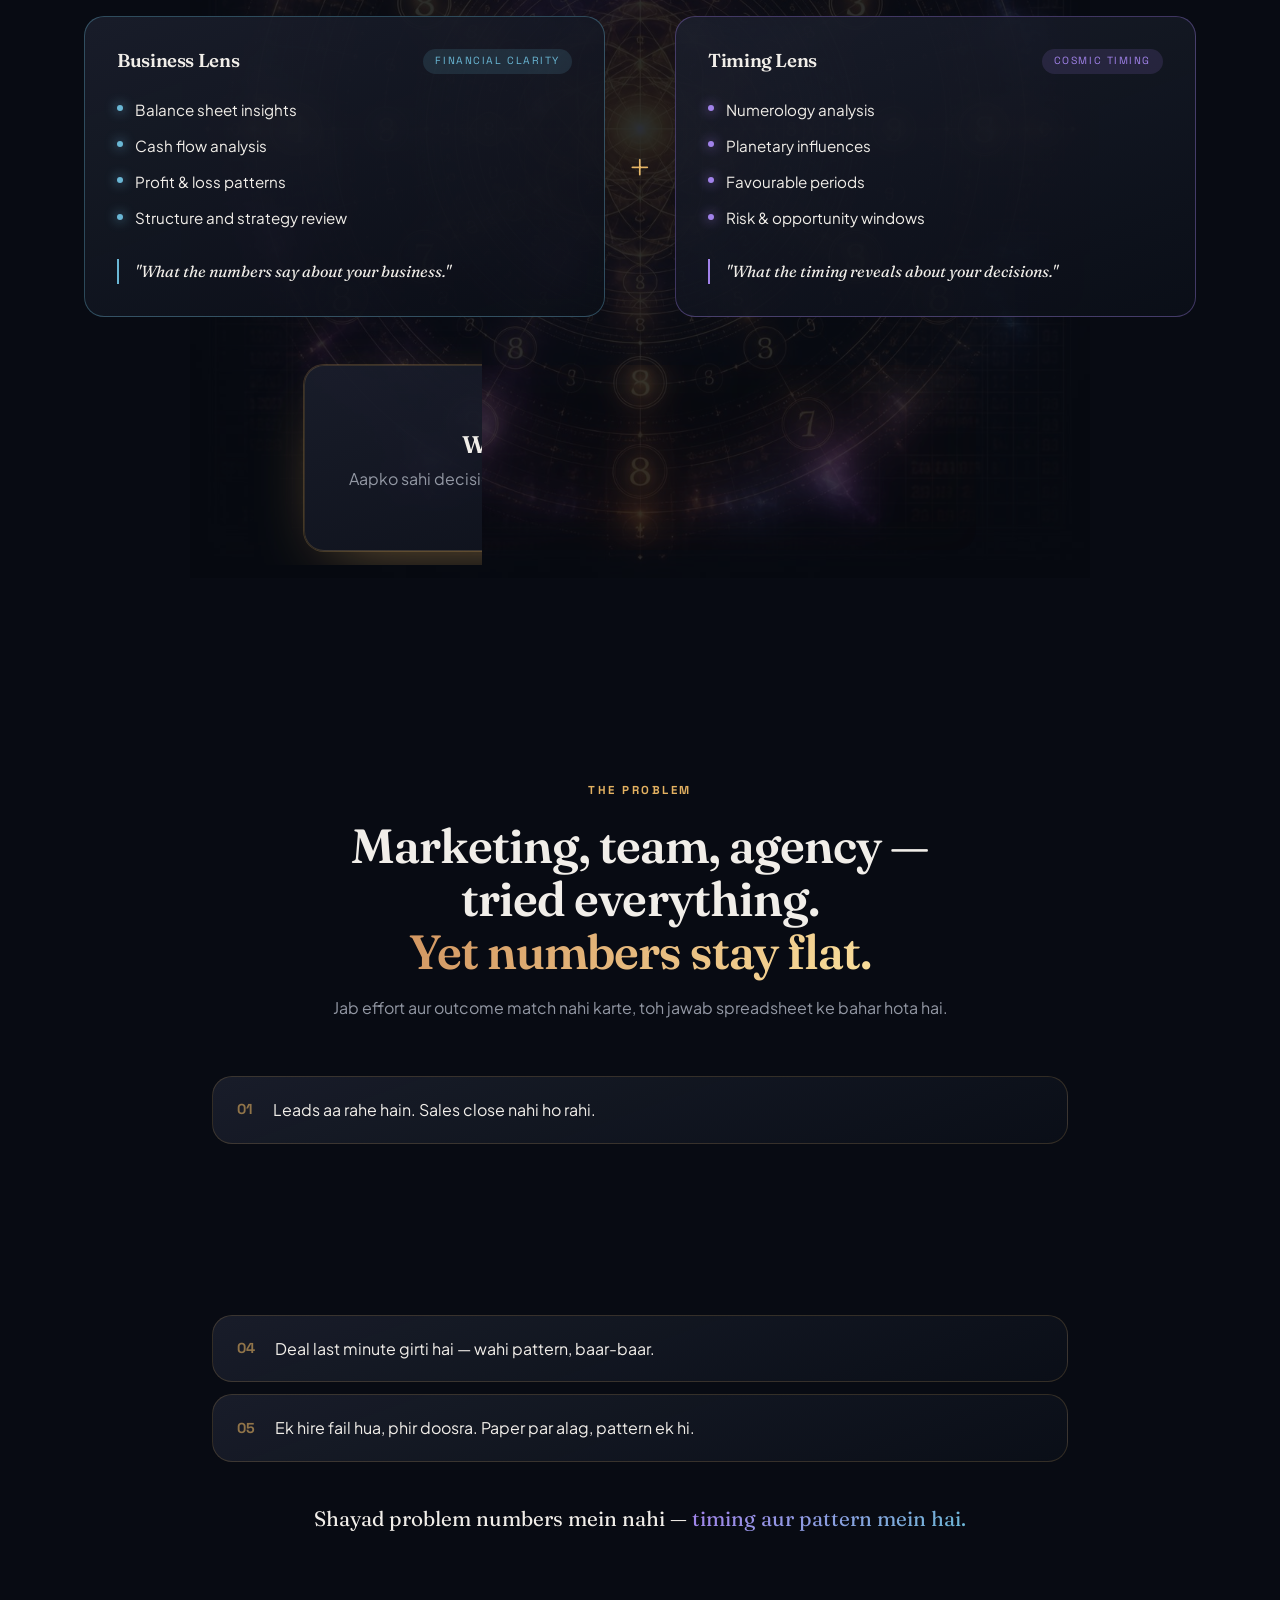
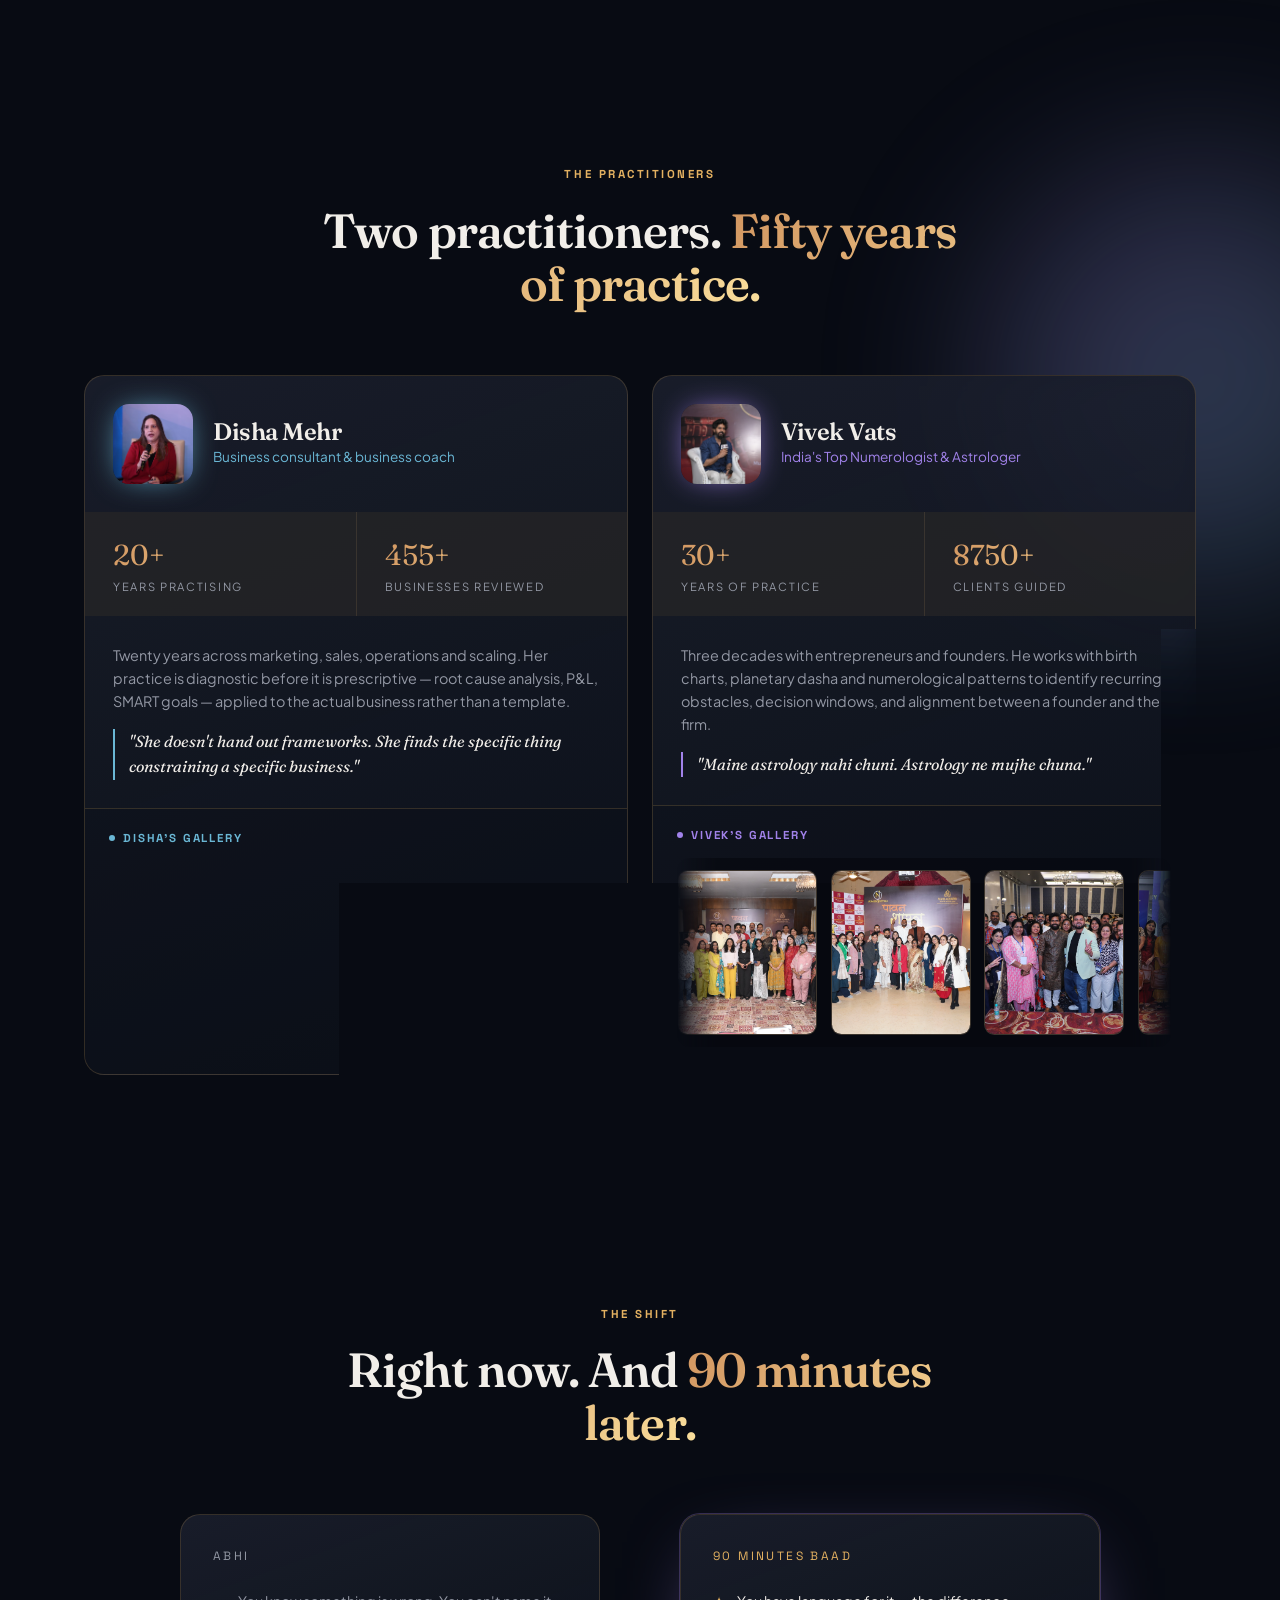
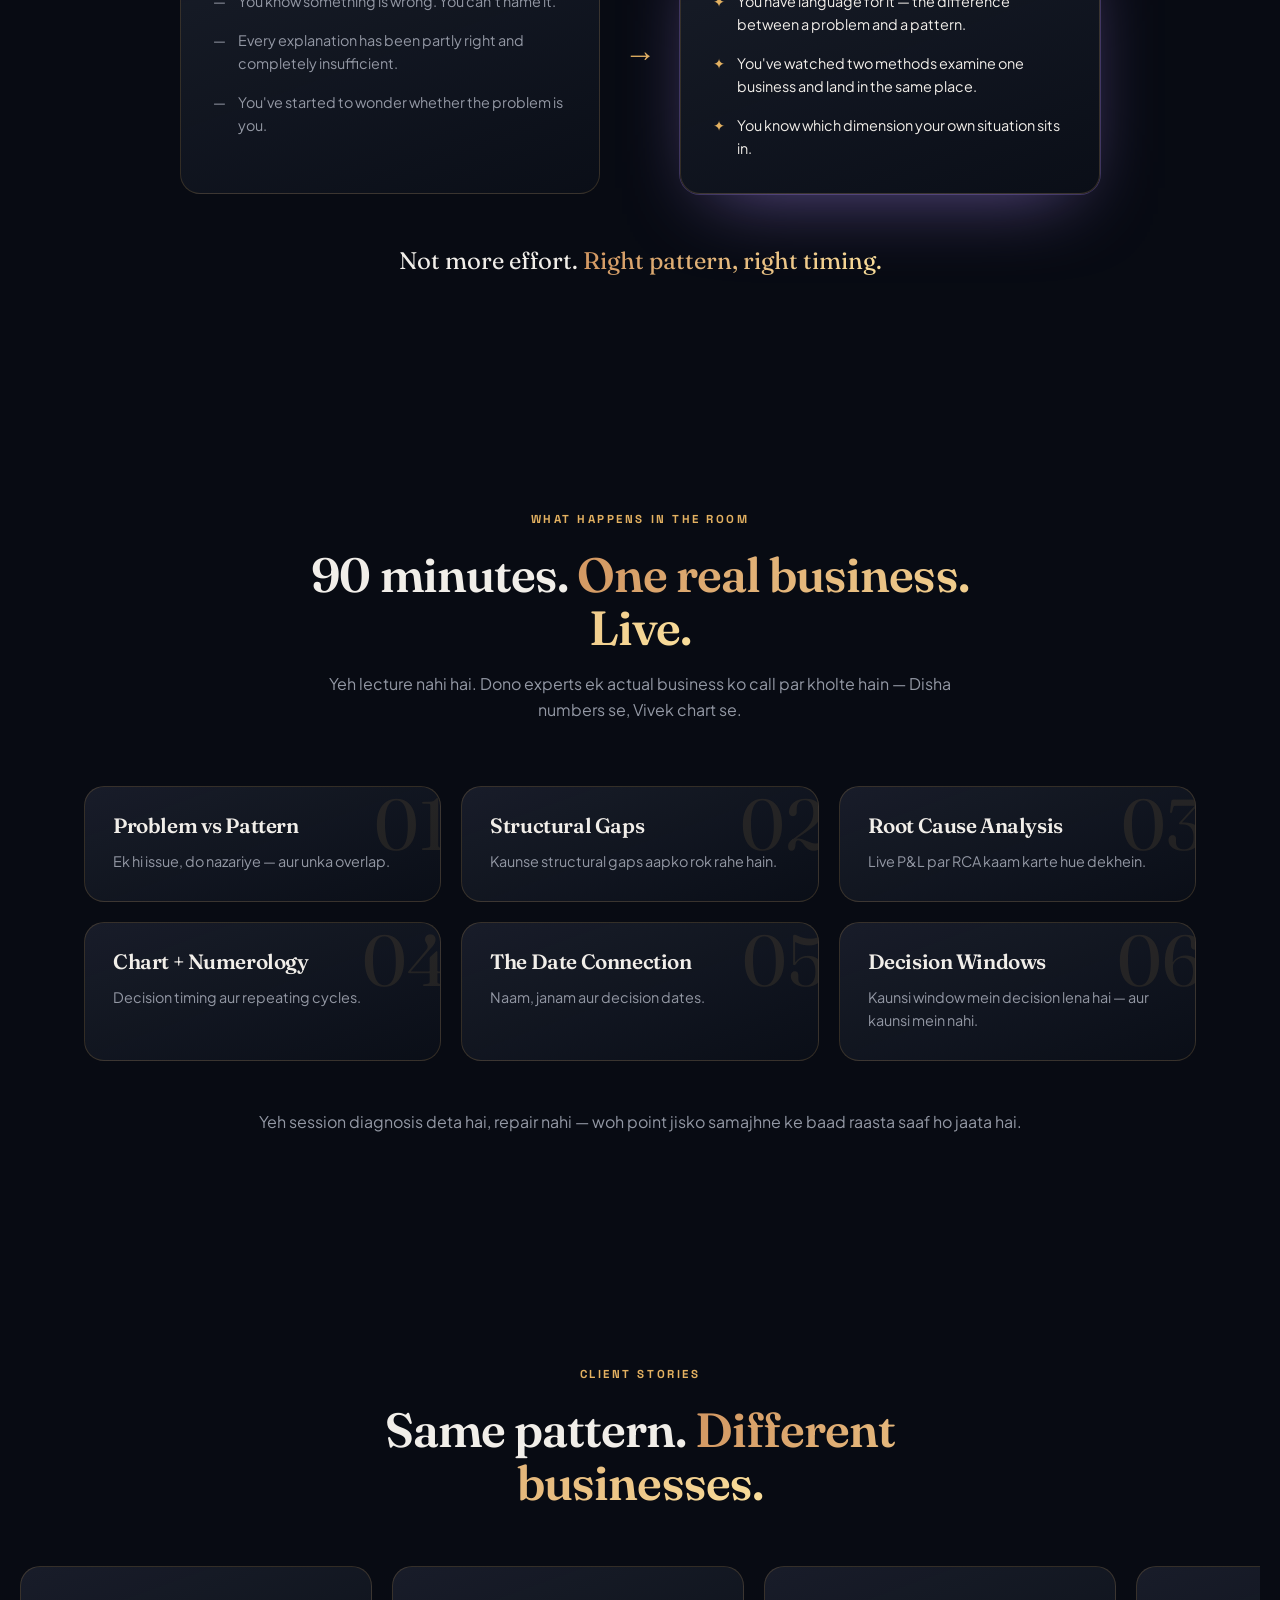
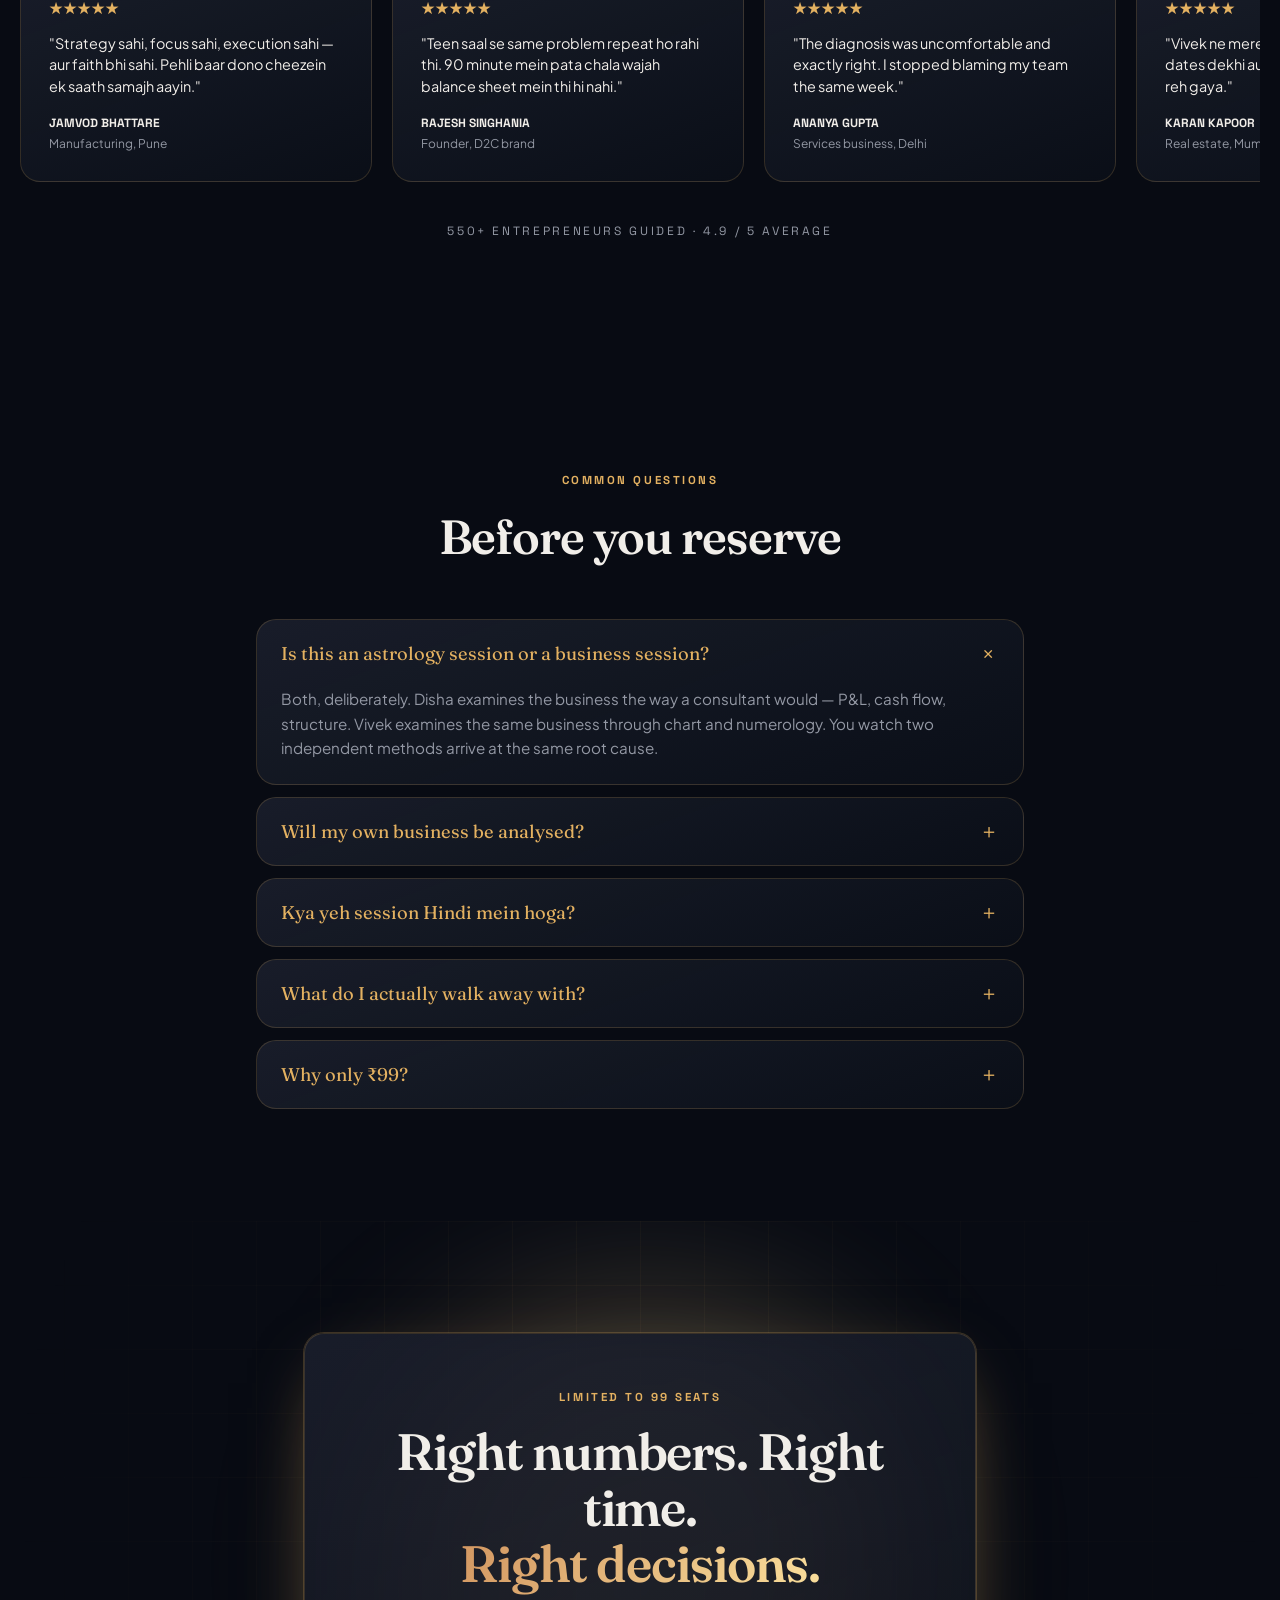
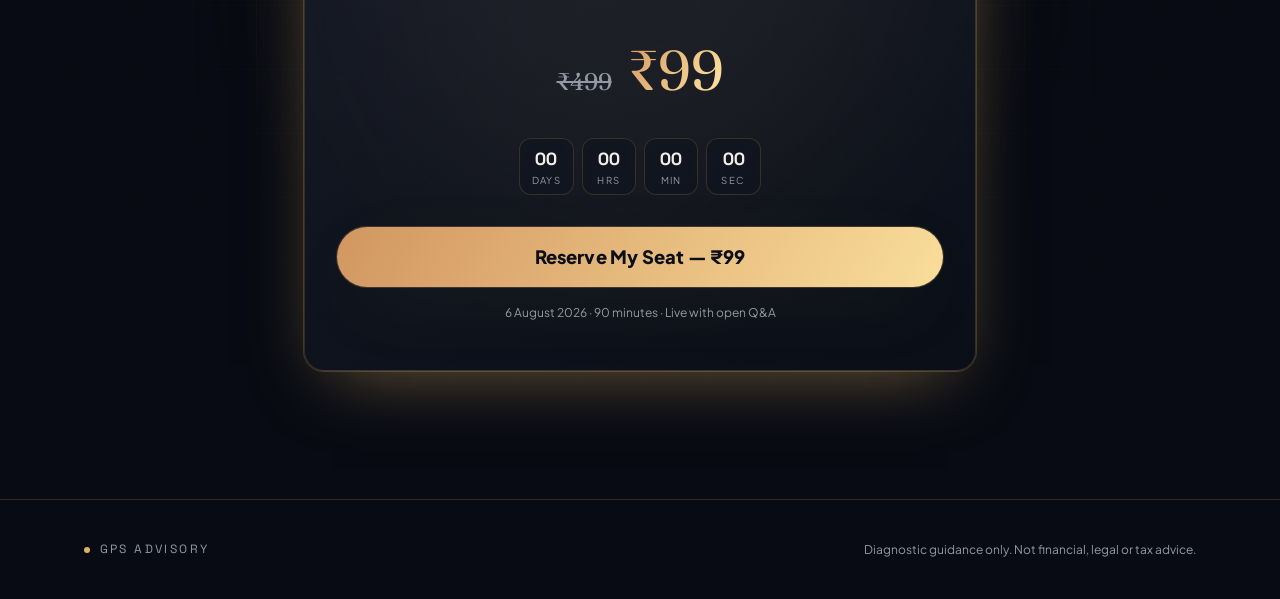
==== commit 368ad26b: "Update Disha Mehar to Disha Mehr" ====
--- a/index.html
+++ b/index.html
@@ -1,14 +1,17 @@
 <!DOCTYPE html>
 <html lang="en">
+
 <head>
   <meta charset="UTF-8">
   <meta name="viewport" content="width=device-width, initial-scale=1.0">
   <title>GPS Advisory — Live Case Analysis | Numbers & Cosmic Timing</title>
-  <meta name="description" content="A live 90-minute business case: a balance sheet and a birth chart examined side by side by Disha Sharma and Vivek Vats. 6 Aug 2026, ₹199.">
-  
+  <meta name="description"
+    content="A live 90-minute business case: a balance sheet and a birth chart examined side by side by Disha Sharma and Vivek Vats. 6 Aug 2026, ₹199.">
+
   <!-- OpenGraph Meta Tags -->
   <meta property="og:title" content="Live Case Analysis — Numbers & Cosmic Timing">
-  <meta property="og:description" content="Two practitioners. One real business. 90 minutes. Reserve your seat for ₹199.">
+  <meta property="og:description"
+    content="Two practitioners. One real business. 90 minutes. Reserve your seat for ₹199.">
   <meta property="og:type" content="website">
   <meta name="twitter:card" content="summary_large_image">
 
@@ -16,6 +19,7 @@
   <link rel="stylesheet" href="css/style.css">
   <link rel="stylesheet" href="css/responsive.css">
 </head>
+
 <body>
 
   <!-- Starfield Canvas Container -->
@@ -46,7 +50,8 @@
           <div class="countdown-lbl">sec</div>
         </div>
       </div>
-      <a href="https://rzp.io/l/placeholder" target="_blank" rel="noopener noreferrer" class="btn-gold header-cta-btn" style="padding: 0.6rem 1.4rem; font-size: 0.9rem;">
+      <a href="https://rzp.io/l/placeholder" target="_blank" rel="noopener noreferrer" class="btn-gold header-cta-btn"
+        style="padding: 0.6rem 1.4rem; font-size: 0.9rem;">
         ₹99 — Reserve
       </a>
     </div>
@@ -61,8 +66,11 @@
       <div class="hero-overlay"></div>
       <div class="grid-veil" style="position: absolute; inset: 0; pointer-events: none;"></div>
 
-      <div class="orb" style="background: var(--gradient-cosmic); width: 460px; height: 460px; top: 40px; left: -8%;"></div>
-      <div class="orb" style="background: var(--gradient-brass); width: 380px; height: 380px; top: 260px; right: -6%; animation-delay: -6s;"></div>
+      <div class="orb" style="background: var(--gradient-cosmic); width: 460px; height: 460px; top: 40px; left: -8%;">
+      </div>
+      <div class="orb"
+        style="background: var(--gradient-brass); width: 380px; height: 380px; top: 260px; right: -6%; animation-delay: -6s;">
+      </div>
 
       <div class="container reveal">
         <div class="eyebrow">
@@ -76,20 +84,22 @@
         </h1>
 
         <p class="hero-sub">
-          A balance sheet and a birth chart, opened side by side on the same company — live, for 90 minutes. Aap dekhenge ki do alag methods ek hi root cause tak kaise pahunchte hain.
+          A balance sheet and a birth chart, opened side by side on the same company — live, for 90 minutes. Aap
+          dekhenge ki do alag methods ek hi root cause tak kaise pahunchte hain.
         </p>
 
         <!-- Speakers Avatar Display -->
         <div class="speakers-row">
           <div class="speaker-card">
             <div class="speaker-img-wrap ring-halo">
-              <img src="assets/disha.png" alt="Disha Mehar" class="speaker-img" style="box-shadow: var(--glow-steel);">
-            </div>
-            <div class="speaker-name">Disha Mehar</div>
+              <img src="assets/disha.png" alt="Disha Mehr" class="speaker-img" style="box-shadow: var(--glow-steel);">
+            </div>
+            <div class="speaker-name">Disha Mehr</div>
             <div class="speaker-role" style="color: var(--steel);">Business Consultant &amp; Coach</div>
           </div>
 
-          <div style="font-family: var(--font-display); font-size: 2.5rem; color: var(--brass); padding-bottom: 2rem;">+</div>
+          <div style="font-family: var(--font-display); font-size: 2.5rem; color: var(--brass); padding-bottom: 2rem;">+
+          </div>
 
           <div class="speaker-card">
             <div class="speaker-img-wrap ring-halo">
@@ -102,10 +112,12 @@
 
         <!-- CTA & Seats Counter -->
         <div class="hero-cta-wrap">
-          <a href="https://rzp.io/l/placeholder" target="_blank" rel="noopener noreferrer" class="btn-gold" style="font-size: 1.1rem;">
+          <a href="https://rzp.io/l/placeholder" target="_blank" rel="noopener noreferrer" class="btn-gold"
+            style="font-size: 1.1rem;">
             Reserve My Seat — ₹99
           </a>
-          <div style="display: flex; align-items: center; gap: 0.75rem; font-size: 0.9rem; color: var(--muted-foreground);">
+          <div
+            style="display: flex; align-items: center; gap: 0.75rem; font-size: 0.9rem; color: var(--muted-foreground);">
             <span style="text-decoration: line-through; opacity: 0.6;">₹499</span>
             <span style="font-weight: 700; color: var(--brass);">₹99 today</span>
             <span style="opacity: 0.4;">·</span>
@@ -161,7 +173,8 @@
 
     <!-- TWO LENSES SECTION -->
     <section class="section">
-      <img src="assets/lens-glow.jpg" alt="" style="position: absolute; left: 50%; top: 50%; width: 900px; transform: translate(-50%, -50%); opacity: 0.15; pointer-events: none; mix-blend-mode: screen;">
+      <img src="assets/lens-glow.jpg" alt=""
+        style="position: absolute; left: 50%; top: 50%; width: 900px; transform: translate(-50%, -50%); opacity: 0.15; pointer-events: none; mix-blend-mode: screen;">
       <div class="container">
         <div class="section-head reveal">
           <div class="eyebrow">Two lenses</div>
@@ -176,40 +189,57 @@
           <div class="panel lens-card reveal" style="border-color: color-mix(in oklab, var(--steel) 35%, transparent);">
             <div class="lens-card-head">
               <h3>Business Lens</h3>
-              <span class="lens-tag" style="color: var(--steel); background: color-mix(in oklab, var(--steel) 14%, transparent);">Financial clarity</span>
+              <span class="lens-tag"
+                style="color: var(--steel); background: color-mix(in oklab, var(--steel) 14%, transparent);">Financial
+                clarity</span>
             </div>
             <ul class="lens-list">
-              <li><span class="lens-dot" style="background: var(--steel); box-shadow: 0 0 12px var(--steel);"></span> Balance sheet insights</li>
-              <li><span class="lens-dot" style="background: var(--steel); box-shadow: 0 0 12px var(--steel);"></span> Cash flow analysis</li>
-              <li><span class="lens-dot" style="background: var(--steel); box-shadow: 0 0 12px var(--steel);"></span> Profit &amp; loss patterns</li>
-              <li><span class="lens-dot" style="background: var(--steel); box-shadow: 0 0 12px var(--steel);"></span> Structure and strategy review</li>
+              <li><span class="lens-dot" style="background: var(--steel); box-shadow: 0 0 12px var(--steel);"></span>
+                Balance sheet insights</li>
+              <li><span class="lens-dot" style="background: var(--steel); box-shadow: 0 0 12px var(--steel);"></span>
+                Cash flow analysis</li>
+              <li><span class="lens-dot" style="background: var(--steel); box-shadow: 0 0 12px var(--steel);"></span>
+                Profit &amp; loss patterns</li>
+              <li><span class="lens-dot" style="background: var(--steel); box-shadow: 0 0 12px var(--steel);"></span>
+                Structure and strategy review</li>
             </ul>
             <p class="lens-quote" style="border-color: var(--steel);">"What the numbers say about your business."</p>
           </div>
 
           <div style="display: flex; align-items: center; justify-content: center;">
-            <span style="font-family: var(--font-display); font-size: 2.5rem; color: var(--brass); animation: float-y 4s ease-in-out infinite;">+</span>
-          </div>
-
-          <div class="panel lens-card reveal" style="border-color: color-mix(in oklab, var(--violet) 35%, transparent);">
+            <span
+              style="font-family: var(--font-display); font-size: 2.5rem; color: var(--brass); animation: float-y 4s ease-in-out infinite;">+</span>
+          </div>
+
+          <div class="panel lens-card reveal"
+            style="border-color: color-mix(in oklab, var(--violet) 35%, transparent);">
             <div class="lens-card-head">
               <h3>Timing Lens</h3>
-              <span class="lens-tag" style="color: var(--violet); background: color-mix(in oklab, var(--violet) 14%, transparent);">Cosmic timing</span>
+              <span class="lens-tag"
+                style="color: var(--violet); background: color-mix(in oklab, var(--violet) 14%, transparent);">Cosmic
+                timing</span>
             </div>
             <ul class="lens-list">
-              <li><span class="lens-dot" style="background: var(--violet); box-shadow: 0 0 12px var(--violet);"></span> Numerology analysis</li>
-              <li><span class="lens-dot" style="background: var(--violet); box-shadow: 0 0 12px var(--violet);"></span> Planetary influences</li>
-              <li><span class="lens-dot" style="background: var(--violet); box-shadow: 0 0 12px var(--violet);"></span> Favourable periods</li>
-              <li><span class="lens-dot" style="background: var(--violet); box-shadow: 0 0 12px var(--violet);"></span> Risk &amp; opportunity windows</li>
+              <li><span class="lens-dot" style="background: var(--violet); box-shadow: 0 0 12px var(--violet);"></span>
+                Numerology analysis</li>
+              <li><span class="lens-dot" style="background: var(--violet); box-shadow: 0 0 12px var(--violet);"></span>
+                Planetary influences</li>
+              <li><span class="lens-dot" style="background: var(--violet); box-shadow: 0 0 12px var(--violet);"></span>
+                Favourable periods</li>
+              <li><span class="lens-dot" style="background: var(--violet); box-shadow: 0 0 12px var(--violet);"></span>
+                Risk &amp; opportunity windows</li>
             </ul>
-            <p class="lens-quote" style="border-color: var(--violet);">"What the timing reveals about your decisions."</p>
-          </div>
-        </div>
-
-        <div class="panel glow-brass reveal" style="max-width: 42rem; margin: 3rem auto 0; padding: 2rem; text-align: center;">
+            <p class="lens-quote" style="border-color: var(--violet);">"What the timing reveals about your decisions."
+            </p>
+          </div>
+        </div>
+
+        <div class="panel glow-brass reveal"
+          style="max-width: 42rem; margin: 3rem auto 0; padding: 2rem; text-align: center;">
           <div class="eyebrow">Same answer</div>
           <h3 style="font-size: 1.5rem; margin-top: 0.5rem;">When numbers and timing align</h3>
-          <p style="margin-top: 0.5rem; color: var(--muted-foreground);">Aapko sahi decision, sahi waqt par lena aata hai. Yahi 90 minutes ka pura point hai.</p>
+          <p style="margin-top: 0.5rem; color: var(--muted-foreground);">Aapko sahi decision, sahi waqt par lena aata
+            hai. Yahi 90 minutes ka pura point hai.</p>
         </div>
       </div>
     </section>
@@ -249,7 +279,8 @@
           </li>
         </ul>
 
-        <div class="reveal" style="text-align: center; margin-top: 2.5rem; font-family: var(--font-display); font-size: 1.3rem;">
+        <div class="reveal"
+          style="text-align: center; margin-top: 2.5rem; font-family: var(--font-display); font-size: 1.3rem;">
           Shayad problem numbers mein nahi — <span class="text-cosmic-gradient">timing aur pattern mein hai.</span>
         </div>
       </div>
@@ -257,7 +288,9 @@
 
     <!-- EXPERTS SECTION -->
     <section class="section">
-      <div class="orb" style="background: var(--gradient-cosmic); width: 420px; height: 420px; top: 120px; right: -10%; opacity: 0.28;"></div>
+      <div class="orb"
+        style="background: var(--gradient-cosmic); width: 420px; height: 420px; top: 120px; right: -10%; opacity: 0.28;">
+      </div>
       <div class="container">
         <div class="section-head reveal">
           <div class="eyebrow">The practitioners</div>
@@ -267,28 +300,34 @@
         </div>
 
         <div class="experts-grid">
-          <!-- Disha Mehar -->
+          <!-- Disha Mehr -->
           <article class="panel panel-lift expert-card reveal">
             <div class="expert-head">
-              <img src="assets/disha.png" alt="Disha Mehar" class="expert-avatar" style="box-shadow: 0 0 30px -8px var(--steel);">
+              <img src="assets/disha.png" alt="Disha Mehr" class="expert-avatar"
+                style="box-shadow: 0 0 30px -8px var(--steel);">
               <div>
-                <h3 style="font-size: 1.5rem;">Disha Mehar</h3>
+                <h3 style="font-size: 1.5rem;">Disha Mehr</h3>
                 <p style="font-size: 0.85rem; color: var(--steel);">Business consultant &amp; business coach</p>
               </div>
             </div>
             <div class="expert-stats">
               <div class="expert-stat-box">
-                <div class="stat-val text-brass-gradient"><span class="count-up" data-target="20" data-suffix="+">20+</span></div>
+                <div class="stat-val text-brass-gradient"><span class="count-up" data-target="20"
+                    data-suffix="+">20+</span></div>
                 <div class="stat-lbl">Years practising</div>
               </div>
               <div class="expert-stat-box">
-                <div class="stat-val text-brass-gradient"><span class="count-up" data-target="500" data-suffix="+">500+</span></div>
+                <div class="stat-val text-brass-gradient"><span class="count-up" data-target="500"
+                    data-suffix="+">500+</span></div>
                 <div class="stat-lbl">Businesses reviewed</div>
               </div>
             </div>
             <div class="expert-body">
-              <p style="font-size: 0.9rem; color: var(--muted-foreground);">Twenty years across marketing, sales, operations and scaling. Her practice is diagnostic before it is prescriptive — root cause analysis, P&amp;L, SMART goals — applied to the actual business rather than a template.</p>
-              <p style="margin-top: 1rem; border-left: 2px solid var(--steel); padding-left: 0.85rem; font-family: var(--font-display); font-style: italic;">
+              <p style="font-size: 0.9rem; color: var(--muted-foreground);">Twenty years across marketing, sales,
+                operations and scaling. Her practice is diagnostic before it is prescriptive — root cause analysis,
+                P&amp;L, SMART goals — applied to the actual business rather than a template.</p>
+              <p
+                style="margin-top: 1rem; border-left: 2px solid var(--steel); padding-left: 0.85rem; font-family: var(--font-display); font-style: italic;">
                 "She doesn't hand out frameworks. She finds the specific thing constraining a specific business."
               </p>
             </div>
@@ -300,36 +339,84 @@
                   <span class="eyebrow-dot" style="background: var(--steel);"></span>
                   Disha's Gallery
                 </span>
-                <span class="gallery-badge" style="color: var(--steel);">Continuous Scroll ✦</span>
+                <span class="gallery-badge" style="color: var(--steel);"></span>
               </div>
               <div class="gallery-marquee-wrap">
                 <div class="gallery-marquee-track scroll-left">
                   <!-- Set 1 -->
-                  <div class="gallery-img-card"><img src="Disha images -20260727T133427Z-1-001/Disha images/IMG-20260725-WA0018.jpg" alt="Disha Session 1" loading="lazy"></div>
-                  <div class="gallery-img-card"><img src="Disha images -20260727T133427Z-1-001/Disha images/IMG-20260725-WA0019.jpg" alt="Disha Session 2" loading="lazy"></div>
-                  <div class="gallery-img-card"><img src="Disha images -20260727T133427Z-1-001/Disha images/IMG-20260725-WA0021.jpg" alt="Disha Session 3" loading="lazy"></div>
-                  <div class="gallery-img-card"><img src="Disha images -20260727T133427Z-1-001/Disha images/IMG-20260725-WA0022.jpg" alt="Disha Session 4" loading="lazy"></div>
-                  <div class="gallery-img-card"><img src="Disha images -20260727T133427Z-1-001/Disha images/IMG-20260725-WA0023.jpg" alt="Disha Session 5" loading="lazy"></div>
-                  <div class="gallery-img-card"><img src="Disha images -20260727T133427Z-1-001/Disha images/IMG-20260725-WA0024.jpg" alt="Disha Session 6" loading="lazy"></div>
-                  <div class="gallery-img-card"><img src="Disha images -20260727T133427Z-1-001/Disha images/IMG-20260725-WA0026.jpg" alt="Disha Session 7" loading="lazy"></div>
-                  <div class="gallery-img-card"><img src="Disha images -20260727T133427Z-1-001/Disha images/IMG-20260725-WA0027.jpg" alt="Disha Session 8" loading="lazy"></div>
-                  <div class="gallery-img-card"><img src="Disha images -20260727T133427Z-1-001/Disha images/IMG-20260725-WA0028.jpg" alt="Disha Session 9" loading="lazy"></div>
-                  <div class="gallery-img-card"><img src="Disha images -20260727T133427Z-1-001/Disha images/IMG-20260725-WA0030.jpg" alt="Disha Session 10" loading="lazy"></div>
-                  <div class="gallery-img-card"><img src="Disha images -20260727T133427Z-1-001/Disha images/IMG-20260725-WA0032.jpg" alt="Disha Session 11" loading="lazy"></div>
-                  <div class="gallery-img-card"><img src="Disha images -20260727T133427Z-1-001/Disha images/IMG-20260725-WA0033.jpg" alt="Disha Session 12" loading="lazy"></div>
+                  <div class="gallery-img-card"><img
+                      src="Disha images -20260727T133427Z-1-001/Disha images/IMG-20260725-WA0018.jpg"
+                      alt="Disha Session 1" loading="lazy"></div>
+                  <div class="gallery-img-card"><img
+                      src="Disha images -20260727T133427Z-1-001/Disha images/IMG-20260725-WA0019.jpg"
+                      alt="Disha Session 2" loading="lazy"></div>
+                  <div class="gallery-img-card"><img
+                      src="Disha images -20260727T133427Z-1-001/Disha images/IMG-20260725-WA0021.jpg"
+                      alt="Disha Session 3" loading="lazy"></div>
+                  <div class="gallery-img-card"><img
+                      src="Disha images -20260727T133427Z-1-001/Disha images/IMG-20260725-WA0022.jpg"
+                      alt="Disha Session 4" loading="lazy"></div>
+                  <div class="gallery-img-card"><img
+                      src="Disha images -20260727T133427Z-1-001/Disha images/IMG-20260725-WA0023.jpg"
+                      alt="Disha Session 5" loading="lazy"></div>
+                  <div class="gallery-img-card"><img
+                      src="Disha images -20260727T133427Z-1-001/Disha images/IMG-20260725-WA0024.jpg"
+                      alt="Disha Session 6" loading="lazy"></div>
+                  <div class="gallery-img-card"><img
+                      src="Disha images -20260727T133427Z-1-001/Disha images/IMG-20260725-WA0026.jpg"
+                      alt="Disha Session 7" loading="lazy"></div>
+                  <div class="gallery-img-card"><img
+                      src="Disha images -20260727T133427Z-1-001/Disha images/IMG-20260725-WA0027.jpg"
+                      alt="Disha Session 8" loading="lazy"></div>
+                  <div class="gallery-img-card"><img
+                      src="Disha images -20260727T133427Z-1-001/Disha images/IMG-20260725-WA0028.jpg"
+                      alt="Disha Session 9" loading="lazy"></div>
+                  <div class="gallery-img-card"><img
+                      src="Disha images -20260727T133427Z-1-001/Disha images/IMG-20260725-WA0030.jpg"
+                      alt="Disha Session 10" loading="lazy"></div>
+                  <div class="gallery-img-card"><img
+                      src="Disha images -20260727T133427Z-1-001/Disha images/IMG-20260725-WA0032.jpg"
+                      alt="Disha Session 11" loading="lazy"></div>
+                  <div class="gallery-img-card"><img
+                      src="Disha images -20260727T133427Z-1-001/Disha images/IMG-20260725-WA0033.jpg"
+                      alt="Disha Session 12" loading="lazy"></div>
                   <!-- Set 2 (Duplicate for infinite seamless loop) -->
-                  <div class="gallery-img-card"><img src="Disha images -20260727T133427Z-1-001/Disha images/IMG-20260725-WA0018.jpg" alt="Disha Session 1" loading="lazy"></div>
-                  <div class="gallery-img-card"><img src="Disha images -20260727T133427Z-1-001/Disha images/IMG-20260725-WA0019.jpg" alt="Disha Session 2" loading="lazy"></div>
-                  <div class="gallery-img-card"><img src="Disha images -20260727T133427Z-1-001/Disha images/IMG-20260725-WA0021.jpg" alt="Disha Session 3" loading="lazy"></div>
-                  <div class="gallery-img-card"><img src="Disha images -20260727T133427Z-1-001/Disha images/IMG-20260725-WA0022.jpg" alt="Disha Session 4" loading="lazy"></div>
-                  <div class="gallery-img-card"><img src="Disha images -20260727T133427Z-1-001/Disha images/IMG-20260725-WA0023.jpg" alt="Disha Session 5" loading="lazy"></div>
-                  <div class="gallery-img-card"><img src="Disha images -20260727T133427Z-1-001/Disha images/IMG-20260725-WA0024.jpg" alt="Disha Session 6" loading="lazy"></div>
-                  <div class="gallery-img-card"><img src="Disha images -20260727T133427Z-1-001/Disha images/IMG-20260725-WA0026.jpg" alt="Disha Session 7" loading="lazy"></div>
-                  <div class="gallery-img-card"><img src="Disha images -20260727T133427Z-1-001/Disha images/IMG-20260725-WA0027.jpg" alt="Disha Session 8" loading="lazy"></div>
-                  <div class="gallery-img-card"><img src="Disha images -20260727T133427Z-1-001/Disha images/IMG-20260725-WA0028.jpg" alt="Disha Session 9" loading="lazy"></div>
-                  <div class="gallery-img-card"><img src="Disha images -20260727T133427Z-1-001/Disha images/IMG-20260725-WA0030.jpg" alt="Disha Session 10" loading="lazy"></div>
-                  <div class="gallery-img-card"><img src="Disha images -20260727T133427Z-1-001/Disha images/IMG-20260725-WA0032.jpg" alt="Disha Session 11" loading="lazy"></div>
-                  <div class="gallery-img-card"><img src="Disha images -20260727T133427Z-1-001/Disha images/IMG-20260725-WA0033.jpg" alt="Disha Session 12" loading="lazy"></div>
+                  <div class="gallery-img-card"><img
+                      src="Disha images -20260727T133427Z-1-001/Disha images/IMG-20260725-WA0018.jpg"
+                      alt="Disha Session 1" loading="lazy"></div>
+                  <div class="gallery-img-card"><img
+                      src="Disha images -20260727T133427Z-1-001/Disha images/IMG-20260725-WA0019.jpg"
+                      alt="Disha Session 2" loading="lazy"></div>
+                  <div class="gallery-img-card"><img
+                      src="Disha images -20260727T133427Z-1-001/Disha images/IMG-20260725-WA0021.jpg"
+                      alt="Disha Session 3" loading="lazy"></div>
+                  <div class="gallery-img-card"><img
+                      src="Disha images -20260727T133427Z-1-001/Disha images/IMG-20260725-WA0022.jpg"
+                      alt="Disha Session 4" loading="lazy"></div>
+                  <div class="gallery-img-card"><img
+                      src="Disha images -20260727T133427Z-1-001/Disha images/IMG-20260725-WA0023.jpg"
+                      alt="Disha Session 5" loading="lazy"></div>
+                  <div class="gallery-img-card"><img
+                      src="Disha images -20260727T133427Z-1-001/Disha images/IMG-20260725-WA0024.jpg"
+                      alt="Disha Session 6" loading="lazy"></div>
+                  <div class="gallery-img-card"><img
+                      src="Disha images -20260727T133427Z-1-001/Disha images/IMG-20260725-WA0026.jpg"
+                      alt="Disha Session 7" loading="lazy"></div>
+                  <div class="gallery-img-card"><img
+                      src="Disha images -20260727T133427Z-1-001/Disha images/IMG-20260725-WA0027.jpg"
+                      alt="Disha Session 8" loading="lazy"></div>
+                  <div class="gallery-img-card"><img
+                      src="Disha images -20260727T133427Z-1-001/Disha images/IMG-20260725-WA0028.jpg"
+                      alt="Disha Session 9" loading="lazy"></div>
+                  <div class="gallery-img-card"><img
+                      src="Disha images -20260727T133427Z-1-001/Disha images/IMG-20260725-WA0030.jpg"
+                      alt="Disha Session 10" loading="lazy"></div>
+                  <div class="gallery-img-card"><img
+                      src="Disha images -20260727T133427Z-1-001/Disha images/IMG-20260725-WA0032.jpg"
+                      alt="Disha Session 11" loading="lazy"></div>
+                  <div class="gallery-img-card"><img
+                      src="Disha images -20260727T133427Z-1-001/Disha images/IMG-20260725-WA0033.jpg"
+                      alt="Disha Session 12" loading="lazy"></div>
                 </div>
               </div>
             </div>
@@ -338,7 +425,8 @@
           <!-- Vivek Vats -->
           <article class="panel panel-lift expert-card reveal">
             <div class="expert-head">
-              <img src="assets/vivek.png" alt="Vivek Vats" class="expert-avatar" style="box-shadow: 0 0 30px -8px var(--violet);">
+              <img src="assets/vivek.png" alt="Vivek Vats" class="expert-avatar"
+                style="box-shadow: 0 0 30px -8px var(--violet);">
               <div>
                 <h3 style="font-size: 1.5rem;">Vivek Vats</h3>
                 <p style="font-size: 0.85rem; color: var(--violet);">India's Top Numerologist &amp; Astrologer</p>
@@ -346,17 +434,22 @@
             </div>
             <div class="expert-stats">
               <div class="expert-stat-box">
-                <div class="stat-val text-brass-gradient"><span class="count-up" data-target="30" data-suffix="+">30+</span></div>
+                <div class="stat-val text-brass-gradient"><span class="count-up" data-target="30"
+                    data-suffix="+">30+</span></div>
                 <div class="stat-lbl">Years of practice</div>
               </div>
               <div class="expert-stat-box">
-                <div class="stat-val text-brass-gradient"><span class="count-up" data-target="10000" data-suffix="+">10000+</span></div>
+                <div class="stat-val text-brass-gradient"><span class="count-up" data-target="10000"
+                    data-suffix="+">10000+</span></div>
                 <div class="stat-lbl">Clients guided</div>
               </div>
             </div>
             <div class="expert-body">
-              <p style="font-size: 0.9rem; color: var(--muted-foreground);">Three decades with entrepreneurs and founders. He works with birth charts, planetary dasha and numerological patterns to identify recurring obstacles, decision windows, and alignment between a founder and the firm.</p>
-              <p style="margin-top: 1rem; border-left: 2px solid var(--violet); padding-left: 0.85rem; font-family: var(--font-display); font-style: italic;">
+              <p style="font-size: 0.9rem; color: var(--muted-foreground);">Three decades with entrepreneurs and
+                founders. He works with birth charts, planetary dasha and numerological patterns to identify recurring
+                obstacles, decision windows, and alignment between a founder and the firm.</p>
+              <p
+                style="margin-top: 1rem; border-left: 2px solid var(--violet); padding-left: 0.85rem; font-family: var(--font-display); font-style: italic;">
                 "Maine astrology nahi chuni. Astrology ne mujhe chuna."
               </p>
             </div>
@@ -368,38 +461,64 @@
                   <span class="eyebrow-dot" style="background: var(--violet);"></span>
                   Vivek's Gallery
                 </span>
-                <span class="gallery-badge" style="color: var(--violet);">Continuous Scroll ✦</span>
+                <span class="gallery-badge" style="color: var(--violet);"></span>
               </div>
               <div class="gallery-marquee-wrap">
                 <div class="gallery-marquee-track scroll-right">
                   <!-- Set 1 -->
-                  <div class="gallery-img-card"><img src="vivek galary/gallery-5.jpg" alt="Vivek Event 5" loading="lazy"></div>
-                  <div class="gallery-img-card"><img src="vivek galary/gallery-6.jpg" alt="Vivek Event 6" loading="lazy"></div>
-                  <div class="gallery-img-card"><img src="vivek galary/gallery-7.jpg" alt="Vivek Event 7" loading="lazy"></div>
-                  <div class="gallery-img-card"><img src="vivek galary/gallery-8.jpg" alt="Vivek Event 8" loading="lazy"></div>
-                  <div class="gallery-img-card"><img src="vivek galary/gallery-9.jpg" alt="Vivek Event 9" loading="lazy"></div>
-                  <div class="gallery-img-card"><img src="vivek galary/gallery-10.jpg" alt="Vivek Event 10" loading="lazy"></div>
-                  <div class="gallery-img-card"><img src="vivek galary/gallery-11.jpg" alt="Vivek Event 11" loading="lazy"></div>
-                  <div class="gallery-img-card"><img src="vivek galary/gallery-12.jpg" alt="Vivek Event 12" loading="lazy"></div>
-                  <div class="gallery-img-card"><img src="vivek galary/gallery-13.jpg" alt="Vivek Event 13" loading="lazy"></div>
-                  <div class="gallery-img-card"><img src="vivek galary/gallery-14.jpg" alt="Vivek Event 14" loading="lazy"></div>
-                  <div class="gallery-img-card"><img src="vivek galary/gallery-15.jpg" alt="Vivek Event 15" loading="lazy"></div>
-                  <div class="gallery-img-card"><img src="vivek galary/gallery-16.jpg" alt="Vivek Event 16" loading="lazy"></div>
-                  <div class="gallery-img-card"><img src="vivek galary/gallery-17.jpeg" alt="Vivek Event 17" loading="lazy"></div>
+                  <div class="gallery-img-card"><img src="vivek galary/gallery-5.jpg" alt="Vivek Event 5"
+                      loading="lazy"></div>
+                  <div class="gallery-img-card"><img src="vivek galary/gallery-6.jpg" alt="Vivek Event 6"
+                      loading="lazy"></div>
+                  <div class="gallery-img-card"><img src="vivek galary/gallery-7.jpg" alt="Vivek Event 7"
+                      loading="lazy"></div>
+                  <div class="gallery-img-card"><img src="vivek galary/gallery-8.jpg" alt="Vivek Event 8"
+                      loading="lazy"></div>
+                  <div class="gallery-img-card"><img src="vivek galary/gallery-9.jpg" alt="Vivek Event 9"
+                      loading="lazy"></div>
+                  <div class="gallery-img-card"><img src="vivek galary/gallery-10.jpg" alt="Vivek Event 10"
+                      loading="lazy"></div>
+                  <div class="gallery-img-card"><img src="vivek galary/gallery-11.jpg" alt="Vivek Event 11"
+                      loading="lazy"></div>
+                  <div class="gallery-img-card"><img src="vivek galary/gallery-12.jpg" alt="Vivek Event 12"
+                      loading="lazy"></div>
+                  <div class="gallery-img-card"><img src="vivek galary/gallery-13.jpg" alt="Vivek Event 13"
+                      loading="lazy"></div>
+                  <div class="gallery-img-card"><img src="vivek galary/gallery-14.jpg" alt="Vivek Event 14"
+                      loading="lazy"></div>
+                  <div class="gallery-img-card"><img src="vivek galary/gallery-15.jpg" alt="Vivek Event 15"
+                      loading="lazy"></div>
+                  <div class="gallery-img-card"><img src="vivek galary/gallery-16.jpg" alt="Vivek Event 16"
+                      loading="lazy"></div>
+                  <div class="gallery-img-card"><img src="vivek galary/gallery-17.jpeg" alt="Vivek Event 17"
+                      loading="lazy"></div>
                   <!-- Set 2 (Duplicate for infinite seamless loop) -->
-                  <div class="gallery-img-card"><img src="vivek galary/gallery-5.jpg" alt="Vivek Event 5" loading="lazy"></div>
-                  <div class="gallery-img-card"><img src="vivek galary/gallery-6.jpg" alt="Vivek Event 6" loading="lazy"></div>
-                  <div class="gallery-img-card"><img src="vivek galary/gallery-7.jpg" alt="Vivek Event 7" loading="lazy"></div>
-                  <div class="gallery-img-card"><img src="vivek galary/gallery-8.jpg" alt="Vivek Event 8" loading="lazy"></div>
-                  <div class="gallery-img-card"><img src="vivek galary/gallery-9.jpg" alt="Vivek Event 9" loading="lazy"></div>
-                  <div class="gallery-img-card"><img src="vivek galary/gallery-10.jpg" alt="Vivek Event 10" loading="lazy"></div>
-                  <div class="gallery-img-card"><img src="vivek galary/gallery-11.jpg" alt="Vivek Event 11" loading="lazy"></div>
-                  <div class="gallery-img-card"><img src="vivek galary/gallery-12.jpg" alt="Vivek Event 12" loading="lazy"></div>
-                  <div class="gallery-img-card"><img src="vivek galary/gallery-13.jpg" alt="Vivek Event 13" loading="lazy"></div>
-                  <div class="gallery-img-card"><img src="vivek galary/gallery-14.jpg" alt="Vivek Event 14" loading="lazy"></div>
-                  <div class="gallery-img-card"><img src="vivek galary/gallery-15.jpg" alt="Vivek Event 15" loading="lazy"></div>
-                  <div class="gallery-img-card"><img src="vivek galary/gallery-16.jpg" alt="Vivek Event 16" loading="lazy"></div>
-                  <div class="gallery-img-card"><img src="vivek galary/gallery-17.jpeg" alt="Vivek Event 17" loading="lazy"></div>
+                  <div class="gallery-img-card"><img src="vivek galary/gallery-5.jpg" alt="Vivek Event 5"
+                      loading="lazy"></div>
+                  <div class="gallery-img-card"><img src="vivek galary/gallery-6.jpg" alt="Vivek Event 6"
+                      loading="lazy"></div>
+                  <div class="gallery-img-card"><img src="vivek galary/gallery-7.jpg" alt="Vivek Event 7"
+                      loading="lazy"></div>
+                  <div class="gallery-img-card"><img src="vivek galary/gallery-8.jpg" alt="Vivek Event 8"
+                      loading="lazy"></div>
+                  <div class="gallery-img-card"><img src="vivek galary/gallery-9.jpg" alt="Vivek Event 9"
+                      loading="lazy"></div>
+                  <div class="gallery-img-card"><img src="vivek galary/gallery-10.jpg" alt="Vivek Event 10"
+                      loading="lazy"></div>
+                  <div class="gallery-img-card"><img src="vivek galary/gallery-11.jpg" alt="Vivek Event 11"
+                      loading="lazy"></div>
+                  <div class="gallery-img-card"><img src="vivek galary/gallery-12.jpg" alt="Vivek Event 12"
+                      loading="lazy"></div>
+                  <div class="gallery-img-card"><img src="vivek galary/gallery-13.jpg" alt="Vivek Event 13"
+                      loading="lazy"></div>
+                  <div class="gallery-img-card"><img src="vivek galary/gallery-14.jpg" alt="Vivek Event 14"
+                      loading="lazy"></div>
+                  <div class="gallery-img-card"><img src="vivek galary/gallery-15.jpg" alt="Vivek Event 15"
+                      loading="lazy"></div>
+                  <div class="gallery-img-card"><img src="vivek galary/gallery-16.jpg" alt="Vivek Event 16"
+                      loading="lazy"></div>
+                  <div class="gallery-img-card"><img src="vivek galary/gallery-17.jpeg" alt="Vivek Event 17"
+                      loading="lazy"></div>
                 </div>
               </div>
             </div>
@@ -420,29 +539,43 @@
 
         <div class="shift-grid">
           <div class="panel reveal" style="padding: 2rem; opacity: 0.85;">
-            <div style="font-family: var(--font-mono); font-size: 0.75rem; text-transform: uppercase; letter-spacing: 0.2em; color: var(--muted-foreground);">Abhi</div>
-            <ul style="margin-top: 1.5rem; list-style: none; display: flex; flex-direction: column; gap: 1rem; font-size: 0.9rem; color: var(--muted-foreground);">
-              <li style="display: flex; gap: 0.75rem;"><span>—</span> You know something is wrong. You can't name it.</li>
-              <li style="display: flex; gap: 0.75rem;"><span>—</span> Every explanation has been partly right and completely insufficient.</li>
-              <li style="display: flex; gap: 0.75rem;"><span>—</span> You've started to wonder whether the problem is you.</li>
+            <div
+              style="font-family: var(--font-mono); font-size: 0.75rem; text-transform: uppercase; letter-spacing: 0.2em; color: var(--muted-foreground);">
+              Abhi</div>
+            <ul
+              style="margin-top: 1.5rem; list-style: none; display: flex; flex-direction: column; gap: 1rem; font-size: 0.9rem; color: var(--muted-foreground);">
+              <li style="display: flex; gap: 0.75rem;"><span>—</span> You know something is wrong. You can't name it.
+              </li>
+              <li style="display: flex; gap: 0.75rem;"><span>—</span> Every explanation has been partly right and
+                completely insufficient.</li>
+              <li style="display: flex; gap: 0.75rem;"><span>—</span> You've started to wonder whether the problem is
+                you.</li>
             </ul>
           </div>
 
           <div class="shift-arrow" style="display: flex; align-items: center; justify-content: center;">
-            <span style="font-family: var(--font-display); font-size: 2rem; color: var(--brass); animation: float-y 3.4s ease-in-out infinite;">→</span>
+            <span
+              style="font-family: var(--font-display); font-size: 2rem; color: var(--brass); animation: float-y 3.4s ease-in-out infinite;">→</span>
           </div>
 
           <div class="panel glow-violet reveal" style="padding: 2rem;">
-            <div style="font-family: var(--font-mono); font-size: 0.75rem; text-transform: uppercase; letter-spacing: 0.2em; color: var(--brass);">90 minutes baad</div>
-            <ul style="margin-top: 1.5rem; list-style: none; display: flex; flex-direction: column; gap: 1rem; font-size: 0.9rem;">
-              <li style="display: flex; gap: 0.75rem;"><span style="color: var(--brass);">✦</span> You have language for it — the difference between a problem and a pattern.</li>
-              <li style="display: flex; gap: 0.75rem;"><span style="color: var(--brass);">✦</span> You've watched two methods examine one business and land in the same place.</li>
-              <li style="display: flex; gap: 0.75rem;"><span style="color: var(--brass);">✦</span> You know which dimension your own situation sits in.</li>
+            <div
+              style="font-family: var(--font-mono); font-size: 0.75rem; text-transform: uppercase; letter-spacing: 0.2em; color: var(--brass);">
+              90 minutes baad</div>
+            <ul
+              style="margin-top: 1.5rem; list-style: none; display: flex; flex-direction: column; gap: 1rem; font-size: 0.9rem;">
+              <li style="display: flex; gap: 0.75rem;"><span style="color: var(--brass);">✦</span> You have language for
+                it — the difference between a problem and a pattern.</li>
+              <li style="display: flex; gap: 0.75rem;"><span style="color: var(--brass);">✦</span> You've watched two
+                methods examine one business and land in the same place.</li>
+              <li style="display: flex; gap: 0.75rem;"><span style="color: var(--brass);">✦</span> You know which
+                dimension your own situation sits in.</li>
             </ul>
           </div>
         </div>
 
-        <div class="reveal" style="text-align: center; margin-top: 3rem; font-family: var(--font-display); font-size: 1.5rem;">
+        <div class="reveal"
+          style="text-align: center; margin-top: 3rem; font-family: var(--font-display); font-size: 1.5rem;">
           Not more effort. <span class="text-brass-gradient">Right pattern, right timing.</span>
         </div>
       </div>
@@ -456,44 +589,51 @@
           <h2 class="section-title">
             90 minutes. <span class="text-brass-gradient">One real business. Live.</span>
           </h2>
-          <p class="section-sub">Yeh lecture nahi hai. Dono experts ek actual business ko call par kholte hain — Disha numbers se, Vivek chart se.</p>
+          <p class="section-sub">Yeh lecture nahi hai. Dono experts ek actual business ko call par kholte hain — Disha
+            numbers se, Vivek chart se.</p>
         </div>
 
         <div class="curriculum-grid">
           <article class="panel panel-lift curriculum-card reveal">
             <span class="curriculum-num">01</span>
             <h3 style="font-size: 1.3rem;">Problem vs Pattern</h3>
-            <p style="margin-top: 0.75rem; font-size: 0.9rem; color: var(--muted-foreground);">Ek hi issue, do nazariye — aur unka overlap.</p>
+            <p style="margin-top: 0.75rem; font-size: 0.9rem; color: var(--muted-foreground);">Ek hi issue, do nazariye
+              — aur unka overlap.</p>
           </article>
 
           <article class="panel panel-lift curriculum-card reveal">
             <span class="curriculum-num">02</span>
             <h3 style="font-size: 1.3rem;">Structural Gaps</h3>
-            <p style="margin-top: 0.75rem; font-size: 0.9rem; color: var(--muted-foreground);">Kaunse structural gaps aapko rok rahe hain.</p>
+            <p style="margin-top: 0.75rem; font-size: 0.9rem; color: var(--muted-foreground);">Kaunse structural gaps
+              aapko rok rahe hain.</p>
           </article>
 
           <article class="panel panel-lift curriculum-card reveal">
             <span class="curriculum-num">03</span>
             <h3 style="font-size: 1.3rem;">Root Cause Analysis</h3>
-            <p style="margin-top: 0.75rem; font-size: 0.9rem; color: var(--muted-foreground);">Live P&amp;L par RCA kaam karte hue dekhein.</p>
+            <p style="margin-top: 0.75rem; font-size: 0.9rem; color: var(--muted-foreground);">Live P&amp;L par RCA kaam
+              karte hue dekhein.</p>
           </article>
 
           <article class="panel panel-lift curriculum-card reveal">
             <span class="curriculum-num">04</span>
             <h3 style="font-size: 1.3rem;">Chart + Numerology</h3>
-            <p style="margin-top: 0.75rem; font-size: 0.9rem; color: var(--muted-foreground);">Decision timing aur repeating cycles.</p>
+            <p style="margin-top: 0.75rem; font-size: 0.9rem; color: var(--muted-foreground);">Decision timing aur
+              repeating cycles.</p>
           </article>
 
           <article class="panel panel-lift curriculum-card reveal">
             <span class="curriculum-num">05</span>
             <h3 style="font-size: 1.3rem;">The Date Connection</h3>
-            <p style="margin-top: 0.75rem; font-size: 0.9rem; color: var(--muted-foreground);">Naam, janam aur decision dates.</p>
+            <p style="margin-top: 0.75rem; font-size: 0.9rem; color: var(--muted-foreground);">Naam, janam aur decision
+              dates.</p>
           </article>
 
           <article class="panel panel-lift curriculum-card reveal">
             <span class="curriculum-num">06</span>
             <h3 style="font-size: 1.3rem;">Decision Windows</h3>
-            <p style="margin-top: 0.75rem; font-size: 0.9rem; color: var(--muted-foreground);">Kaunsi window mein decision lena hai — aur kaunsi mein nahi.</p>
+            <p style="margin-top: 0.75rem; font-size: 0.9rem; color: var(--muted-foreground);">Kaunsi window mein
+              decision lena hai — aur kaunsi mein nahi.</p>
           </article>
         </div>
 
@@ -519,10 +659,12 @@
           <figure class="panel panel-lift testimonial-card">
             <div style="color: var(--brass);">★★★★★</div>
             <blockquote style="margin-top: 0.75rem; font-size: 0.9rem; line-height: 1.5;">
-              "Strategy sahi, focus sahi, execution sahi — aur faith bhi sahi. Pehli baar dono cheezein ek saath samajh aayin."
+              "Strategy sahi, focus sahi, execution sahi — aur faith bhi sahi. Pehli baar dono cheezein ek saath samajh
+              aayin."
             </blockquote>
             <figcaption style="margin-top: 1rem; font-size: 0.75rem;">
-              <span style="font-family: var(--font-mono); font-weight: 700; text-transform: uppercase;">Jamvod Bhattare</span>
+              <span style="font-family: var(--font-mono); font-weight: 700; text-transform: uppercase;">Jamvod
+                Bhattare</span>
               <span style="display: block; color: var(--muted-foreground);">Manufacturing, Pune</span>
             </figcaption>
           </figure>
@@ -530,10 +672,12 @@
           <figure class="panel panel-lift testimonial-card">
             <div style="color: var(--brass);">★★★★★</div>
             <blockquote style="margin-top: 0.75rem; font-size: 0.9rem; line-height: 1.5;">
-              "Teen saal se same problem repeat ho rahi thi. 90 minute mein pata chala wajah balance sheet mein thi hi nahi."
+              "Teen saal se same problem repeat ho rahi thi. 90 minute mein pata chala wajah balance sheet mein thi hi
+              nahi."
             </blockquote>
             <figcaption style="margin-top: 1rem; font-size: 0.75rem;">
-              <span style="font-family: var(--font-mono); font-weight: 700; text-transform: uppercase;">Rajesh Singhania</span>
+              <span style="font-family: var(--font-mono); font-weight: 700; text-transform: uppercase;">Rajesh
+                Singhania</span>
               <span style="display: block; color: var(--muted-foreground);">Founder, D2C brand</span>
             </figcaption>
           </figure>
@@ -544,7 +688,8 @@
               "The diagnosis was uncomfortable and exactly right. I stopped blaming my team the same week."
             </blockquote>
             <figcaption style="margin-top: 1rem; font-size: 0.75rem;">
-              <span style="font-family: var(--font-mono); font-weight: 700; text-transform: uppercase;">Ananya Gupta</span>
+              <span style="font-family: var(--font-mono); font-weight: 700; text-transform: uppercase;">Ananya
+                Gupta</span>
               <span style="display: block; color: var(--muted-foreground);">Services business, Delhi</span>
             </figcaption>
           </figure>
@@ -555,7 +700,8 @@
               "Vivek ne mere pichhle teen decisions ki dates dekhi aur pattern bata diya. Main sunn reh gaya."
             </blockquote>
             <figcaption style="margin-top: 1rem; font-size: 0.75rem;">
-              <span style="font-family: var(--font-mono); font-weight: 700; text-transform: uppercase;">Karan Kapoor</span>
+              <span style="font-family: var(--font-mono); font-weight: 700; text-transform: uppercase;">Karan
+                Kapoor</span>
               <span style="display: block; color: var(--muted-foreground);">Real estate, Mumbai</span>
             </figcaption>
           </figure>
@@ -566,14 +712,16 @@
               "Disha's root cause work is surgical. No templates, no generic frameworks."
             </blockquote>
             <figcaption style="margin-top: 1rem; font-size: 0.75rem;">
-              <span style="font-family: var(--font-mono); font-weight: 700; text-transform: uppercase;">Meera Reddy</span>
+              <span style="font-family: var(--font-mono); font-weight: 700; text-transform: uppercase;">Meera
+                Reddy</span>
               <span style="display: block; color: var(--muted-foreground);">SaaS founder, Hyderabad</span>
             </figcaption>
           </figure>
         </div>
       </div>
 
-      <div class="reveal" style="text-align: center; margin-top: 2.5rem; font-family: var(--font-mono); font-size: 0.75rem; text-transform: uppercase; letter-spacing: 0.22em; color: var(--muted-foreground);">
+      <div class="reveal"
+        style="text-align: center; margin-top: 2.5rem; font-family: var(--font-mono); font-size: 0.75rem; text-transform: uppercase; letter-spacing: 0.22em; color: var(--muted-foreground);">
         <span class="count-up" data-target="1000" data-suffix="+">1000+</span> entrepreneurs guided · 4.9 / 5 average
       </div>
     </section>
@@ -593,7 +741,9 @@
               <span class="faq-icon">＋</span>
             </button>
             <div class="faq-content">
-              <p style="color: var(--muted-foreground); font-size: 0.95rem;">Both, deliberately. Disha examines the business the way a consultant would — P&amp;L, cash flow, structure. Vivek examines the same business through chart and numerology. You watch two independent methods arrive at the same root cause.</p>
+              <p style="color: var(--muted-foreground); font-size: 0.95rem;">Both, deliberately. Disha examines the
+                business the way a consultant would — P&amp;L, cash flow, structure. Vivek examines the same business
+                through chart and numerology. You watch two independent methods arrive at the same root cause.</p>
             </div>
           </div>
 
@@ -603,7 +753,9 @@
               <span class="faq-icon">＋</span>
             </button>
             <div class="faq-content">
-              <p style="color: var(--muted-foreground); font-size: 0.95rem;">The live case is one real business, chosen in advance. You'll recognise your own pattern in it, and the closing Q&amp;A is open — bring your specific situation.</p>
+              <p style="color: var(--muted-foreground); font-size: 0.95rem;">The live case is one real business, chosen
+                in advance. You'll recognise your own pattern in it, and the closing Q&amp;A is open — bring your
+                specific situation.</p>
             </div>
           </div>
 
@@ -613,7 +765,8 @@
               <span class="faq-icon">＋</span>
             </button>
             <div class="faq-content">
-              <p style="color: var(--muted-foreground); font-size: 0.95rem;">Hinglish. Concepts English mein, examples aur discussion Hindi mein — jaise aap apne CA se baat karte ho.</p>
+              <p style="color: var(--muted-foreground); font-size: 0.95rem;">Hinglish. Concepts English mein, examples
+                aur discussion Hindi mein — jaise aap apne CA se baat karte ho.</p>
             </div>
           </div>
 
@@ -623,7 +776,9 @@
               <span class="faq-icon">＋</span>
             </button>
             <div class="faq-content">
-              <p style="color: var(--muted-foreground); font-size: 0.95rem;">A diagnosis, not a repair. You'll be able to name the difference between a problem and a pattern in your business, and you'll know which of the two dimensions your situation sits in.</p>
+              <p style="color: var(--muted-foreground); font-size: 0.95rem;">A diagnosis, not a repair. You'll be able
+                to name the difference between a problem and a pattern in your business, and you'll know which of the
+                two dimensions your situation sits in.</p>
             </div>
           </div>
 
@@ -633,7 +788,8 @@
               <span class="faq-icon">＋</span>
             </button>
             <div class="faq-content">
-              <p style="color: var(--muted-foreground); font-size: 0.95rem;">It filters for intent. Free sessions fill with spectators; ₹99 fills the room with owners who will actually use the 90 minutes.</p>
+              <p style="color: var(--muted-foreground); font-size: 0.95rem;">It filters for intent. Free sessions fill
+                with spectators; ₹99 fills the room with owners who will actually use the 90 minutes.</p>
             </div>
           </div>
         </div>
@@ -642,7 +798,9 @@
 
     <!-- FINAL CTA SECTION -->
     <section class="section" style="overflow: hidden; padding-bottom: 8rem;">
-      <div class="orb" style="background: var(--gradient-brass); width: 520px; height: 520px; left: 50%; top: 10%; transform: translateX(-50%); opacity: 0.28;"></div>
+      <div class="orb"
+        style="background: var(--gradient-brass); width: 520px; height: 520px; left: 50%; top: 10%; transform: translateX(-50%); opacity: 0.28;">
+      </div>
       <div class="grid-veil" style="position: absolute; inset: 0; pointer-events: none;"></div>
 
       <div class="container reveal">
@@ -654,7 +812,8 @@
           </h2>
 
           <div style="margin-top: 2rem; display: flex; align-items: baseline; justify-content: center; gap: 1rem;">
-            <span style="font-family: var(--font-display); font-size: 1.5rem; color: var(--muted-foreground); text-decoration: line-through;">₹499</span>
+            <span
+              style="font-family: var(--font-display); font-size: 1.5rem; color: var(--muted-foreground); text-decoration: line-through;">₹499</span>
             <span class="text-brass-gradient" style="font-family: var(--font-display); font-size: 3.5rem;">₹99</span>
           </div>
 
@@ -680,7 +839,8 @@
           </div>
 
           <div style="margin-top: 2rem;">
-            <a href="https://rzp.io/l/placeholder" target="_blank" rel="noopener noreferrer" class="btn-gold" style="width: 100%; font-size: 1.15rem;">
+            <a href="https://rzp.io/l/placeholder" target="_blank" rel="noopener noreferrer" class="btn-gold"
+              style="width: 100%; font-size: 1.15rem;">
               Reserve My Seat — ₹99
             </a>
           </div>
@@ -698,7 +858,8 @@
     <div class="container footer-inner">
       <div style="display: flex; align-items: center; gap: 0.6rem;">
         <span class="eyebrow-dot"></span>
-        <span style="font-family: var(--font-mono); text-transform: uppercase; letter-spacing: 0.2em;">GPS Advisory</span>
+        <span style="font-family: var(--font-mono); text-transform: uppercase; letter-spacing: 0.2em;">GPS
+          Advisory</span>
       </div>
       <p>Diagnostic guidance only. Not financial, legal or tax advice.</p>
     </div>
@@ -707,12 +868,15 @@
   <!-- Image Lightbox Modal -->
   <div id="image-lightbox" class="modal-overlay">
     <div class="lightbox-content" style="position: relative; max-width: 90vw; max-height: 85vh;">
-      <button class="modal-close" id="lightbox-close" style="top: -2.5rem; right: 0; color: #fff; font-size: 2rem; cursor: pointer;">&times;</button>
-      <img id="lightbox-img" src="" alt="Enlarged gallery photo" style="max-width: 100%; max-height: 80vh; border-radius: 0.75rem; border: 1px solid var(--border); box-shadow: var(--glow-brass); object-fit: contain;">
+      <button class="modal-close" id="lightbox-close"
+        style="top: -2.5rem; right: 0; color: #fff; font-size: 2rem; cursor: pointer;">&times;</button>
+      <img id="lightbox-img" src="" alt="Enlarged gallery photo"
+        style="max-width: 100%; max-height: 80vh; border-radius: 0.75rem; border: 1px solid var(--border); box-shadow: var(--glow-brass); object-fit: contain;">
     </div>
   </div>
 
   <!-- Scripts -->
   <script src="js/script.js"></script>
 </body>
-</html>
+
+</html>
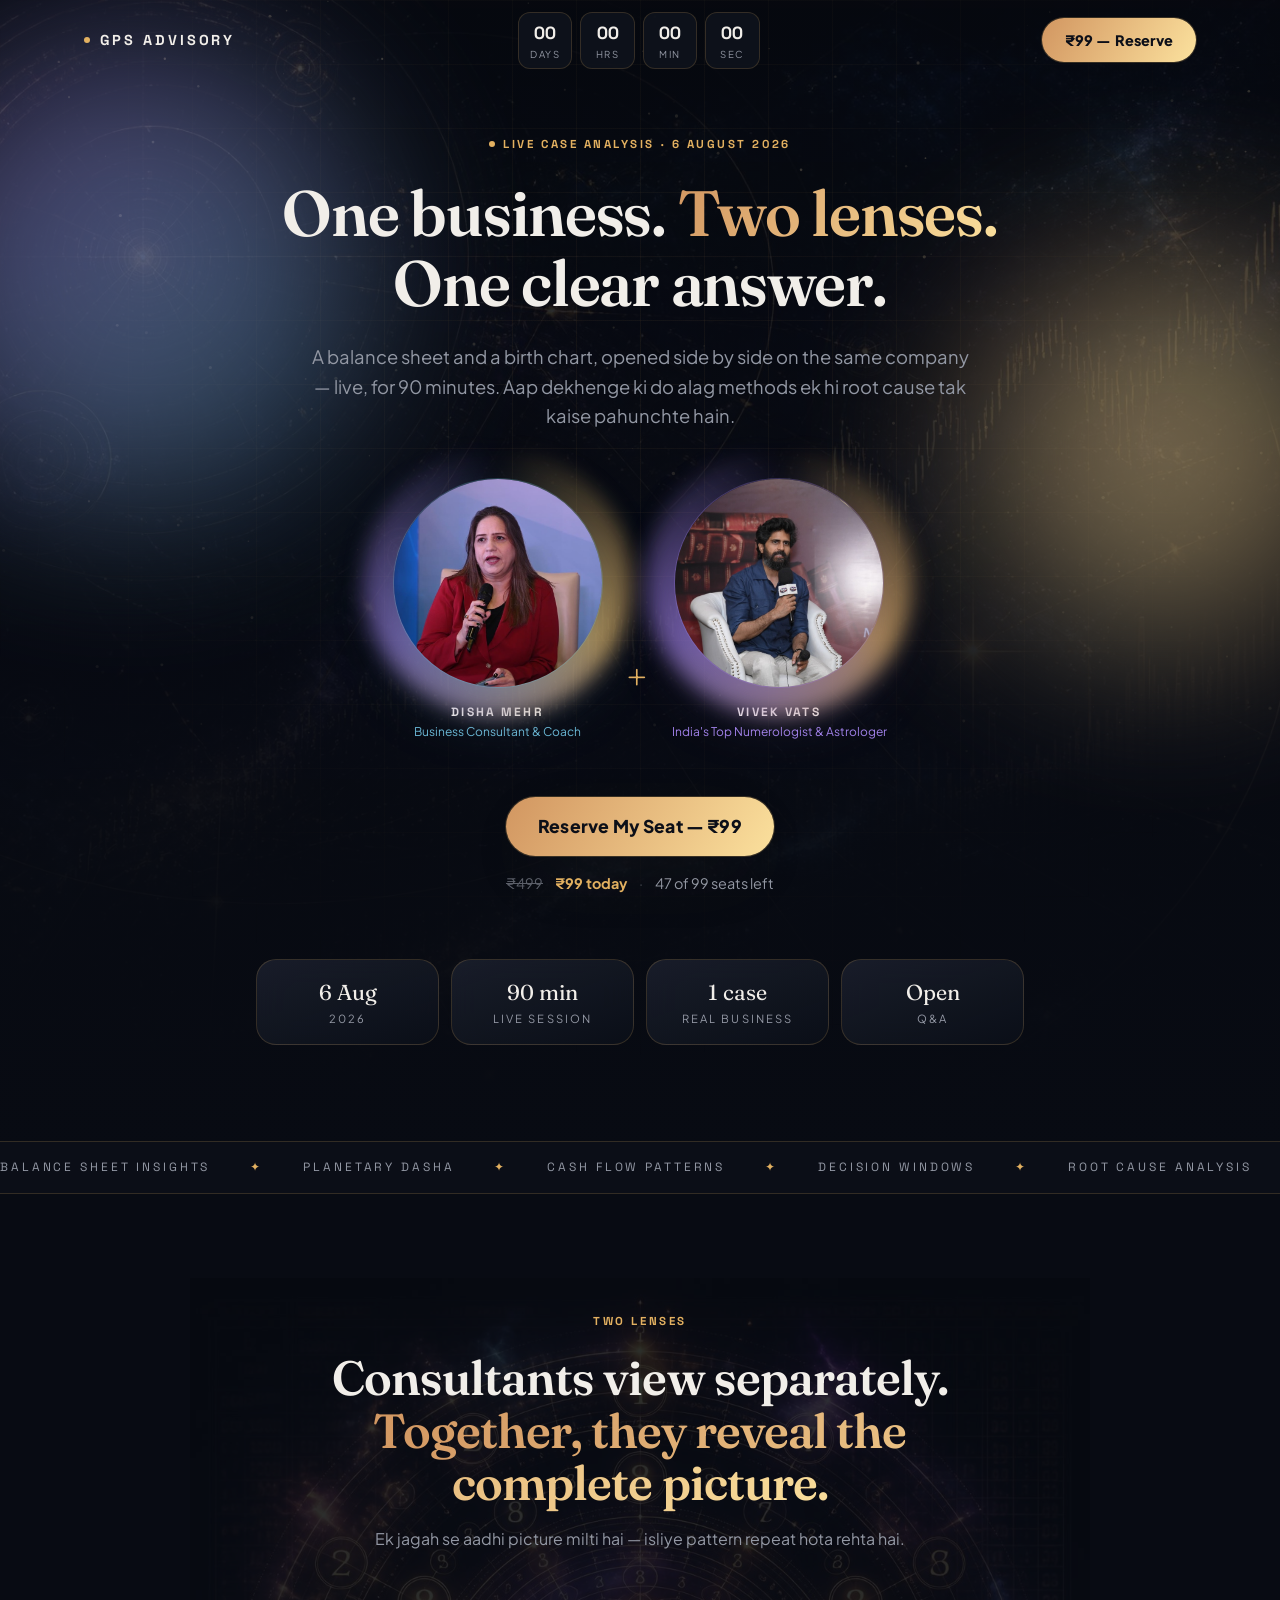
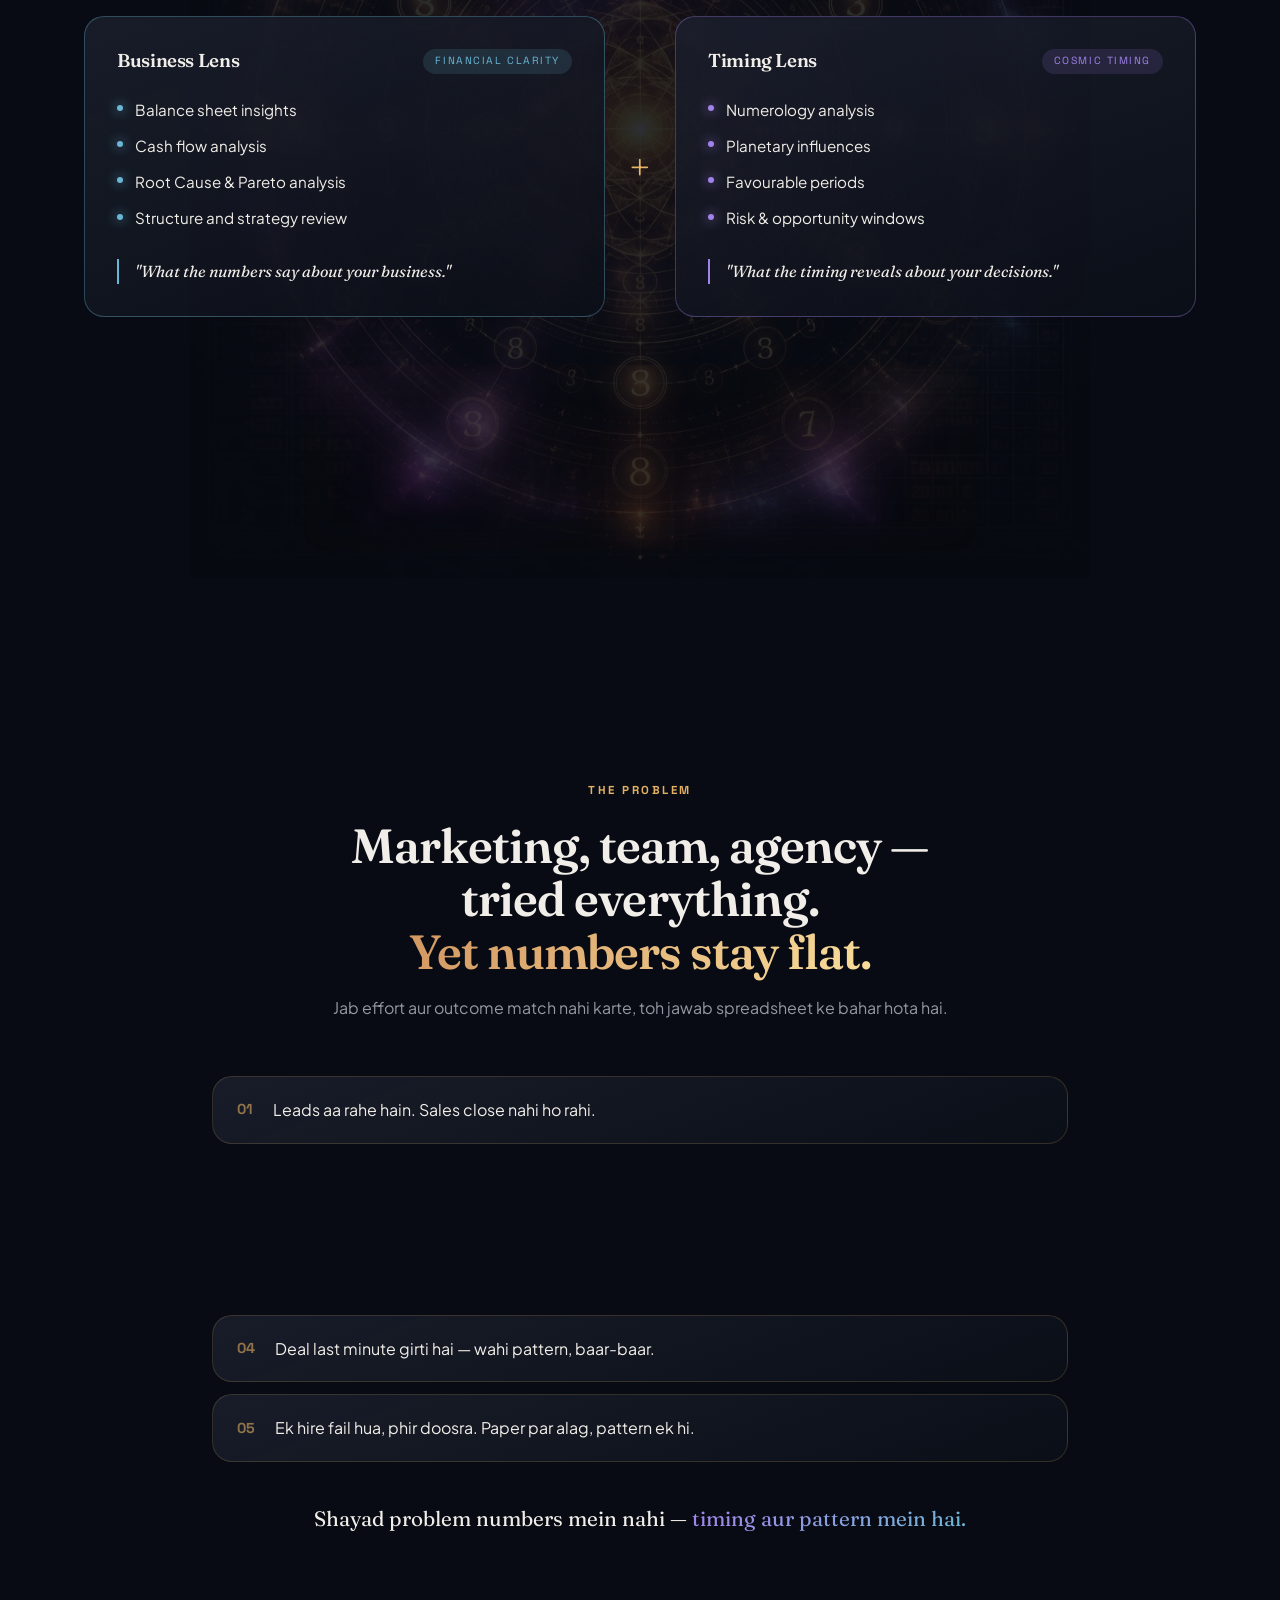
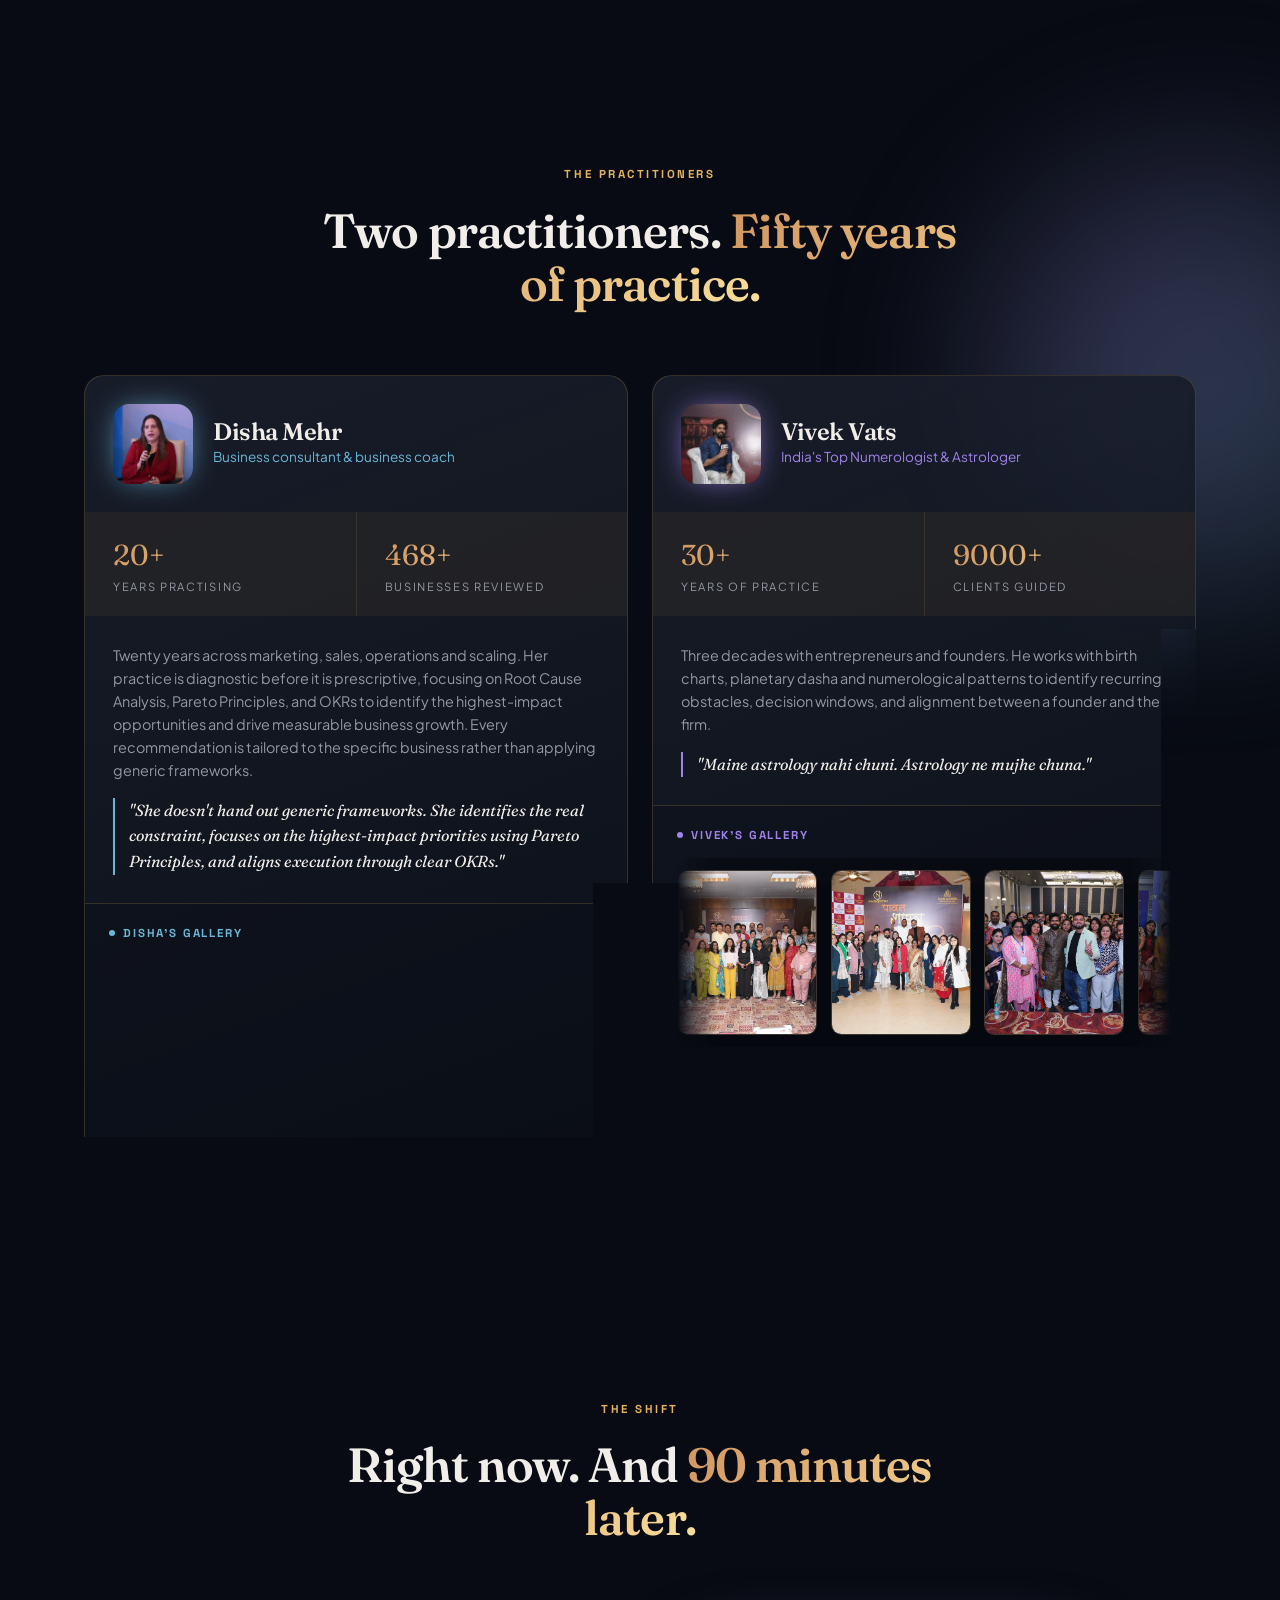
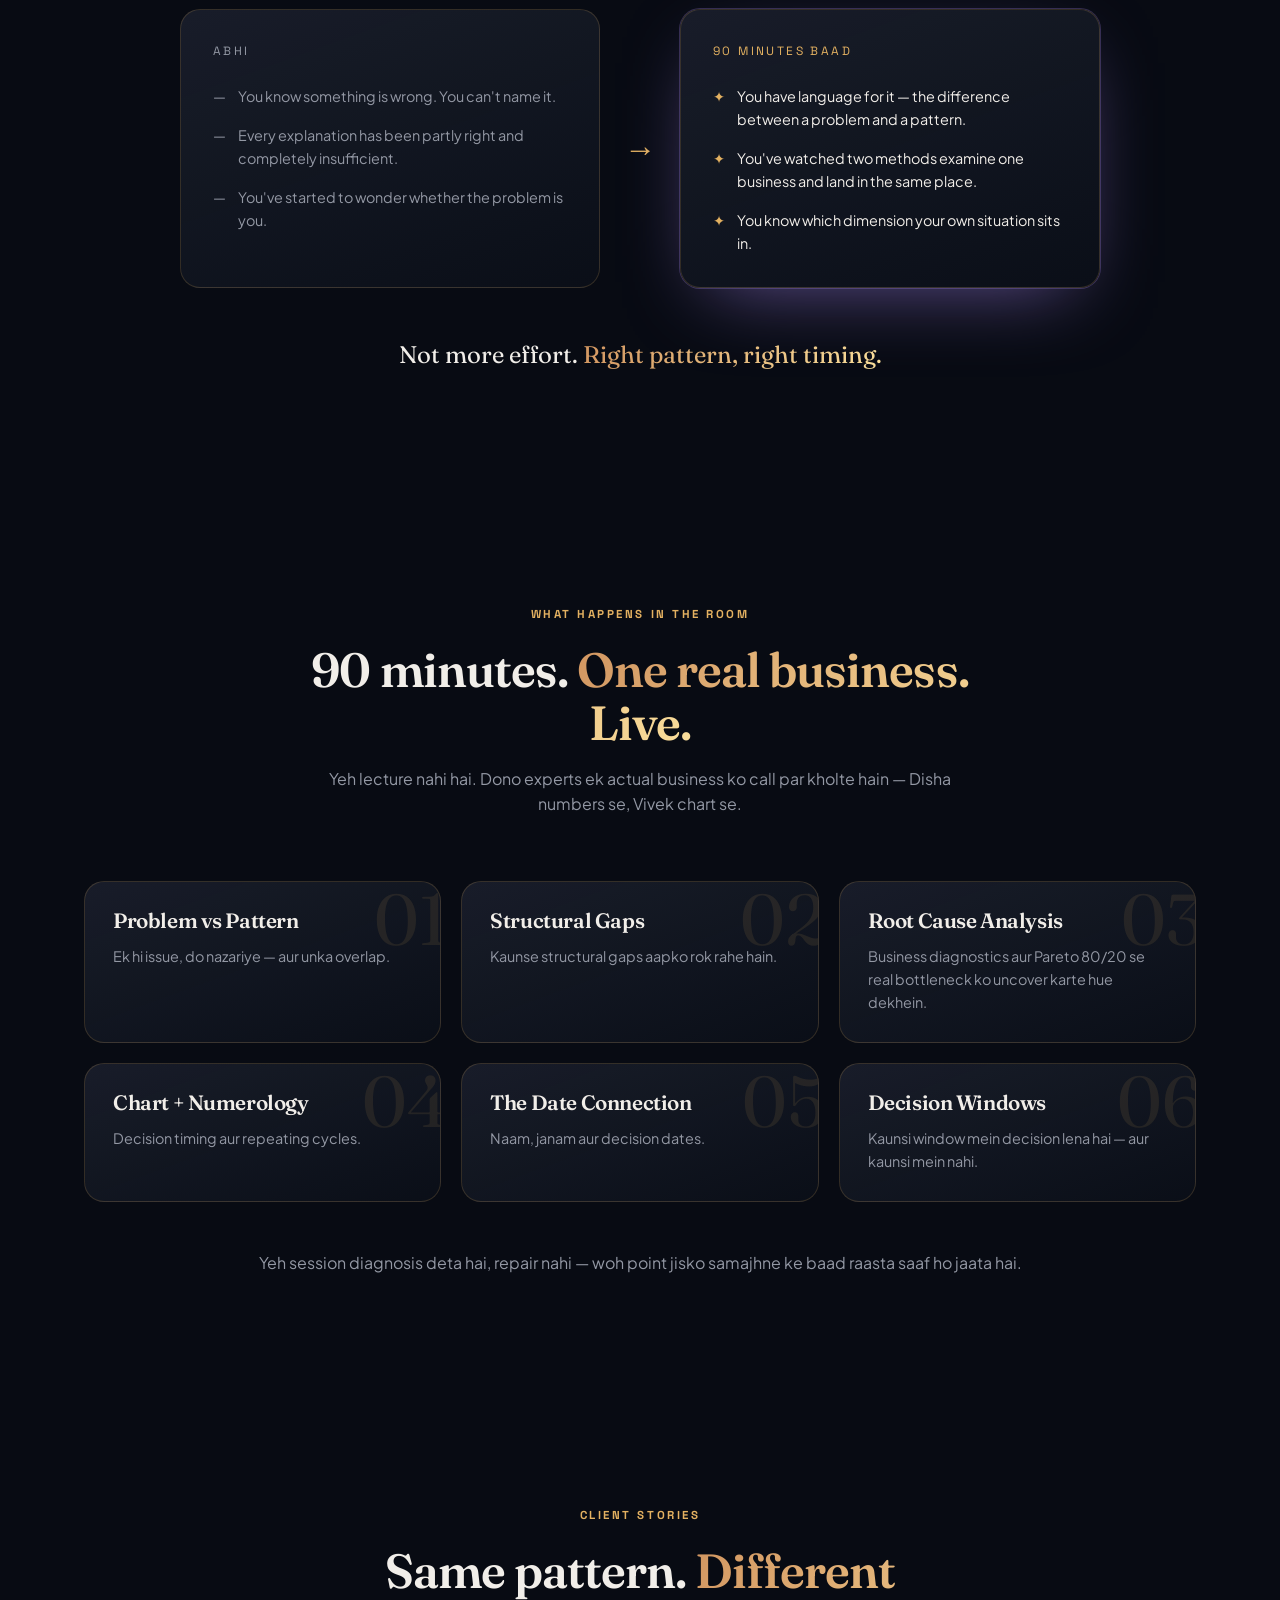
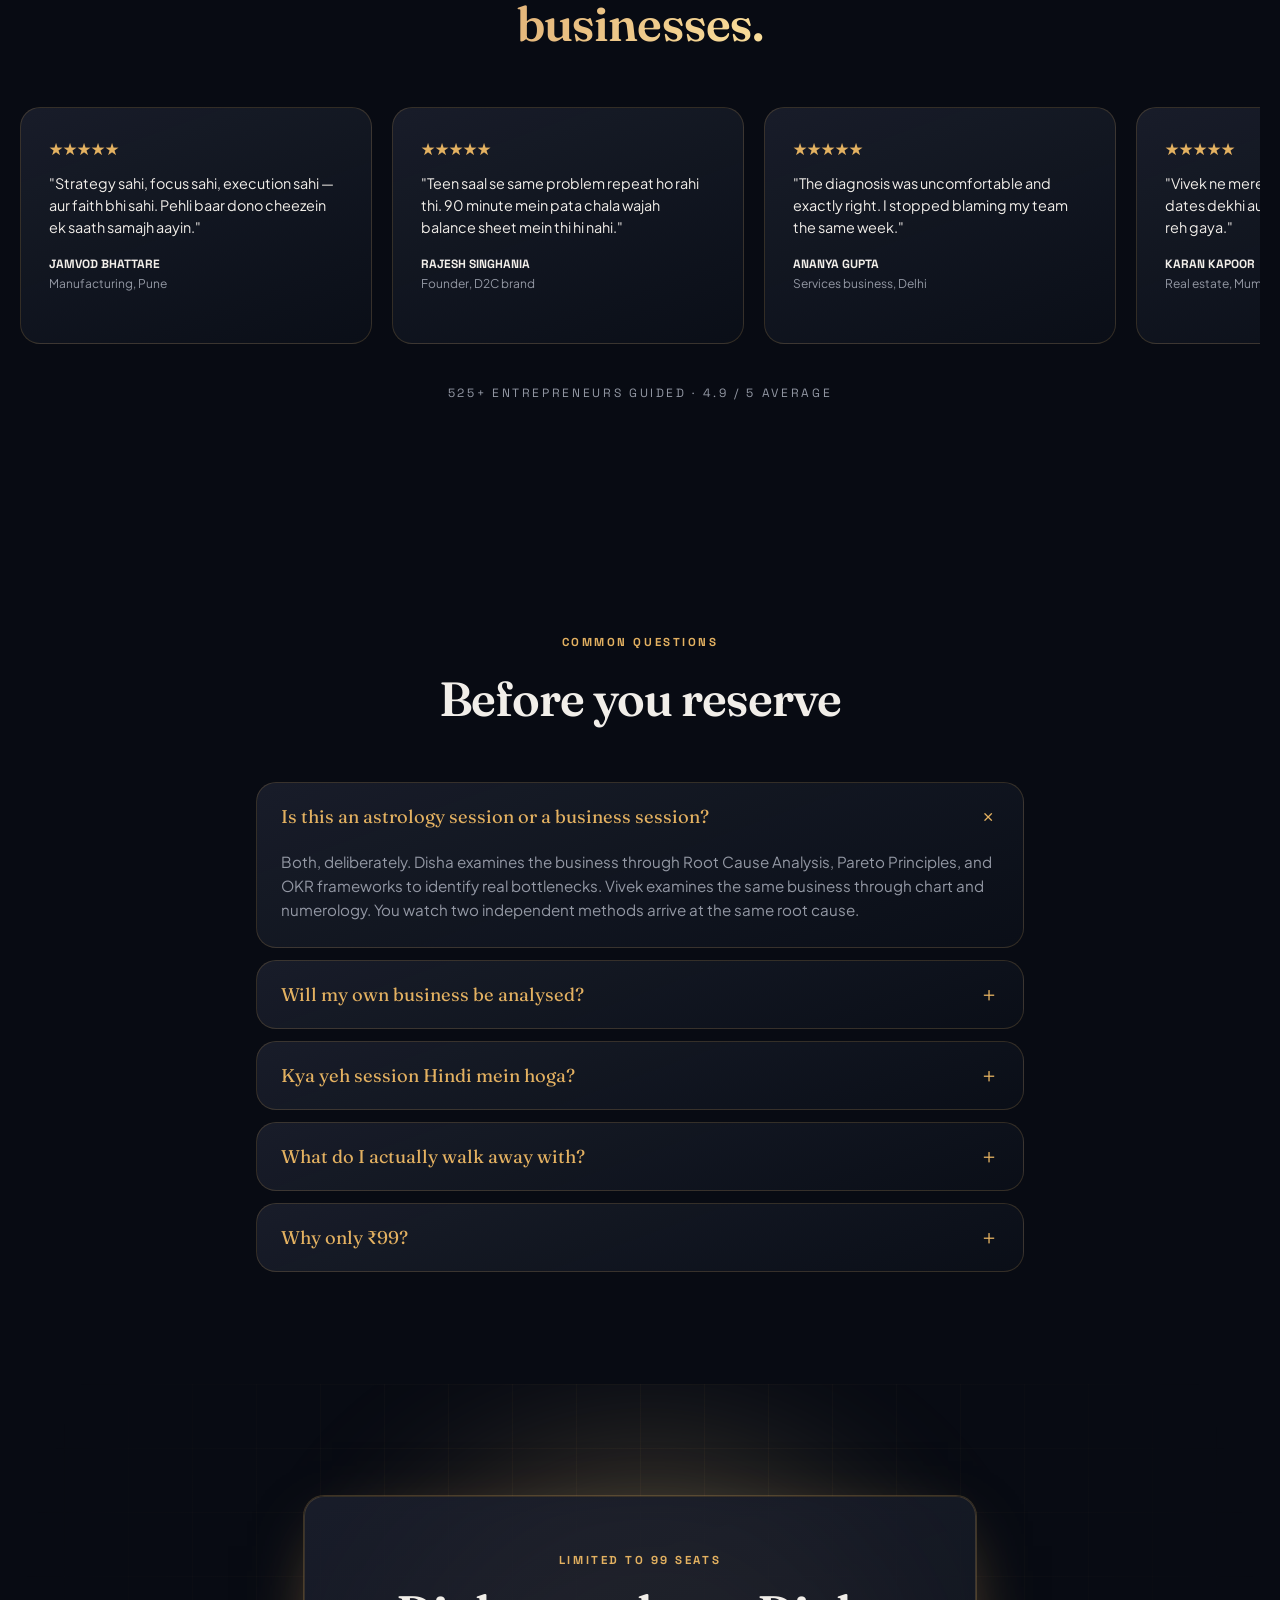
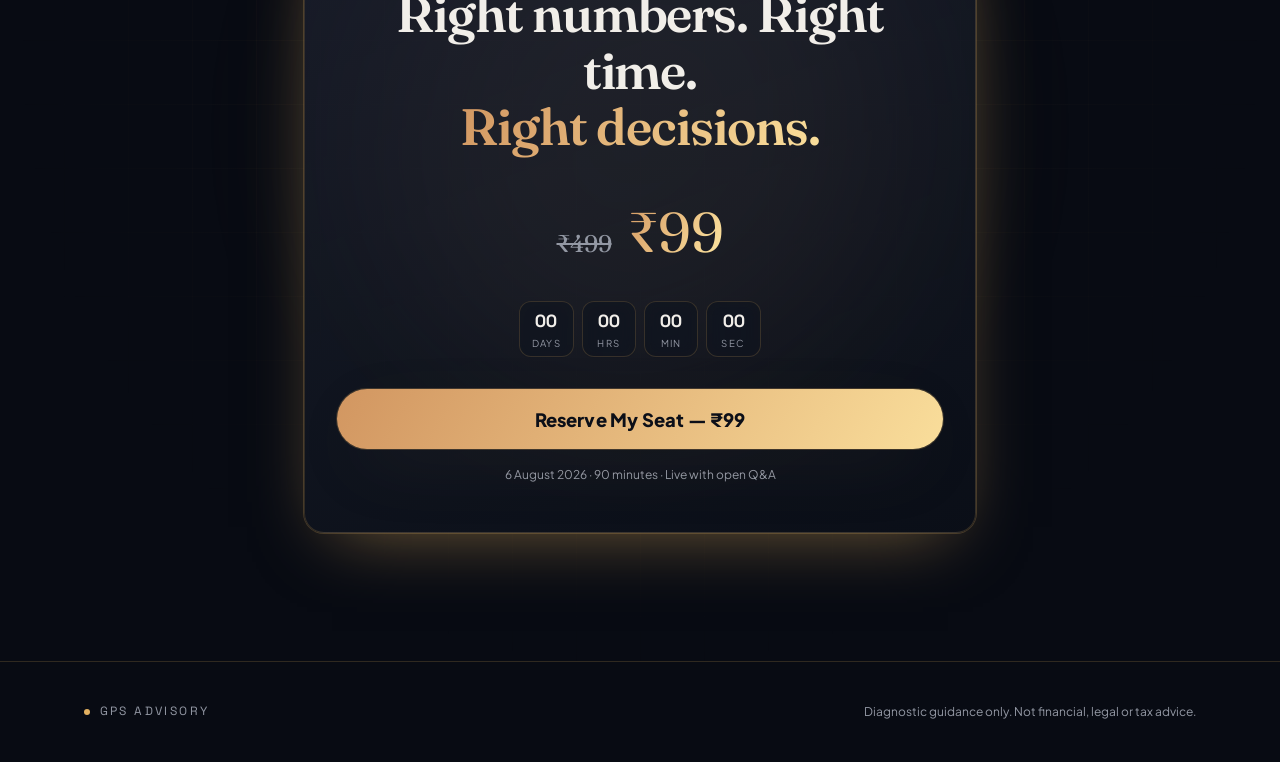
==== commit 27715e08: "Update website content: remove P&L references, replace expertise with Root Cause Analysis, Pareto Pr" ====
--- a/index.html
+++ b/index.html
@@ -156,7 +156,7 @@
         <div class="marquee-item">Decision Windows <span style="color: var(--brass);">✦</span></div>
         <div class="marquee-item">Root Cause Analysis <span style="color: var(--brass);">✦</span></div>
         <div class="marquee-item">Numerology Cycles <span style="color: var(--brass);">✦</span></div>
-        <div class="marquee-item">P&amp;L Structure <span style="color: var(--brass);">✦</span></div>
+        <div class="marquee-item">Pareto Principles <span style="color: var(--brass);">✦</span></div>
         <div class="marquee-item">Timing Risk <span style="color: var(--brass);">✦</span></div>
 
         <!-- Duplicate track for infinite loop -->
@@ -166,7 +166,7 @@
         <div class="marquee-item">Decision Windows <span style="color: var(--brass);">✦</span></div>
         <div class="marquee-item">Root Cause Analysis <span style="color: var(--brass);">✦</span></div>
         <div class="marquee-item">Numerology Cycles <span style="color: var(--brass);">✦</span></div>
-        <div class="marquee-item">P&amp;L Structure <span style="color: var(--brass);">✦</span></div>
+        <div class="marquee-item">Pareto Principles <span style="color: var(--brass);">✦</span></div>
         <div class="marquee-item">Timing Risk <span style="color: var(--brass);">✦</span></div>
       </div>
     </div>
@@ -199,7 +199,7 @@
               <li><span class="lens-dot" style="background: var(--steel); box-shadow: 0 0 12px var(--steel);"></span>
                 Cash flow analysis</li>
               <li><span class="lens-dot" style="background: var(--steel); box-shadow: 0 0 12px var(--steel);"></span>
-                Profit &amp; loss patterns</li>
+                Root Cause &amp; Pareto analysis</li>
               <li><span class="lens-dot" style="background: var(--steel); box-shadow: 0 0 12px var(--steel);"></span>
                 Structure and strategy review</li>
             </ul>
@@ -323,12 +323,10 @@
               </div>
             </div>
             <div class="expert-body">
-              <p style="font-size: 0.9rem; color: var(--muted-foreground);">Twenty years across marketing, sales,
-                operations and scaling. Her practice is diagnostic before it is prescriptive — root cause analysis,
-                P&amp;L, SMART goals — applied to the actual business rather than a template.</p>
+              <p style="font-size: 0.9rem; color: var(--muted-foreground);">Twenty years across marketing, sales, operations and scaling. Her practice is diagnostic before it is prescriptive, focusing on Root Cause Analysis, Pareto Principles, and OKRs to identify the highest-impact opportunities and drive measurable business growth. Every recommendation is tailored to the specific business rather than applying generic frameworks.</p>
               <p
                 style="margin-top: 1rem; border-left: 2px solid var(--steel); padding-left: 0.85rem; font-family: var(--font-display); font-style: italic;">
-                "She doesn't hand out frameworks. She finds the specific thing constraining a specific business."
+                "She doesn't hand out generic frameworks. She identifies the real constraint, focuses on the highest-impact priorities using Pareto Principles, and aligns execution through clear OKRs."
               </p>
             </div>
 
@@ -611,8 +609,7 @@
           <article class="panel panel-lift curriculum-card reveal">
             <span class="curriculum-num">03</span>
             <h3 style="font-size: 1.3rem;">Root Cause Analysis</h3>
-            <p style="margin-top: 0.75rem; font-size: 0.9rem; color: var(--muted-foreground);">Live P&amp;L par RCA kaam
-              karte hue dekhein.</p>
+            <p style="margin-top: 0.75rem; font-size: 0.9rem; color: var(--muted-foreground);">Business diagnostics aur Pareto 80/20 se real bottleneck ko uncover karte hue dekhein.</p>
           </article>
 
           <article class="panel panel-lift curriculum-card reveal">
@@ -709,7 +706,7 @@
           <figure class="panel panel-lift testimonial-card">
             <div style="color: var(--brass);">★★★★★</div>
             <blockquote style="margin-top: 0.75rem; font-size: 0.9rem; line-height: 1.5;">
-              "Disha's root cause work is surgical. No templates, no generic frameworks."
+              "Disha's root cause analysis and Pareto focus are surgical. Clear OKRs gave our team measurable growth without generic templates."
             </blockquote>
             <figcaption style="margin-top: 1rem; font-size: 0.75rem;">
               <span style="font-family: var(--font-mono); font-weight: 700; text-transform: uppercase;">Meera
@@ -742,7 +739,7 @@
             </button>
             <div class="faq-content">
               <p style="color: var(--muted-foreground); font-size: 0.95rem;">Both, deliberately. Disha examines the
-                business the way a consultant would — P&amp;L, cash flow, structure. Vivek examines the same business
+                business through Root Cause Analysis, Pareto Principles, and OKR frameworks to identify real bottlenecks. Vivek examines the same business
                 through chart and numerology. You watch two independent methods arrive at the same root cause.</p>
             </div>
           </div>
